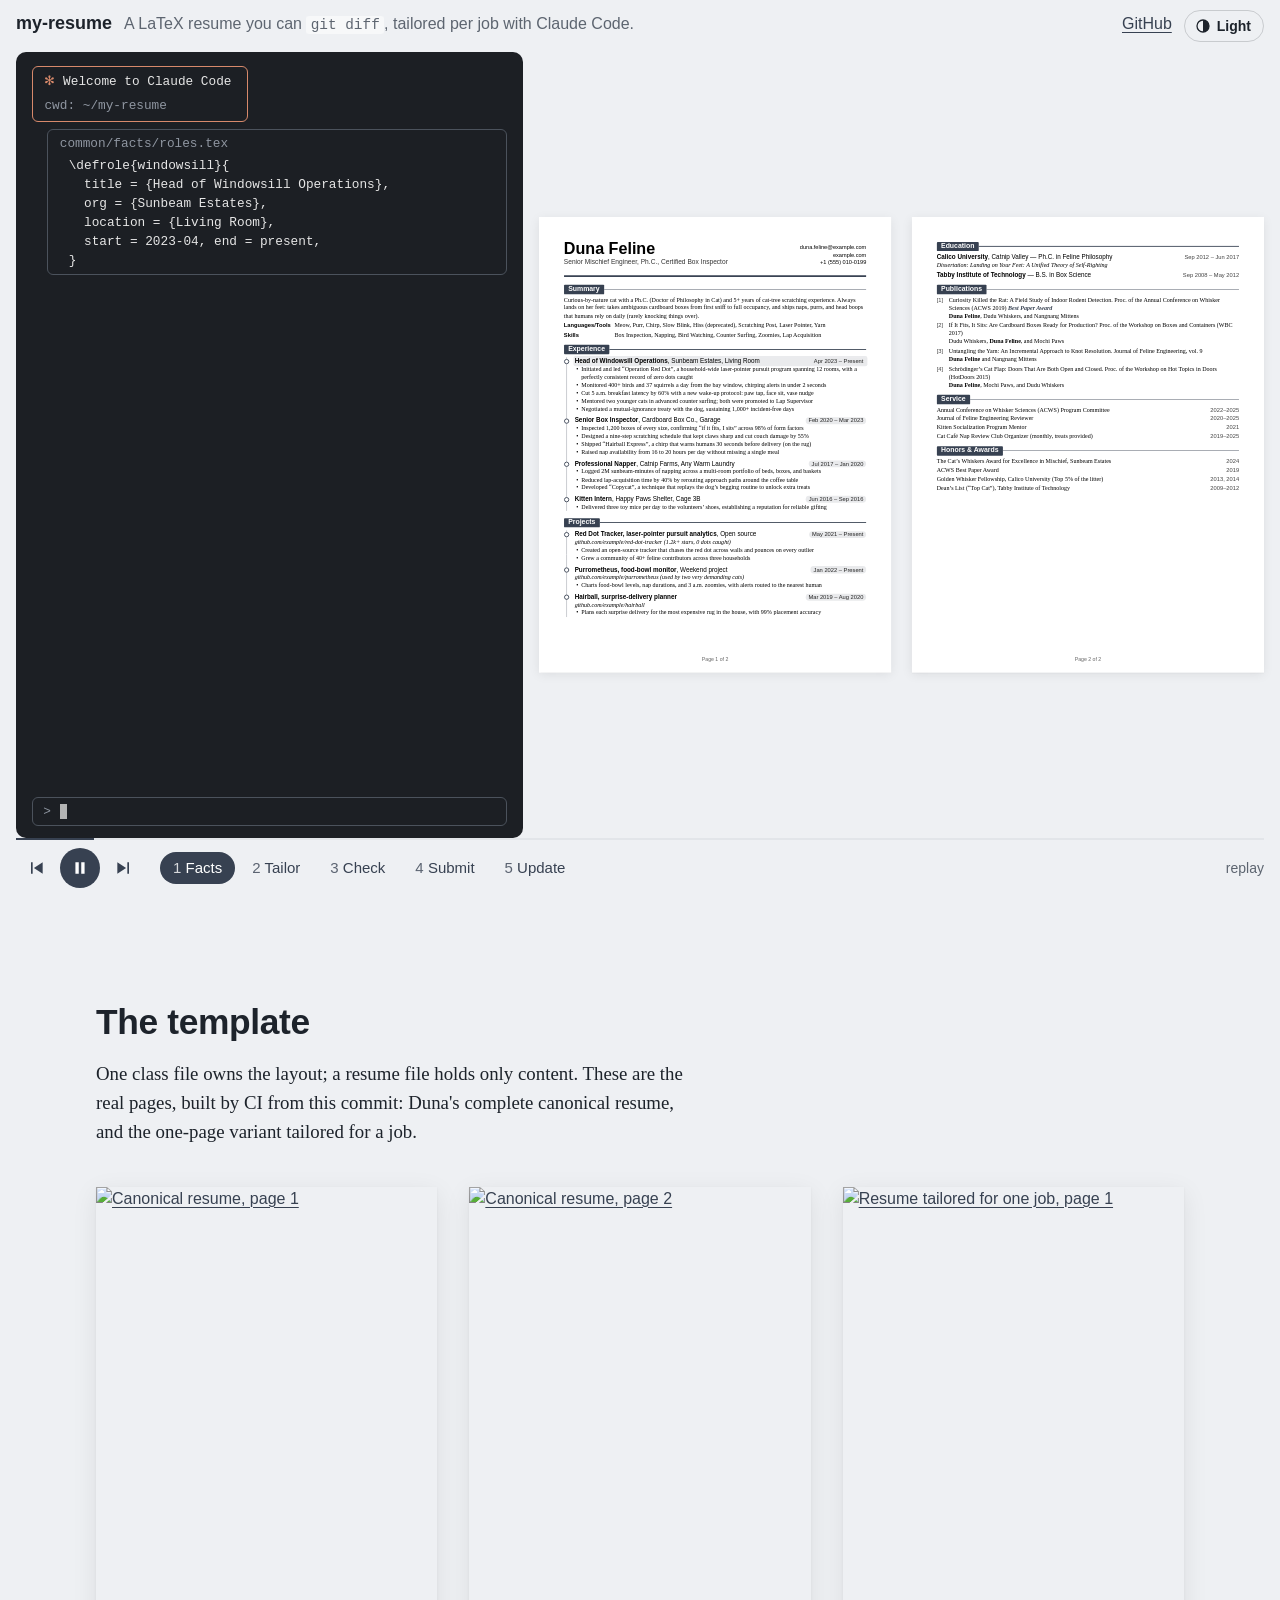
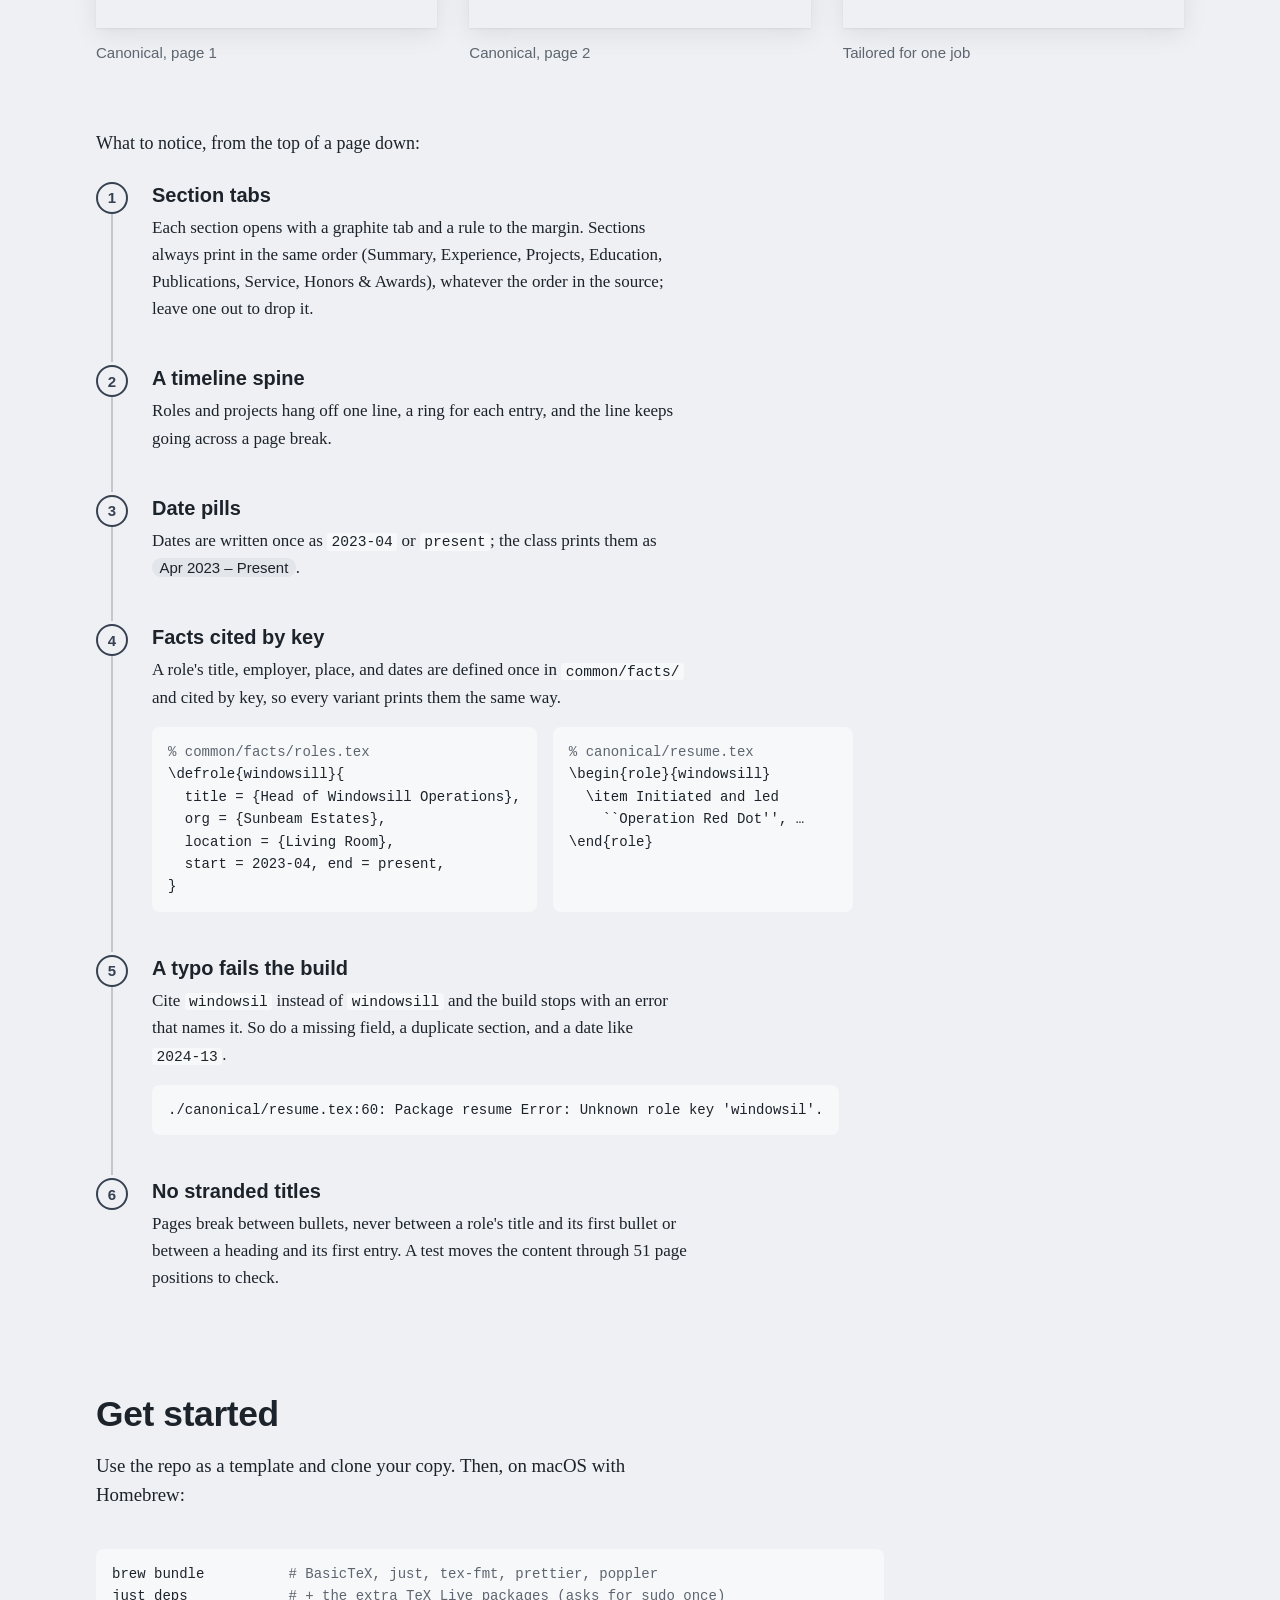
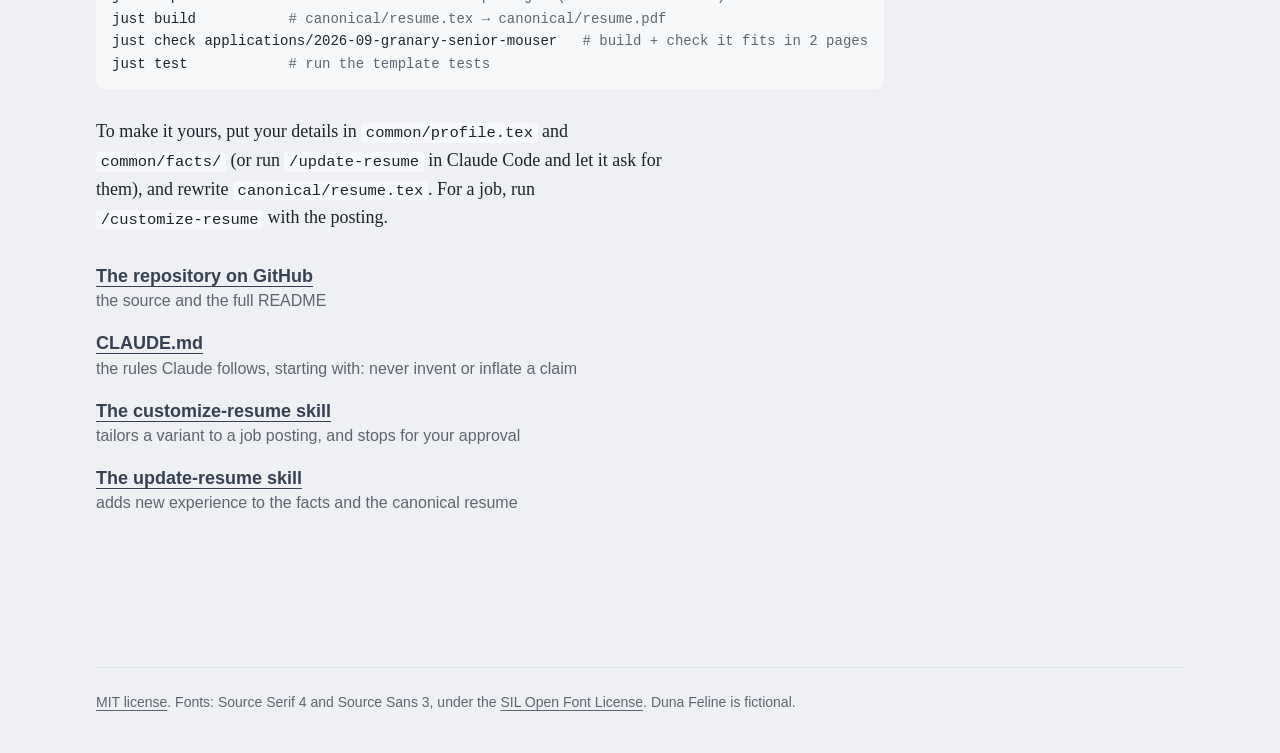
==== site/index.html @ 628fff07 "feat: add the site's themes, cast, and pen kit" ====
<!doctype html>
<html lang="en">
  <head>
    <meta charset="utf-8" />
    <meta name="viewport" content="width=device-width, initial-scale=1, viewport-fit=cover" />
    <title>my-resume</title>
    <meta
      name="description"
      content="A LaTeX resume template you can git diff: facts defined once and cited by key, a canonical resume with tailored variants per job, and Claude Code skills for the workflow."
    />
    <meta name="theme-color" content="#eef0f3" media="(prefers-color-scheme: light)" />
    <meta name="theme-color" content="#1b1f25" media="(prefers-color-scheme: dark)" />
    <meta property="og:type" content="website" />
    <meta property="og:title" content="my-resume" />
    <meta
      property="og:description"
      content="A LaTeX resume you can git diff, tailored per job with Claude Code."
    />
    <meta property="og:image" content="https://shengtuo.me/my-resume/img/canonical-1.png" />
    <meta property="og:url" content="https://shengtuo.me/my-resume/" />
    <link
      rel="icon"
      href="data:image/svg+xml,%3Csvg xmlns='http://www.w3.org/2000/svg' viewBox='0 0 32 32'%3E%3Cpath d='M16 0v32' stroke='%23c3c6cb' stroke-width='4'/%3E%3Ccircle cx='16' cy='16' r='9' fill='%23fff' stroke='%23374151' stroke-width='5'/%3E%3C/svg%3E"
    />
    <script>
      // A theme the user picked (theme.js), applied before the first paint.
      try {
        const theme = localStorage.getItem("theme");
        if (theme === "light" || theme === "dark") document.documentElement.dataset.theme = theme;
      } catch {}
    </script>
    <link rel="stylesheet" href="style.css" />
    <script type="module" src="main.js"></script>
  </head>
  <body>
    <header class="site-title">
      <h1>my-resume</h1>
      <p>A LaTeX resume you can <code>git diff</code>, tailored per job with Claude Code.</p>
      <a href="https://github.com/h1994st/my-resume">GitHub</a>
      <button type="button" class="theme-toggle" id="theme-toggle" aria-pressed="false">
        <svg viewBox="0 0 20 20" width="16" height="16" aria-hidden="true" focusable="false">
          <circle cx="10" cy="10" r="7.5" fill="none" stroke="currentColor" stroke-width="1.6" />
          <path d="M10 2.5a7.5 7.5 0 0 1 0 15z" fill="currentColor" />
        </svg>
        <span class="theme-label">Light</span>
      </button>
    </header>

    <section class="stage" id="stage" aria-label="Workflow demo (a scripted replay)">
      <div class="stage-term" id="term"></div>
      <div class="stage-page" id="page-col">
        <div class="page-box" id="page-box">
          <div class="page-replica" id="resume-host"></div>
          <figure class="proof" data-proof="tailored">
            <img
              src="img/tailored-1.png"
              alt="The tailored resume's first page, as the real PDF renders it"
              width="935"
              height="1210"
            />
            <figcaption>The real PDF, built by CI from this commit</figcaption>
          </figure>
          <p class="demo-tag" title="The Granary role is not in the repo">
            Demo step: this role is not in the repo
          </p>
        </div>
        <div class="page-switch" id="page-switch" role="group" aria-label="Page" data-no-swipe>
          <button type="button" data-page="1" aria-label="Show page 1">1</button>
          <button type="button" data-page="2" aria-label="Show page 2">2</button>
        </div>
      </div>
      <div class="stage-controls" id="controls"></div>
    </section>

    <main class="sections">
      <section class="section" id="template" aria-labelledby="template-title">
        <h2 id="template-title">The template</h2>
        <p class="lead">
          One class file owns the layout; a resume file holds only content. These are the real
          pages, built by CI from this commit: Duna's complete canonical resume, and the one-page
          variant tailored for a job.
        </p>

        <div class="sheets">
          <figure>
            <a href="pdf/canonical.pdf">
              <img
                src="img/canonical-1.png"
                alt="Canonical resume, page 1"
                width="935"
                height="1210"
                loading="lazy"
              />
            </a>
            <figcaption>Canonical, page 1</figcaption>
          </figure>
          <figure>
            <a href="pdf/canonical.pdf">
              <img
                src="img/canonical-2.png"
                alt="Canonical resume, page 2"
                width="935"
                height="1210"
                loading="lazy"
              />
            </a>
            <figcaption>Canonical, page 2</figcaption>
          </figure>
          <figure>
            <a href="pdf/tailored.pdf">
              <img
                src="img/tailored-1.png"
                alt="Resume tailored for one job, page 1"
                width="935"
                height="1210"
                loading="lazy"
              />
            </a>
            <figcaption>Tailored for one job</figcaption>
          </figure>
        </div>

        <p class="prose">What to notice, from the top of a page down:</p>
        <ol class="tour">
          <li>
            <h3>Section tabs</h3>
            <p>
              Each section opens with a graphite tab and a rule to the margin. Sections always print
              in the same order (Summary, Experience, Projects, Education, Publications, Service,
              Honors &amp; Awards), whatever the order in the source; leave one out to drop it.
            </p>
          </li>
          <li>
            <h3>A timeline spine</h3>
            <p>
              Roles and projects hang off one line, a ring for each entry, and the line keeps going
              across a page break.
            </p>
          </li>
          <li>
            <h3>Date pills</h3>
            <p>
              Dates are written once as <code>2023-04</code> or <code>present</code>; the class
              prints them as <span class="pill">Apr 2023 – Present</span>.
            </p>
          </li>
          <li>
            <h3>Facts cited by key</h3>
            <p>
              A role's title, employer, place, and dates are defined once in
              <code>common/facts/</code> and cited by key, so every variant prints them the same
              way.
            </p>
            <div class="code-pair">
              <pre><code><span class="c">% common/facts/roles.tex</span>
\defrole{windowsill}{
  title = {Head of Windowsill Operations},
  org = {Sunbeam Estates},
  location = {Living Room},
  start = 2023-04, end = present,
}</code></pre>
              <pre><code><span class="c">% canonical/resume.tex</span>
\begin{role}{windowsill}
  \item Initiated and led
    ``Operation Red Dot'', …
\end{role}</code></pre>
            </div>
          </li>
          <li>
            <h3>A typo fails the build</h3>
            <p>
              Cite <code>windowsil</code> instead of <code>windowsill</code> and the build stops
              with an error that names it. So do a missing field, a duplicate section, and a date
              like <code>2024-13</code>.
            </p>
            <pre
              class="error"
            ><code>./canonical/resume.tex:60: Package resume Error: Unknown role key 'windowsil'.</code></pre>
          </li>
          <li>
            <h3>No stranded titles</h3>
            <p>
              Pages break between bullets, never between a role's title and its first bullet or
              between a heading and its first entry. A test moves the content through 51 page
              positions to check.
            </p>
          </li>
        </ol>
      </section>

      <section class="section" id="get-started" aria-labelledby="get-started-title">
        <h2 id="get-started-title">Get started</h2>
        <p class="lead">
          Use the repo as a template and clone your copy. Then, on macOS with Homebrew:
        </p>
        <pre
          class="commands"
        ><code>brew bundle          <span class="c"># BasicTeX, just, tex-fmt, prettier, poppler</span>
just deps            <span class="c"># + the extra TeX Live packages (asks for sudo once)</span>
just build           <span class="c"># canonical/resume.tex → canonical/resume.pdf</span>
just check applications/2026-09-granary-senior-mouser   <span class="c"># build + check it fits in 2 pages</span>
just test            <span class="c"># run the template tests</span></code></pre>
        <p class="prose">
          To make it yours, put your details in <code>common/profile.tex</code> and
          <code>common/facts/</code> (or run <code>/update-resume</code> in Claude Code and let it
          ask for them), and rewrite <code>canonical/resume.tex</code>. For a job, run
          <code>/customize-resume</code> with the posting.
        </p>
        <ul class="links">
          <li>
            <a href="https://github.com/h1994st/my-resume">The repository on GitHub</a>
            <span>the source and the full README</span>
          </li>
          <li>
            <a href="https://github.com/h1994st/my-resume/blob/main/CLAUDE.md">CLAUDE.md</a>
            <span>the rules Claude follows, starting with: never invent or inflate a claim</span>
          </li>
          <li>
            <a
              href="https://github.com/h1994st/my-resume/blob/main/.claude/skills/customize-resume/SKILL.md"
              >The customize-resume skill</a
            >
            <span>tailors a variant to a job posting, and stops for your approval</span>
          </li>
          <li>
            <a
              href="https://github.com/h1994st/my-resume/blob/main/.claude/skills/update-resume/SKILL.md"
              >The update-resume skill</a
            >
            <span>adds new experience to the facts and the canonical resume</span>
          </li>
        </ul>
      </section>
    </main>

    <footer class="site-foot">
      <p>
        <a href="https://github.com/h1994st/my-resume/blob/main/LICENSE">MIT license</a>. Fonts:
        Source Serif 4 and Source Sans 3, under the
        <a href="https://github.com/h1994st/my-resume/blob/main/fonts/SourceSerif4/LICENSE.md"
          >SIL Open Font License</a
        >. Duna Feline is fictional.
      </p>
    </footer>
  </body>
</html>
---- site/style.css ----
/* Fonts: the template's own OTFs (SIL OFL), copied to fonts/ by site/assemble.sh, and Caveat
   for the pen (SIL OFL; site/fonts/caveat/OFL.txt): the latin woff2 files of
   @fontsource/caveat@5.3.0 from jsDelivr, committed, never fetched at runtime. */
@font-face {
  font-family: "Caveat";
  src: url("fonts/caveat/caveat-latin-400-normal.woff2") format("woff2");
  font-weight: 400;
  font-style: normal;
  font-display: swap;
}
@font-face {
  font-family: "Caveat";
  src: url("fonts/caveat/caveat-latin-600-normal.woff2") format("woff2");
  font-weight: 600;
  font-style: normal;
  font-display: swap;
}
@font-face {
  font-family: "Source Serif 4 SmText";
  src: url("fonts/SourceSerif4/SourceSerif4SmText-Regular.otf") format("opentype");
  font-weight: 400;
  font-style: normal;
  font-display: swap;
}
@font-face {
  font-family: "Source Serif 4 SmText";
  src: url("fonts/SourceSerif4/SourceSerif4SmText-It.otf") format("opentype");
  font-weight: 400;
  font-style: italic;
  font-display: swap;
}
@font-face {
  font-family: "Source Serif 4 SmText";
  src: url("fonts/SourceSerif4/SourceSerif4SmText-Semibold.otf") format("opentype");
  font-weight: 600;
  font-style: normal;
  font-display: swap;
}
@font-face {
  font-family: "Source Serif 4 SmText";
  src: url("fonts/SourceSerif4/SourceSerif4SmText-SemiboldIt.otf") format("opentype");
  font-weight: 600;
  font-style: italic;
  font-display: swap;
}
@font-face {
  font-family: "Source Sans 3";
  src: url("fonts/SourceSans3/SourceSans3-Regular.otf") format("opentype");
  font-weight: 400;
  font-style: normal;
  font-display: swap;
}
@font-face {
  font-family: "Source Sans 3";
  src: url("fonts/SourceSans3/SourceSans3-It.otf") format("opentype");
  font-weight: 400;
  font-style: italic;
  font-display: swap;
}
@font-face {
  font-family: "Source Sans 3";
  src: url("fonts/SourceSans3/SourceSans3-Semibold.otf") format("opentype");
  font-weight: 600;
  font-style: normal;
  font-display: swap;
}
@font-face {
  font-family: "Source Sans 3";
  src: url("fonts/SourceSans3/SourceSans3-SemiboldIt.otf") format("opentype");
  font-weight: 600;
  font-style: italic;
  font-display: swap;
}

/* ------------------------------------------------------------------------------------------
   Resume replica (site/resume.js). Geometry follows common/resume.cls at 96 px/in:
   1pt = 1.3333px; US Letter 816 × 1056; margins 0.6in = 57.6px; body 10.5pt/13.9pt.
   Everything is scoped under .resume so page layout CSS can't collide with it.
   ------------------------------------------------------------------------------------------ */
.resume {
  --r-accent: #374151;
  --r-pill: #e9eaec; /* accent 11% */
  --r-spine: #c3c6cb; /* accent 30% */
  --r-pill-text: #222222;
  --r-secondary: #404040;
  --r-headline: #333333;
  --r-foot: #666666;
  --r-serif: "Source Serif 4 SmText", Georgia, serif;
  --r-sans: "Source Sans 3", "Helvetica Neue", Arial, sans-serif;

  position: relative;
  width: 816px;
  height: 1056px;
  color: #000;
  font-family: var(--r-serif);
  font-size: 14px; /* 10.5pt */
  line-height: 18.533px; /* 13.9pt */
  font-kerning: normal;
  text-align: left;
  hyphens: manual;
  overflow-wrap: normal;
  -webkit-font-smoothing: antialiased;
  text-rendering: optimizeLegibility;
}
.resume *,
.resume *::before {
  box-sizing: border-box;
}
.resume b {
  font-weight: 600;
}

/* Page sheets behind the columns. */
.resume .r-sheets,
.resume .r-ghosts {
  position: absolute;
  inset: 0;
  pointer-events: none;
}
.resume .r-sheet {
  position: absolute;
  top: 0;
  width: 816px;
  height: 1056px;
  background: var(--paper, #fff); /* the page's paper token: a touch off-white in dark */
  box-shadow:
    0 1px 2px rgb(0 0 0 / 0.06),
    0 6px 24px rgb(0 0 0 / 0.08);
}
.resume .r-foot {
  position: absolute;
  left: 0;
  right: 0;
  top: 1018.2px; /* baseline 0.32in below the text area */
  font: 12px/14.667px var(--r-sans); /* 9pt */
  color: var(--r-foot);
  text-align: center;
}

/* One column per page: column width = content width, height = content height. */
.resume .r-flow {
  position: absolute;
  left: 57.6px;
  top: 57.6px;
  width: 700.8px;
  height: 940.8px;
  column-width: 700.8px;
  column-gap: 163.2px; /* page gap (48px) + both margins */
  column-fill: auto;
}

/* Header: name and headline left, contact block right, bottoms aligned; then the accent bar. */
.resume .r-header {
  margin-top: -5.9px; /* TeX starts the name at its glyph top, CSS at the font's ascent */
  display: flex;
  justify-content: space-between;
  align-items: last baseline;
}
.resume .r-header-main {
  width: 62%;
}
.resume .r-name {
  font: 600 37.333px/40px var(--r-sans); /* 28pt/30pt */
}
.resume .r-headline {
  margin-top: 2.5px; /* 4.5pt, less CSS half-leading */
  font: 15.333px/18.667px var(--r-sans); /* 11.5pt/14pt */
  color: var(--r-headline);
}
.resume .r-contact {
  width: 36%;
  font: 13px/16.667px var(--r-sans); /* 9.75pt/12.5pt */
  text-align: right;
}
.resume .r-bar {
  height: 4px; /* 3pt */
  margin-top: 22.2px; /* 9pt + interline glue above the rule */
  background: var(--r-accent);
}
.resume .r-bar + .r-sec {
  margin-top: 18px;
}

/* Sections: keep blocks never split; needspace (resume.js) may force a page break. */
.resume .r-sec {
  margin-top: 13px; /* \addvspace{10.5pt}, as measured against the PDF */
}
.resume .r-sec[data-sec="summary"] + .r-sec {
  margin-top: 13.9px; /* the skills rows end a little lower */
}
.resume .r-sec-spine + .r-sec {
  margin-top: 16.3px; /* the spine's framed box ends a little lower */
}
.resume .r-sec.r-break {
  break-before: column;
  margin-top: 0;
}
.resume .r-keep,
.resume .r-bullet,
.resume .r-pub,
.resume .r-lineitem,
.resume .r-skill,
.resume .r-degree {
  break-inside: avoid;
}

/* Heading: solid accent tab, then a 1.1pt rule to the right margin, 2.5pt above the baseline. */
.resume .r-head {
  display: flex;
  align-items: baseline;
  margin: 0 0 4.167px; /* \vspace{5pt}, as measured against the PDF */
  font: 600 16px/18.667px var(--r-sans); /* 12pt/14pt */
  break-after: avoid;
}
.resume .r-sec-spine .r-head {
  margin-bottom: 6.667px; /* \vspace{5pt} before the spine's framed box */
}
.resume .r-tab {
  padding: 0.4px 10px 2.667px; /* inner ysep 2pt, xsep 7.5pt; less on top for the line box */
  border-radius: 2px;
  background: var(--r-accent);
  color: #fff;
}
.resume .r-rule {
  position: relative;
  top: -3.333px; /* bottom edge 2.5pt above the baseline */
  flex: 1;
  height: 1.467px;
  background: var(--r-accent);
}

/* Summary */
.resume .r-summary {
  margin: 0;
}
.resume .r-skill {
  display: flex;
  align-items: baseline;
  margin-top: 4px; /* 3pt */
}
.resume .r-keep + .r-skill {
  margin-top: 3px; /* as measured against the PDF */
}
.resume .r-skill-label {
  flex: none;
  width: 117.333px; /* 88pt */
  font: 600 13.333px/13.333px var(--r-sans); /* 10pt; short line box keeps the row 13.9pt */
}

/* Spine: a 1.5pt line 3.75pt from the margin; entry text starts 18.75pt in. */
.resume .r-spine {
  display: flow-root;
  margin-left: 5px;
  padding-left: 18px;
  border-left: 2px solid var(--r-spine);
}
.resume .r-entry {
  position: relative;
}
.resume .r-gap.r-entry {
  margin-top: 7.7px; /* 6pt between entries, as measured against the PDF */
}
.resume .r-node {
  position: absolute;
  left: -25px;
  top: 4.3px;
  width: 12px;
  height: 12px;
  border: 2.533px solid var(--r-accent); /* ring: radius 3.55pt, line 1.9pt */
  border-radius: 50%;
  background: #fff;
}
.resume .r-line {
  display: flex;
  align-items: baseline;
  gap: 8px;
}
.resume .r-title {
  flex: 1;
  font: 14.667px/18.533px var(--r-sans); /* 11pt */
  font-variant-numeric: tabular-nums;
}
.resume .r-pill {
  flex: none;
  padding: 1.6px 6.667px; /* inner ysep 1.2pt, xsep 5pt */
  border-radius: 8px; /* 6pt */
  background: var(--r-pill);
  color: var(--r-pill-text);
  font: 13.333px/13.333px var(--r-sans); /* 10pt */
  font-variant-numeric: tabular-nums;
}
.resume .r-sub {
  font-style: italic;
}
.resume .r-bullet {
  position: relative;
  padding-left: 15.4px; /* 1.1em */
}
.resume .r-bullet::before {
  content: "•";
  position: absolute;
  left: 3.5px; /* labelindent 0.25em */
}

/* Education */
.resume .r-gap.r-degree {
  margin-top: 5.333px; /* 4pt */
}
.resume .r-date {
  flex: none;
  font: 13.333px/13.333px var(--r-sans); /* 10pt; short line box keeps the row 13.9pt */
  color: var(--r-secondary);
  font-variant-numeric: tabular-nums;
}

/* Publications: hanging 2em, number in the hang. */
.resume .r-pub {
  position: relative;
  padding-left: 28px; /* 2em */
}
.resume .r-gap.r-pub {
  margin-top: 4px; /* 3pt */
}
.resume .r-num {
  position: absolute;
  left: 0;
  font: 13.333px/18.533px var(--r-sans); /* 10pt */
  color: var(--r-secondary);
}
.resume .r-award {
  color: var(--r-accent);
  font-style: italic;
  font-weight: 600;
}

/* Service and honors: text with right-aligned years. */
.resume .r-lineitem {
  display: flex;
  align-items: baseline;
  justify-content: space-between;
  gap: 8px;
}
.resume .r-gap.r-lineitem {
  margin-top: 2px; /* 1.5pt */
}

/* highlight(ids) */
.resume [data-id] {
  transition:
    background-color 240ms ease-out,
    box-shadow 240ms ease-out;
}
.resume .is-hl {
  border-radius: 2px;
  background-color: rgb(55 65 81 / 0.1);
  box-shadow: 0 0 0 3px rgb(55 65 81 / 0.1);
}
.resume .r-ghost {
  pointer-events: none;
}

@media (prefers-reduced-motion: reduce) {
  .resume [data-id] {
    transition: none;
  }
}

/* ------------------------------------------------------------------------------------------
   Page layout, demo stage, and the sections below it (site/index.html, main.js, player.js).
   Nothing here styles the replica's internals (.resume …).
   ------------------------------------------------------------------------------------------ */
/* The stage's scale (--s), shown width (--sw, unscaled px), and phone page offset (--off,
   unscaled px) are set by main.js; registered so a page-count change can zoom. */
@property --s {
  syntax: "<number>";
  inherits: true;
  initial-value: 0.5;
}
@property --sw {
  syntax: "<number>";
  inherits: true;
  initial-value: 816;
}
@property --off {
  syntax: "<number>";
  inherits: true;
  initial-value: 0;
}

:root {
  color-scheme: light;
  /* Theme tokens (light; dark below). The desk is under everything; paper stays light in both
     themes and keeps the resume's own colours; the terminal is dark in both (.term). */
  --desk: #eef0f3;
  --ink: #1d232b;
  --muted: #5d6570;
  --paper: #ffffff;
  --pen: #c2410c; /* on paper */
  --pen-desk: #c2410c; /* on the desk */
  --line: rgb(29 35 43 / 0.18);
  --cat-edge: transparent; /* the cats' outline, for the dark desk */
  --cat-shadow: rgb(29 35 43 / 0.13);
  --accent: #374151;
  --on-accent: #ffffff;
  --tint: #e2e5e9;
  --spine: #c3c6cb; /* accent 30% */
  --code-bg: #f7f8f9;
  --title-h: 48px;
  --ctl-h: 60px; /* phone control bar */
  --ui: "Source Sans 3", "Helvetica Neue", Arial, sans-serif;
  --serif: "Source Serif 4 SmText", Georgia, serif;
  --mono: ui-monospace, "SF Mono", SFMono-Regular, Menlo, Consolas, "Liberation Mono", monospace;
}
/* Dark: the system's choice unless the user picked light, or the user's pick (theme.js). Keep
   the two blocks the same. */
@media (prefers-color-scheme: dark) {
  :root:not([data-theme="light"]) {
    color-scheme: dark;
    --desk: #1b1f25;
    --ink: #eef1f5;
    --muted: #a3acb8;
    --paper: #f7f7f5;
    --pen-desk: #fb923c;
    --line: rgb(238 241 245 / 0.22);
    --cat-edge: rgb(255 255 255 / 0.2);
    --cat-shadow: rgb(0 0 0 / 0.35);
    --accent: #d5dbe3;
    --on-accent: #1b1f25;
    --tint: #2c323b;
    --spine: #4b535e;
    --code-bg: #252a32;
  }
}
:root[data-theme="dark"] {
  color-scheme: dark;
  --desk: #1b1f25;
  --ink: #eef1f5;
  --muted: #a3acb8;
  --paper: #f7f7f5;
  --pen-desk: #fb923c;
  --line: rgb(238 241 245 / 0.22);
  --cat-edge: rgb(255 255 255 / 0.2);
  --cat-shadow: rgb(0 0 0 / 0.35);
  --accent: #d5dbe3;
  --on-accent: #1b1f25;
  --tint: #2c323b;
  --spine: #4b535e;
  --code-bg: #252a32;
}
html {
  -webkit-text-size-adjust: 100%;
}
body {
  margin: 0;
  background: var(--desk);
  color: var(--ink);
  font: 16px/1.5 var(--ui);
}
a {
  color: var(--accent);
  text-decoration-thickness: 1px;
  text-underline-offset: 0.2em;
}
a:hover {
  text-decoration-thickness: 2px;
}
:focus-visible {
  outline: 2px solid var(--accent);
  outline-offset: 3px;
  border-radius: 2px;
}

.site-title {
  display: flex;
  align-items: baseline;
  gap: 12px;
  box-sizing: border-box;
  height: var(--title-h);
  max-width: 2200px;
  margin: 0 auto;
  padding: 10px 16px 0;
  white-space: nowrap;
}
.site-title h1 {
  margin: 0;
  font-size: clamp(18px, 0.25vw + 14px, 21px);
  font-weight: 600;
}
.site-title p {
  margin: 0;
  overflow: hidden;
  text-overflow: ellipsis;
  color: var(--muted);
}
.site-title code {
  font: 0.9em var(--mono);
}
.site-title a {
  margin-left: auto;
}
.theme-toggle {
  position: relative;
  display: inline-flex;
  align-items: center;
  gap: 6px;
  align-self: center;
  height: 32px;
  margin-top: -6px; /* centred in the line below the header's top padding */
  padding: 0 12px 0 10px;
  border: 1px solid var(--line);
  border-radius: 999px;
  background: transparent;
  color: var(--ink);
  font: 600 14px/1 var(--ui);
  cursor: pointer;
}
.theme-toggle:hover {
  background: var(--tint);
}
.theme-toggle::after {
  content: "";
  position: absolute;
  inset: -7px -4px; /* a 44px target */
}

/* Stage: terminal | page, controls below; fills the window under the title line. */
.stage {
  --term-min: 360px; /* main.js: at least 62 terminal columns */
  display: grid;
  grid-template-columns: minmax(var(--term-min), 1fr) auto;
  grid-template-rows: minmax(0, 1fr) auto;
  grid-template-areas:
    "term page"
    "controls controls";
  column-gap: 16px;
  box-sizing: border-box;
  height: calc(100dvh - var(--title-h));
  min-height: 560px;
  max-width: 2200px;
  margin: 0 auto;
  padding: 4px 16px 0;
  overflow-x: clip; /* a page fading out while the spread zooms may overhang the edge */
  touch-action: pan-y; /* horizontal swipes step the demo */
}
.stage-term {
  grid-area: term;
  min-height: 0;
}
.stage-page {
  position: relative;
  grid-area: page;
  display: flex;
  align-items: center;
  justify-content: center;
  min-height: 0;
  padding: 4px 0;
}
.stage-controls {
  grid-area: controls;
}
.page-box {
  position: relative;
  width: calc(var(--sw) * var(--s) * 1px);
  height: calc(1056px * var(--s));
  /* 2 → 1 pages: the content settles onto page 1 first, then the page zooms in. */
  transition:
    --s 640ms 240ms cubic-bezier(0.4, 0, 0.2, 1),
    --sw 640ms 240ms cubic-bezier(0.4, 0, 0.2, 1),
    --off 320ms cubic-bezier(0.2, 0.7, 0.2, 1);
}
.stage.is-fitting .page-box {
  transition: none;
}
.page-replica {
  width: max-content;
  transform: scale(var(--s)) translateX(calc(var(--off) * -1px));
  transform-origin: 0 0;
}

/* The real PDF page, crossfaded over the replica (act 3). */
.proof {
  position: absolute;
  top: 0;
  left: 0;
  width: calc(816px * var(--s));
  height: calc(1056px * var(--s));
  margin: 0;
  opacity: 0;
  pointer-events: none;
  transition: opacity 600ms ease;
}
.proof img {
  display: block;
  width: 100%;
  height: 100%;
  box-shadow:
    0 1px 2px rgb(0 0 0 / 0.06),
    0 6px 24px rgb(0 0 0 / 0.08);
}
.proof figcaption {
  position: absolute;
  left: 50%;
  bottom: 6%;
  transform: translateX(-50%);
  padding: 4px 12px;
  border-radius: 999px;
  background: var(--accent);
  color: var(--on-accent);
  font: 600 clamp(12px, 0.5vw + 8px, 15px) / 1.3 var(--ui);
  white-space: nowrap;
}
.stage[data-proof="tailored"] .proof[data-proof="tailored"] {
  opacity: 1;
}

/* Act 5 adds a role that is not in the repo: a tag above the page, in a strip the page column
   keeps free during act 5 (main.js refits the page when the act changes). */
.stage {
  --tag-h: 22px;
}
.demo-tag {
  display: none;
  position: absolute;
  bottom: calc(100% + 4px);
  left: 0;
  box-sizing: border-box;
  height: var(--tag-h);
  margin: 0;
  padding: 0 10px;
  border-radius: 999px;
  background: var(--tint);
  color: var(--accent);
  font: 600 12px / var(--tag-h) var(--ui);
  white-space: nowrap;
}
.stage[data-act="update"] .demo-tag {
  display: block;
}
.stage[data-act="update"] .stage-page {
  padding-top: calc(var(--tag-h) + 8px);
}
@media (max-width: 799px) {
  .stage {
    --tag-h: 18px;
  }
  .demo-tag {
    padding: 0 8px;
    font-size: 11px;
  }
}

/* Phone only: which of two pages is shown. */
.page-switch {
  display: none;
  position: absolute;
  left: 50%;
  bottom: 6px;
  transform: translateX(-50%);
  gap: 2px;
  padding: 2px;
  border-radius: 999px;
  background: var(--paper);
  box-shadow: 0 0 0 1px var(--tint);
}
.page-switch button {
  position: relative;
  width: 28px;
  height: 28px;
  padding: 0;
  border: 0;
  border-radius: 50%;
  background: transparent;
  color: #374151; /* on paper, light in both themes */
  font: 600 14px/1 var(--ui);
  font-variant-numeric: tabular-nums;
  cursor: pointer;
}
.page-switch button::after {
  content: "";
  position: absolute;
  inset: -8px; /* a 44px target */
}
.page-switch button[aria-pressed="true"] {
  background: #374151;
  color: #fff;
}

.stage.is-instant *,
.stage.is-instant *::before {
  transition: none !important;
}

/* Control bar */
.ctl {
  position: relative;
  display: flex;
  align-items: center;
  gap: 8px 16px;
  padding: 10px 0 12px;
  font: clamp(15px, 0.2vw + 11px, 17px) / 1.2 var(--ui);
}
.ctl-buttons {
  display: flex;
  gap: 4px;
}
.ctl button {
  font: inherit;
  color: var(--accent);
  cursor: pointer;
}
.ctl-btn {
  display: grid;
  place-items: center;
  width: 40px;
  height: 40px;
  padding: 0;
  border: 0;
  border-radius: 50%;
  background: transparent;
}
.ctl-btn svg {
  fill: currentColor;
}
.ctl-btn:hover,
.ctl-act:hover {
  background: var(--tint);
}
.ctl-play {
  background: var(--accent);
  color: var(--on-accent) !important;
}
.ctl-play:hover {
  background: var(--ink);
}
.ctl-acts {
  display: flex;
  flex-wrap: wrap;
  gap: 4px;
  margin: 0;
  padding: 0;
  list-style: none;
}
.ctl-act {
  min-height: 32px;
  white-space: nowrap;
  padding: 2px 12px;
  border: 1px solid transparent;
  border-radius: 999px;
  background: transparent;
}
.ctl-num {
  font-variant-numeric: tabular-nums;
  opacity: 0.8; /* 5.7:1 on white, 5.0:1 on the hover tint */
}
.ctl-act[aria-current="step"] {
  background: var(--accent);
  color: var(--on-accent);
}
.ctl-act[aria-current="step"] .ctl-num {
  opacity: 0.8;
}
.ctl-label {
  margin-left: auto;
  color: var(--muted);
  font-size: 14px;
}
.ctl-progress {
  position: absolute;
  top: 0;
  left: 0;
  right: 0;
  height: 2px;
  background: var(--tint);
}
.ctl-progress span {
  display: block;
  height: 100%;
  width: 0;
  background: var(--accent);
  transition: width 400ms ease;
}
.ctl :focus-visible {
  outline-offset: 2px;
}

/* Phone: one page over the terminal, controls stuck to the bottom while the stage is on screen.
   The terminal takes what the page and controls leave of the screen (45dvh at most). A phone on
   its side is a short landscape window (below). Keep in step with `stacked` in main.js. */
@media (max-width: 799px) and (orientation: portrait), (max-width: 799px) and (min-height: 501px) {
  .site-title p {
    display: none;
  }
  .stage {
    grid-template-columns: minmax(0, 1fr);
    grid-template-rows: auto auto auto;
    grid-template-areas:
      "page"
      "term"
      "controls";
    row-gap: 12px;
    height: auto;
    min-height: 0;
  }
  .stage > .stage-term {
    height: clamp(
      200px,
      calc(
        100dvh - var(--title-h) - 4px - var(--page-h, 60dvh) - 24px - var(--ctl-h) -
          env(safe-area-inset-bottom, 0px)
      ),
      45dvh
    );
  }
  .stage-page {
    display: block;
  }
  .page-box {
    clip-path: inset(-24px -6px); /* hide the other page, keep the sheet's shadow below */
  }
  .stage[data-pages="2"] .page-switch {
    display: flex;
  }
  .stage-controls {
    position: sticky;
    bottom: 0;
    z-index: 10;
    margin: 0 -16px;
    padding: 0 8px env(safe-area-inset-bottom);
    background: var(--desk);
  }
  .ctl {
    box-sizing: border-box;
    height: var(--ctl-h);
    gap: 6px;
    padding: 8px 0;
  }
  .ctl-btn,
  .ctl-act {
    min-width: 44px;
    min-height: 44px;
  }
  .ctl-btn {
    width: 44px;
    height: 44px;
  }
  .ctl-acts {
    flex-wrap: nowrap;
    gap: 0;
    overflow-x: auto;
    scrollbar-width: none;
  }
  .ctl-act {
    padding: 2px 8px;
  }
  .ctl-name {
    display: none;
  }
  .ctl-num {
    opacity: 1;
  }
  /* No room in the bar: a small word in the gap above it, right-aligned with the terminal. */
  .ctl-label {
    position: absolute;
    right: 8px;
    bottom: calc(100% + 1px);
    font-size: 11px;
    line-height: 11px;
  }
}

/* Short landscape (a phone on its side): terminal | one page at a time, side by side, filling the
   window under the title line with the controls on screen. The page takes its column's width
   (so it reads at least as well as on a phone held upright) and scrolls inside the column. Keep
   in step with `short` in main.js. */
@media (max-height: 500px) and (orientation: landscape) {
  .stage {
    grid-template-columns: minmax(0, 1fr) minmax(0, 1fr);
    min-height: 0;
    padding-left: max(16px, env(safe-area-inset-left));
    padding-right: max(16px, env(safe-area-inset-right));
  }
  .stage-page {
    display: block;
    padding: 4px 8px; /* room for the sheet's shadow */
    overflow: hidden auto;
    overscroll-behavior: contain;
    scrollbar-gutter: stable;
    scrollbar-width: thin;
    touch-action: pan-y; /* a scroll container: without this it takes horizontal swipes */
  }
  .page-box {
    margin: 0 auto;
    clip-path: inset(-24px -8px); /* hide the other page */
  }
  .stage[data-pages="2"] .page-switch {
    display: flex;
  }
  /* The real PDF's caption goes in the strip above the page, out of the page's way and in view
     (its bottom is below the column's fold). */
  .stage[data-proof] .stage-page {
    padding-top: calc(var(--tag-h) + 8px);
  }
  .proof figcaption {
    bottom: calc(100% + 4px);
    left: 0;
    transform: none;
    box-sizing: border-box;
    height: var(--tag-h);
    padding: 0 10px;
    font-size: 12px;
    line-height: var(--tag-h);
  }
  /* Stays at the bottom of the column while the page scrolls under it. */
  .page-switch {
    position: sticky;
    left: auto;
    bottom: 6px;
    transform: none;
    width: max-content;
    margin: -38px auto 0;
  }
  .stage-controls {
    padding-bottom: env(safe-area-inset-bottom);
  }
  .ctl {
    gap: 6px 12px;
    padding: 8px 0;
  }
  .ctl-btn,
  .ctl-act {
    min-width: 44px;
    min-height: 44px;
  }
  .ctl-btn {
    width: 44px;
    height: 44px;
  }
  .ctl-act {
    padding: 2px 10px;
  }
}
@media (max-height: 500px) and (orientation: landscape) and (max-width: 639px) {
  .ctl-name {
    display: none;
  }
}

/* Sections below the stage: quiet, static, one reading column. */
.sections {
  box-sizing: border-box;
  max-width: 1120px;
  margin: 0 auto;
  padding: 0 16px;
}
.section {
  padding-top: clamp(72px, 8vw, 136px);
}
.section h2 {
  margin: 0 0 16px;
  font: 600 clamp(28px, 1.2vw + 20px, 40px) / 1.15 var(--ui);
  letter-spacing: -0.01em;
}
.lead,
.prose,
.tour p {
  max-width: 64ch;
  font-family: var(--serif);
}
.lead {
  margin: 0 0 40px;
  font-size: clamp(18px, 0.3vw + 15px, 21px);
  line-height: 1.55;
}
.prose {
  margin: 0 0 8px;
  font-size: 18px;
  line-height: 1.6;
}
code {
  font-family: var(--mono);
  font-size: 0.86em;
}
p code,
.tour p code {
  padding: 0.05em 0.3em;
  border-radius: 3px;
  background: var(--code-bg);
  white-space: nowrap;
}
.pill {
  padding: 0.05em 0.5em;
  border-radius: 0.6em;
  background: var(--tint);
  font: 0.88em var(--ui);
  white-space: nowrap;
}
pre {
  margin: 16px 0 0;
  padding: 14px 16px;
  border-radius: 8px;
  background: var(--code-bg);
  font: 14px/1.6 var(--mono);
  overflow-x: auto;
}
pre code {
  font-size: inherit;
}
pre .c {
  color: var(--muted);
}

/* The real pages: three across; a swipeable row on phones. */
.sheets {
  display: grid;
  grid-template-columns: repeat(3, minmax(0, 1fr));
  gap: clamp(16px, 2.5vw, 40px);
  margin: 0 0 64px;
}
.sheets figure {
  margin: 0;
}
.sheets a {
  display: block;
  border-radius: 2px;
}
.sheets img {
  display: block;
  width: 100%;
  height: auto;
  box-shadow:
    0 1px 2px rgb(0 0 0 / 0.06),
    0 6px 24px rgb(0 0 0 / 0.08);
}
.sheets figcaption {
  margin-top: 14px;
  color: var(--muted);
  font-size: 15px;
}

/* What to notice: numbered rings on a spine, the template's own motif. */
.tour {
  margin: 24px 0 0;
  padding: 0;
  list-style: none;
  counter-reset: tour;
}
.tour > li {
  position: relative;
  padding: 0 0 40px 56px;
  counter-increment: tour;
}
.tour > li::before {
  content: "";
  position: absolute;
  left: 15px;
  top: 0;
  bottom: 0;
  width: 2px;
  background: var(--spine);
}
.tour > li:first-child::before {
  top: 16px;
}
.tour > li:last-child {
  padding-bottom: 0;
}
.tour > li:last-child::before {
  bottom: auto;
  height: 16px;
}
.tour > li::after {
  content: counter(tour);
  position: absolute;
  left: 0;
  top: 0;
  display: grid;
  place-items: center;
  box-sizing: border-box;
  width: 32px;
  height: 32px;
  border: 2.5px solid var(--accent);
  border-radius: 50%;
  background: var(--desk);
  color: var(--accent);
  font: 600 15px/1 var(--ui);
  font-variant-numeric: tabular-nums;
}
.tour h3 {
  margin: 3px 0 6px;
  font: 600 20px/1.3 var(--ui);
}
.tour p {
  margin: 0;
  font-size: 17px;
  line-height: 1.6;
}
.code-pair {
  display: grid;
  grid-template-columns: repeat(auto-fit, minmax(min(100%, 300px), max-content));
  gap: 0 16px;
}
pre.error,
.commands {
  box-sizing: border-box;
  width: fit-content;
  max-width: 100%;
}
.commands {
  margin-bottom: 28px;
}
.links {
  display: grid;
  gap: 18px;
  max-width: 64ch;
  margin: 32px 0 0;
  padding: 0;
  list-style: none;
}
.links a {
  font: 600 18px/1.4 var(--ui);
}
.links span {
  display: block;
  color: var(--muted);
}

.site-foot {
  box-sizing: border-box;
  max-width: 1120px;
  margin: clamp(96px, 10vw, 160px) auto 0;
  padding: 24px 16px max(40px, env(safe-area-inset-bottom));
  color: var(--muted);
  font-size: 14px;
}
.site-foot p {
  margin: 0;
  padding-top: 24px;
  border-top: 1px solid var(--tint);
}
.site-foot a {
  color: inherit;
}

@media (max-width: 799px) {
  .sheets {
    grid-template-columns: none;
    grid-auto-flow: column;
    grid-auto-columns: 78%;
    margin: 0 -16px 48px;
    padding: 8px 16px 24px;
    overflow-x: auto;
    overscroll-behavior-x: contain;
    scroll-snap-type: x mandatory;
    scroll-padding: 0 16px;
    scrollbar-width: none;
  }
  .sheets figure {
    scroll-snap-align: start;
  }
  .tour > li {
    padding-left: 44px;
  }
  .tour > li::before {
    left: 13px;
  }
  .tour > li::after {
    width: 28px;
    height: 28px;
    font-size: 14px;
  }
  .tour > li:first-child::before {
    top: 14px;
  }
  .tour > li:last-child::before {
    height: 14px;
  }
  pre {
    font-size: 13px;
  }
  /* Short snippets wrap on a phone rather than hide their ends; the commands scroll. */
  .tour pre {
    white-space: pre-wrap;
    overflow-wrap: anywhere;
  }
}

@media (prefers-reduced-motion: reduce) {
  .page-box {
    transition: none;
  }
}

/* ------------------------------------------------------------------------------------------
   Terminal (site/terminal.js): the only dark surface.
   ------------------------------------------------------------------------------------------ */
.term {
  --t-bg: #1c1f24;
  --t-fg: #e6e6e6;
  --t-dim: #8f96a1;
  --t-line: #4b525c;
  --t-ok: #7cc68e;
  --t-star: #d7896b;
  --t-bash: #e49ac3;
  --t-sel: #9ec5fe;

  display: flex;
  flex-direction: column;
  box-sizing: border-box;
  height: 100%;
  padding: 14px 16px 12px;
  border-radius: 10px;
  background: var(--t-bg);
  color: var(--t-fg);
  font-family: var(--mono);
  font-size: clamp(12px, 0.45vw + 7px, 16px);
  line-height: 1.5;
  overflow: hidden;
}
.t-log {
  flex: 1;
  min-height: 0;
  overflow-y: auto;
  touch-action: pan-y; /* a scroll container: without this it takes horizontal swipes */
  overflow-anchor: none; /* terminal.js keeps it at the bottom; anchoring would fight that */
  scrollbar-width: thin;
  scrollbar-color: var(--t-line) transparent;
}
.t-line {
  white-space: pre-wrap;
  overflow-wrap: anywhere;
}
.t-line + .t-line {
  margin-top: 0.15em;
}
.t-prompt,
.t-bash,
.t-tool,
.t-say,
.t-spin {
  display: grid;
  grid-template-columns: 2ch minmax(0, 1fr);
}
/* Space before each new turn, tool call, or box. */
.t-line.t-prompt,
.t-line.t-bash,
.t-line.t-tool,
.t-line.t-say,
.t-line.t-code,
.t-line.t-table,
.t-line.t-ask {
  margin-top: 0.6em;
}
.t-prompt,
.t-bash {
  color: #c9ced6;
}
.t-sigil {
  color: var(--t-dim);
}
.t-bash .t-sigil,
.t-input.is-bash .t-sigil {
  color: var(--t-bash);
}
.t-result,
.t-hang {
  display: grid;
  grid-template-columns: 5ch minmax(0, 1fr);
}
.t-elbow {
  white-space: pre;
  color: var(--t-dim);
}
.t-dim {
  color: var(--t-dim);
}
.t-ok {
  color: var(--t-ok);
}
.t-star {
  color: var(--t-star);
}
.t-tool b {
  font-weight: 700;
}

.t-box {
  display: inline-block;
  max-width: 100%;
  box-sizing: border-box;
  padding: 0.4em 1.2em 0.4em 0.9em;
  border: 1px solid var(--t-star);
  border-radius: 6px;
}
.t-box-title {
  margin-bottom: 0.4em;
}

.t-code-box {
  margin-left: 2ch;
  padding: 0.3em 0;
  border: 1px solid var(--t-line);
  border-radius: 6px;
  white-space: normal;
}
.t-code-file {
  padding: 0 0.9em 0.2em;
  color: var(--t-dim);
  overflow-wrap: anywhere;
}
.t-cl {
  display: flex;
  padding: 0 0.9em 0 0.4em;
}
.t-mark {
  flex: none;
  width: 2ch;
  color: var(--t-dim);
}
.t-src {
  min-width: 0;
  overflow: hidden;
  text-overflow: ellipsis;
  white-space: pre;
}
.t-add {
  background: rgb(46 160 67 / 0.22);
}
.t-add .t-mark {
  color: var(--t-ok);
}
.t-del {
  background: rgb(248 81 73 / 0.2);
}
.t-del .t-mark {
  color: #f0938c;
}

.t-grid {
  margin-left: 2ch;
  border-collapse: collapse;
  white-space: normal;
  font-size: 0.92em;
}
.t-grid th,
.t-grid td {
  padding: 0.15em 0.6em;
  border: 1px solid var(--t-line);
  text-align: left;
  vertical-align: top;
}
.t-grid th {
  font-weight: 700;
}

.t-ask-box {
  padding: 0.4em 0.9em;
  border: 1px solid var(--t-line);
  border-radius: 6px;
}
.t-q {
  margin-bottom: 0.2em;
  font-weight: 700;
}
.t-opt.is-sel {
  color: var(--t-sel);
}
.t-opt.is-picked {
  font-weight: 700;
}

.t-input {
  display: grid;
  grid-template-columns: 2ch minmax(0, 1fr);
  flex: none;
  margin-top: 0.7em;
  padding: 0.3em 0.8em;
  border: 1px solid var(--t-line);
  border-radius: 6px;
  white-space: pre-wrap;
  overflow-wrap: anywhere;
}
.t-input.is-bash {
  border-color: var(--t-bash);
}
.t-caret {
  display: inline-block;
  width: 0.6em;
  height: 1.15em;
  margin-left: 1px;
  vertical-align: text-bottom;
  background: var(--t-fg);
  opacity: 0.75;
  animation: t-blink 1.1s steps(1) infinite;
}
.term.is-typing .t-caret {
  animation: none;
}
@keyframes t-blink {
  50% {
    opacity: 0;
  }
}

@media (prefers-reduced-motion: reduce) {
  .proof,
  .ctl-progress span {
    transition: none;
  }
  .t-caret {
    animation: none;
  }
}

/* ------------------------------------------------------------------------------------------
   The cast (cast.js): one cat symbol coloured per cat; idle life and poses.
   ------------------------------------------------------------------------------------------ */
.cat {
  --cat-wag: none;
  --cat-breathe: none;
  --cat-blink: none;
  position: relative;
  width: 140px;
  aspect-ratio: 140 / 190;
}
.cat[data-cat="duna"] {
  --coat: #9aa3ad;
  --stripe: #59626d;
  --light: #eceff2;
  --iris: #e3a72f;
  --nose: #e48b8b;
}
.cat[data-cat="dudu"] {
  --coat: #8c939c;
  --stripe: #8c939c;
  --light: #b9bfc6;
  --iris: #8fc27a;
  --nose: #c98a8f;
}
.cat[data-cat="nangnang"] {
  --coat: #b48c5f;
  --stripe: #5a4230;
  --light: #f2e7d7;
  --iris: #b9c25a;
  --nose: #d98579;
}
.cat-svg {
  display: block;
  width: 100%;
  height: 100%;
  overflow: visible;
}
.cast-defs {
  position: absolute;
  width: 0;
  height: 0;
  overflow: hidden;
}
/* Inside the symbol (styled through <use>; the variables reach it by inheritance). */
.cat-o {
  stroke: var(--cat-edge);
  stroke-width: 1.5;
  stroke-linejoin: round;
}
.cat-tail {
  transform-origin: 92px 150px;
  animation: var(--cat-wag);
}
.cat-breath {
  transform-origin: 70px 182px;
  animation: var(--cat-breathe);
}
.cat-eye {
  transform-box: fill-box;
  transform-origin: center;
  animation: var(--cat-blink);
}
.cat-paw-l {
  opacity: var(--cat-paw-l, 1);
}
.cat-paw-r {
  opacity: var(--cat-paw-r, 1);
}
.cat.is-idle {
  --cat-wag: cat-wag 1.8s ease-in-out var(--cat-delay, 0s) infinite;
  --cat-breathe: cat-breathe 3s ease-in-out var(--cat-delay, 0s) infinite;
  --cat-blink: cat-blink 4.5s var(--cat-delay, 0s) infinite;
}
@keyframes cat-wag {
  50% {
    transform: rotate(10deg);
  }
}
@keyframes cat-breathe {
  50% {
    transform: scale(1.015, 0.99);
  }
}
@keyframes cat-blink {
  0%,
  93%,
  100% {
    transform: scaleY(1);
  }
  96% {
    transform: scaleY(0.1);
  }
}

/* Poses: overlays over the symbol, hidden until their pose. */
.cat-ground {
  fill: var(--cat-shadow);
  transform-origin: 70px 186px;
}
.cat-figure {
  transform-origin: 70px 186px;
}
.cat-wave,
.cat-tuck,
.cat-tap,
.cat-lids {
  display: none;
}
.cat-wave-edge {
  fill: none;
  stroke: var(--cat-edge);
  stroke-width: 17;
  stroke-linecap: round;
}
.cat[data-pose="wave"] {
  --cat-paw-r: 0;
}
.cat[data-pose="wave"] .cat-wave {
  display: inline;
  transform-origin: 88px 134px;
  animation: cat-pose-wave 1.2s ease-in-out infinite;
}
@keyframes cat-pose-wave {
  0%,
  100% {
    transform: rotate(-4deg);
  }
  50% {
    transform: rotate(14deg);
  }
}
.cat[data-pose="jump"],
.cat[data-pose="tap"] {
  --cat-paw-l: 0;
  --cat-paw-r: 0;
}
.cat[data-pose="jump"] .cat-tuck {
  display: inline;
}
.cat[data-pose="jump"] .cat-figure {
  animation: cat-pose-jump 1s cubic-bezier(0.3, 0, 0.3, 1) infinite;
}
.cat[data-pose="jump"] .cat-ground {
  animation: cat-pose-ground 1s cubic-bezier(0.3, 0, 0.3, 1) infinite;
}
@keyframes cat-pose-jump {
  0%,
  100% {
    transform: none;
  }
  14% {
    transform: scale(1.05, 0.93);
  }
  46% {
    transform: translateY(-34px) rotate(-5deg);
  }
  80% {
    transform: translateY(-4px);
  }
  90% {
    transform: scale(1.03, 0.96);
  }
}
@keyframes cat-pose-ground {
  46% {
    transform: scale(0.6);
    opacity: 0.6;
  }
}
.cat[data-pose="tap"] .cat-tap {
  display: inline;
}
.cat[data-pose="tap"] .cat-tap-l {
  animation: cat-pose-tap 0.7s ease-in-out infinite;
}
.cat[data-pose="tap"] .cat-tap-r {
  animation: cat-pose-tap 0.7s ease-in-out -0.35s infinite;
}
@keyframes cat-pose-tap {
  0%,
  50%,
  100% {
    transform: none;
  }
  25% {
    transform: translateY(-7px);
  }
}
.cat[data-pose="blink"] .cat-lids {
  display: inline;
}
.cat-lid {
  transform-box: fill-box;
  transform-origin: 50% 0;
  transform: scaleY(0);
}
.cat-lash {
  opacity: 0;
}
.cat[data-pose="blink"] .cat-lid {
  animation: cat-pose-lid 3s ease-in-out infinite;
}
.cat[data-pose="blink"] .cat-lash {
  animation: cat-pose-lash 3s ease-in-out infinite;
}
@keyframes cat-pose-lid {
  0%,
  12%,
  88%,
  100% {
    transform: scaleY(0);
  }
  38%,
  62% {
    transform: scaleY(1);
  }
}
@keyframes cat-pose-lash {
  0%,
  30%,
  70%,
  100% {
    opacity: 0;
  }
  38%,
  62% {
    opacity: 1;
  }
}
/* Reduced motion: no idle life; each pose holds its key frame. */
@media (prefers-reduced-motion: reduce) {
  .cat.is-idle {
    --cat-wag: none;
    --cat-breathe: none;
    --cat-blink: none;
  }
  .cat .cat-svg * {
    animation: none !important;
  }
  .cat[data-pose="wave"] .cat-wave {
    transform: rotate(8deg);
  }
  .cat[data-pose="jump"] .cat-figure {
    transform: translateY(-28px) rotate(-4deg);
  }
  .cat[data-pose="jump"] .cat-ground {
    transform: scale(0.65);
    opacity: 0.6;
  }
  .cat[data-pose="tap"] .cat-tap-l {
    transform: translateY(-7px);
  }
  .cat[data-pose="blink"] .cat-lid {
    transform: scaleY(1);
  }
  .cat[data-pose="blink"] .cat-lash {
    opacity: 1;
  }
}

/* ------------------------------------------------------------------------------------------
   The pen (pen.js): marks and notes, placed in a positioned layer in its own units.
   ------------------------------------------------------------------------------------------ */
.pen-mark {
  position: absolute;
  overflow: visible;
  pointer-events: none;
  color: var(--pen-desk);
}
.pen-mark path {
  fill: none;
  stroke: currentColor;
  stroke-width: 2.6;
  stroke-linecap: round;
  stroke-linejoin: round;
  stroke-dasharray: 1 2;
  stroke-dashoffset: 1.05; /* hidden until drawn */
}
.pen-note {
  position: absolute;
  margin: 0;
  color: var(--pen-desk);
  font-family: "Caveat", "Bradley Hand", "Segoe Print", cursive;
  line-height: 1.05;
  white-space: pre;
  pointer-events: none;
}
.pen-mark[data-ink="paper"],
.pen-note[data-ink="paper"] {
  color: var(--pen);
}

/* ------------------------------------------------------------------------------------------
   The kit page (index.html?kit, kit.js).
   ------------------------------------------------------------------------------------------ */
.is-kit > :not(.site-title, .kit, .cast-defs) {
  display: none;
}
.kit {
  box-sizing: border-box;
  max-width: 1120px;
  margin: 0 auto;
  padding: 8px 16px 48px;
}
.kit h2 {
  margin: 24px 0 8px;
  font: 600 20px/1.3 var(--ui);
}
.kit-row {
  display: flex;
  flex-wrap: wrap;
  align-items: end;
  gap: 8px 24px;
  padding: 12px 0;
  border-bottom: 1px solid var(--line);
}
.kit-row h3 {
  width: 96px;
  margin: 0;
  font: 600 16px/1.3 var(--ui);
}
.kit-cell {
  margin: 0;
  text-align: center;
}
.kit-cell .cat {
  width: 130px;
  margin-top: 40px; /* room for the jump */
}
.kit-cell figcaption {
  color: var(--muted);
  font-size: 14px;
}
.kit-desk {
  position: relative;
  min-height: 420px;
}
.kit-paper {
  position: relative;
  box-sizing: border-box;
  width: min(100%, 600px);
  margin: 56px 0 0;
  padding: 24px 28px;
  background: var(--paper);
  color: #1d232b;
  font: 17px/1.5 var(--serif);
  box-shadow:
    0 1px 2px rgb(0 0 0 / 0.06),
    0 6px 24px rgb(0 0 0 / 0.1);
}
.kit-paper p {
  margin: 14px 0 0;
}
.kit-replay {
  min-height: 44px;
  padding: 0 18px;
  border: 1px solid var(--line);
  border-radius: 999px;
  background: transparent;
  color: var(--ink);
  font: 600 15px var(--ui);
  cursor: pointer;
}
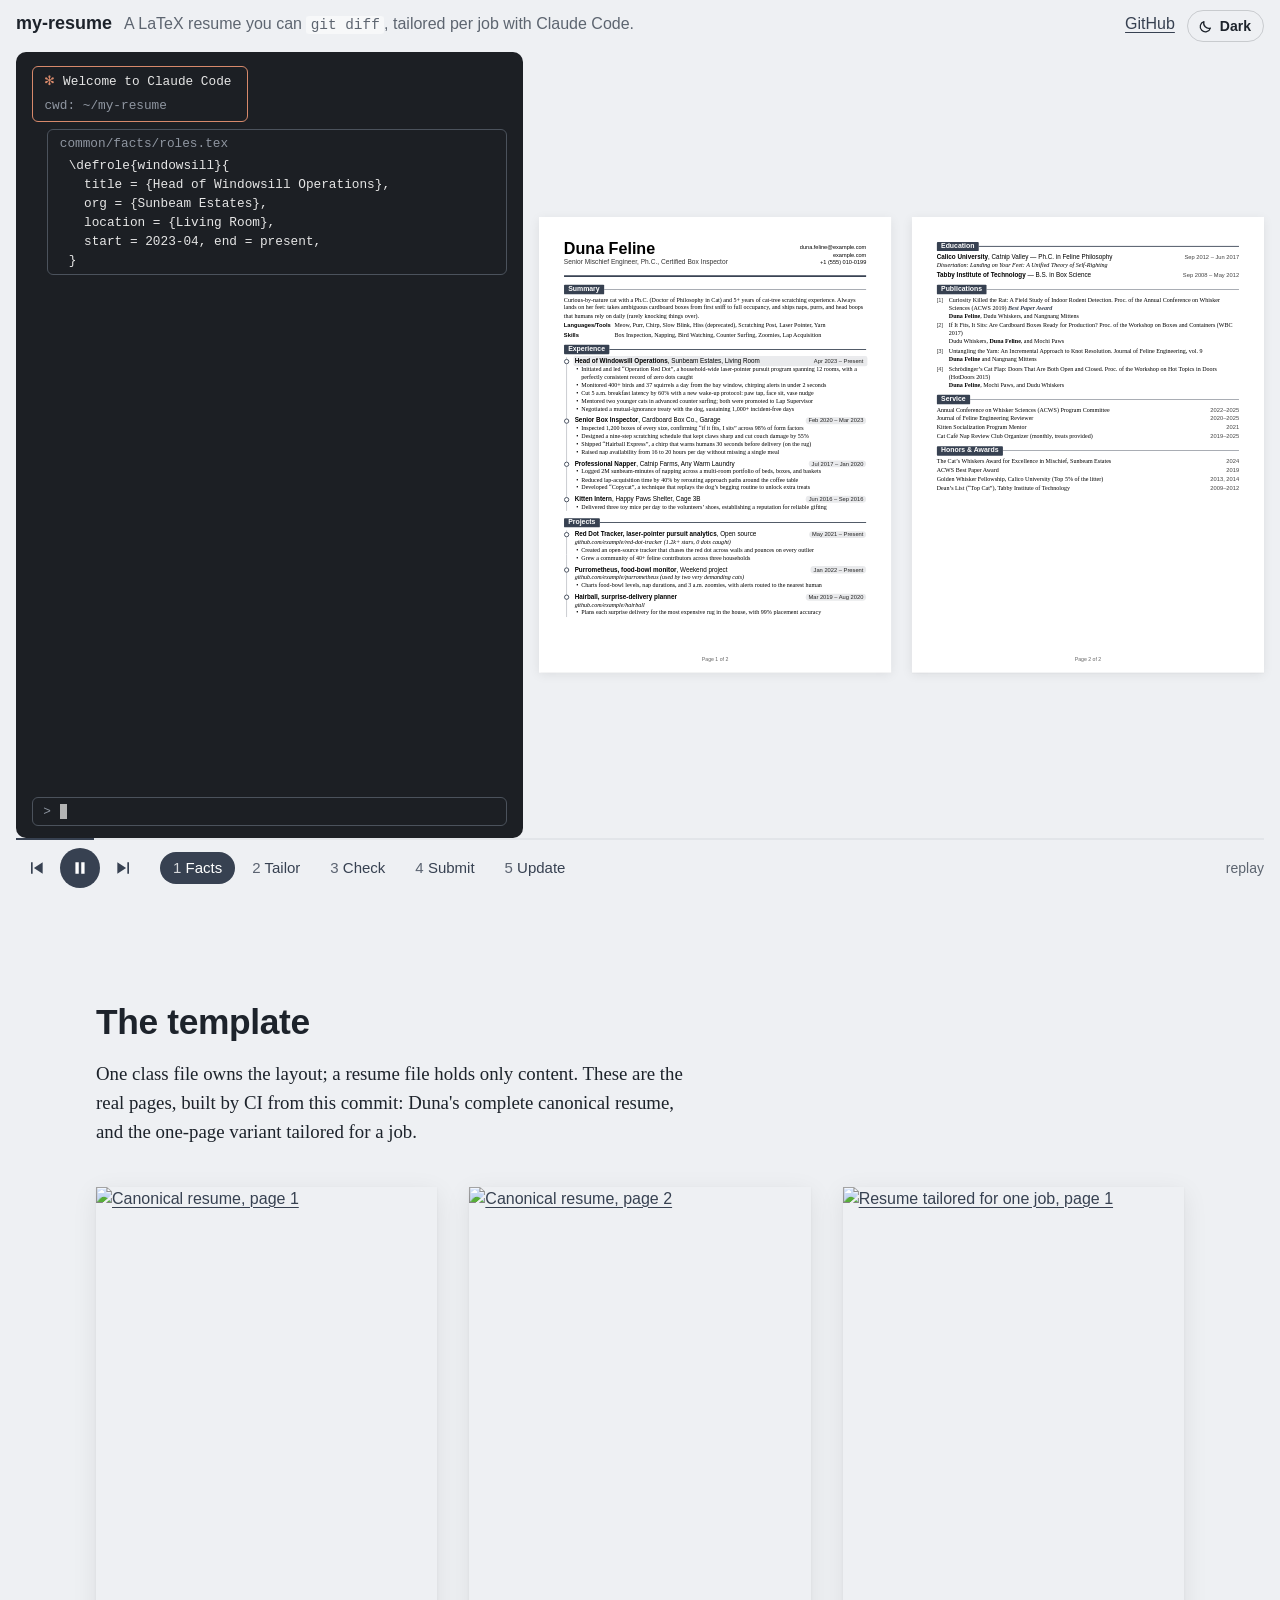
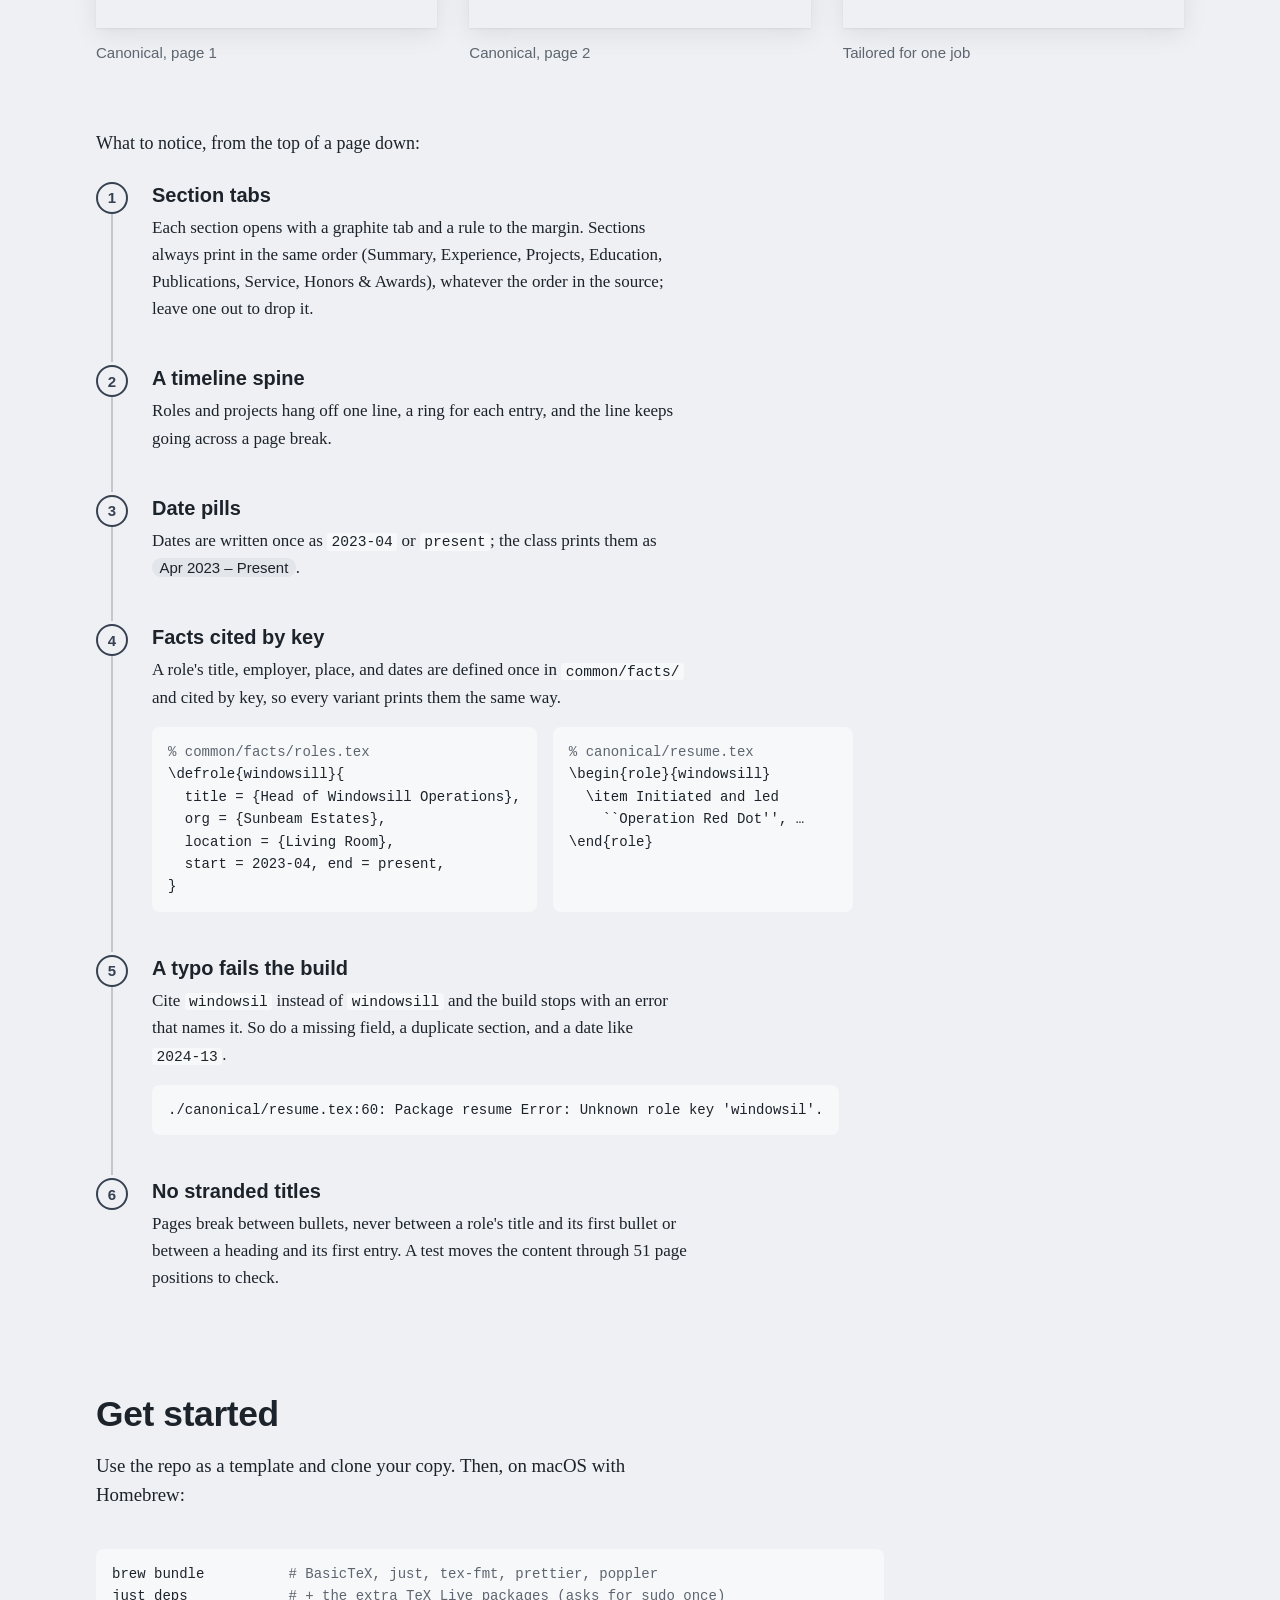
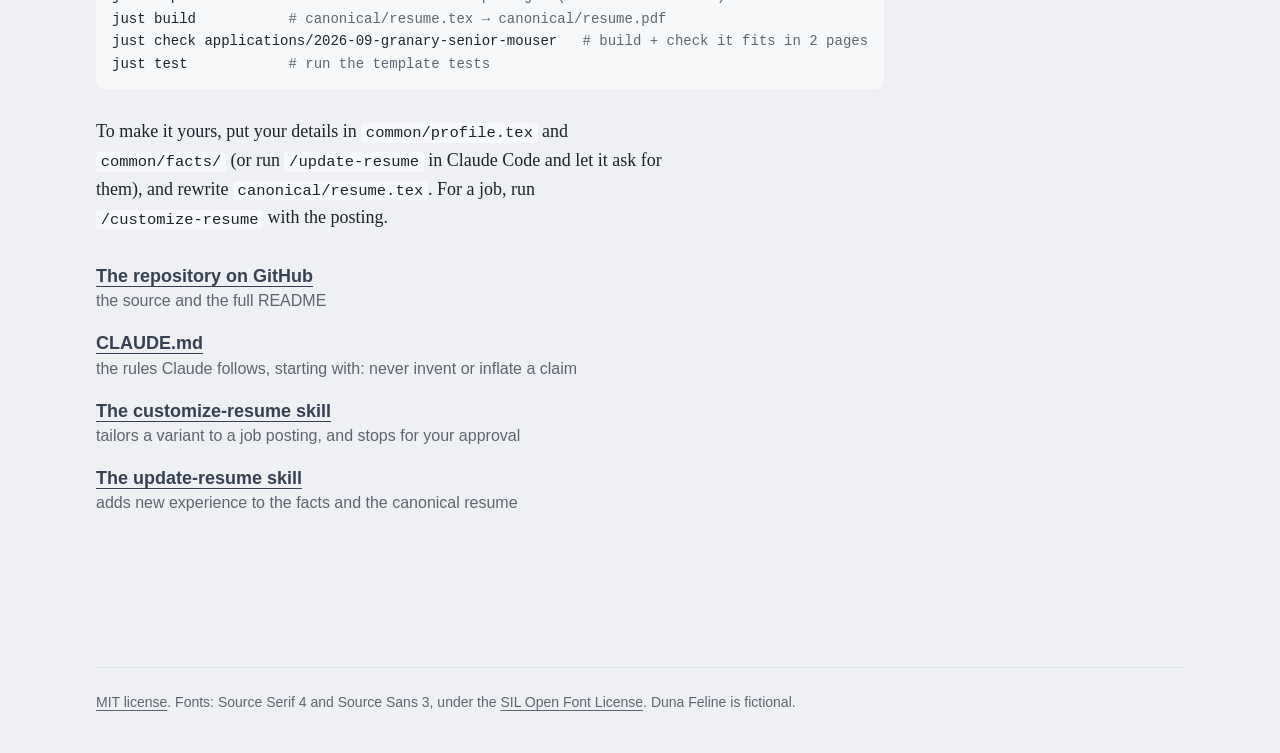
==== commit 193e3294: "fix: keep the theme toggle's name constant" ====
--- a/site/index.html
+++ b/site/index.html
@@ -39,10 +39,9 @@
       <a href="https://github.com/h1994st/my-resume">GitHub</a>
       <button type="button" class="theme-toggle" id="theme-toggle" aria-pressed="false">
         <svg viewBox="0 0 20 20" width="16" height="16" aria-hidden="true" focusable="false">
-          <circle cx="10" cy="10" r="7.5" fill="none" stroke="currentColor" stroke-width="1.6" />
-          <path d="M10 2.5a7.5 7.5 0 0 1 0 15z" fill="currentColor" />
+          <path d="M15.5 12.6A6.5 6.5 0 0 1 7.4 4.5a6.5 6.5 0 1 0 8.1 8.1z" />
         </svg>
-        <span class="theme-label">Light</span>
+        <span>Dark</span><span class="visually-hidden"> theme</span>
       </button>
     </header>
 
--- a/site/style.css
+++ b/site/style.css
@@ -514,8 +514,30 @@
   font: 600 14px/1 var(--ui);
   cursor: pointer;
 }
+.theme-toggle svg {
+  fill: none;
+  stroke: currentColor;
+  stroke-width: 1.6;
+  stroke-linejoin: round;
+}
 .theme-toggle:hover {
   background: var(--tint);
+}
+.theme-toggle[aria-pressed="true"] {
+  border-color: var(--ink);
+  background: var(--ink);
+  color: var(--desk);
+}
+.theme-toggle[aria-pressed="true"] svg {
+  fill: currentColor;
+}
+.visually-hidden {
+  position: absolute;
+  width: 1px;
+  height: 1px;
+  overflow: hidden;
+  clip-path: inset(50%);
+  white-space: nowrap;
 }
 .theme-toggle::after {
   content: "";
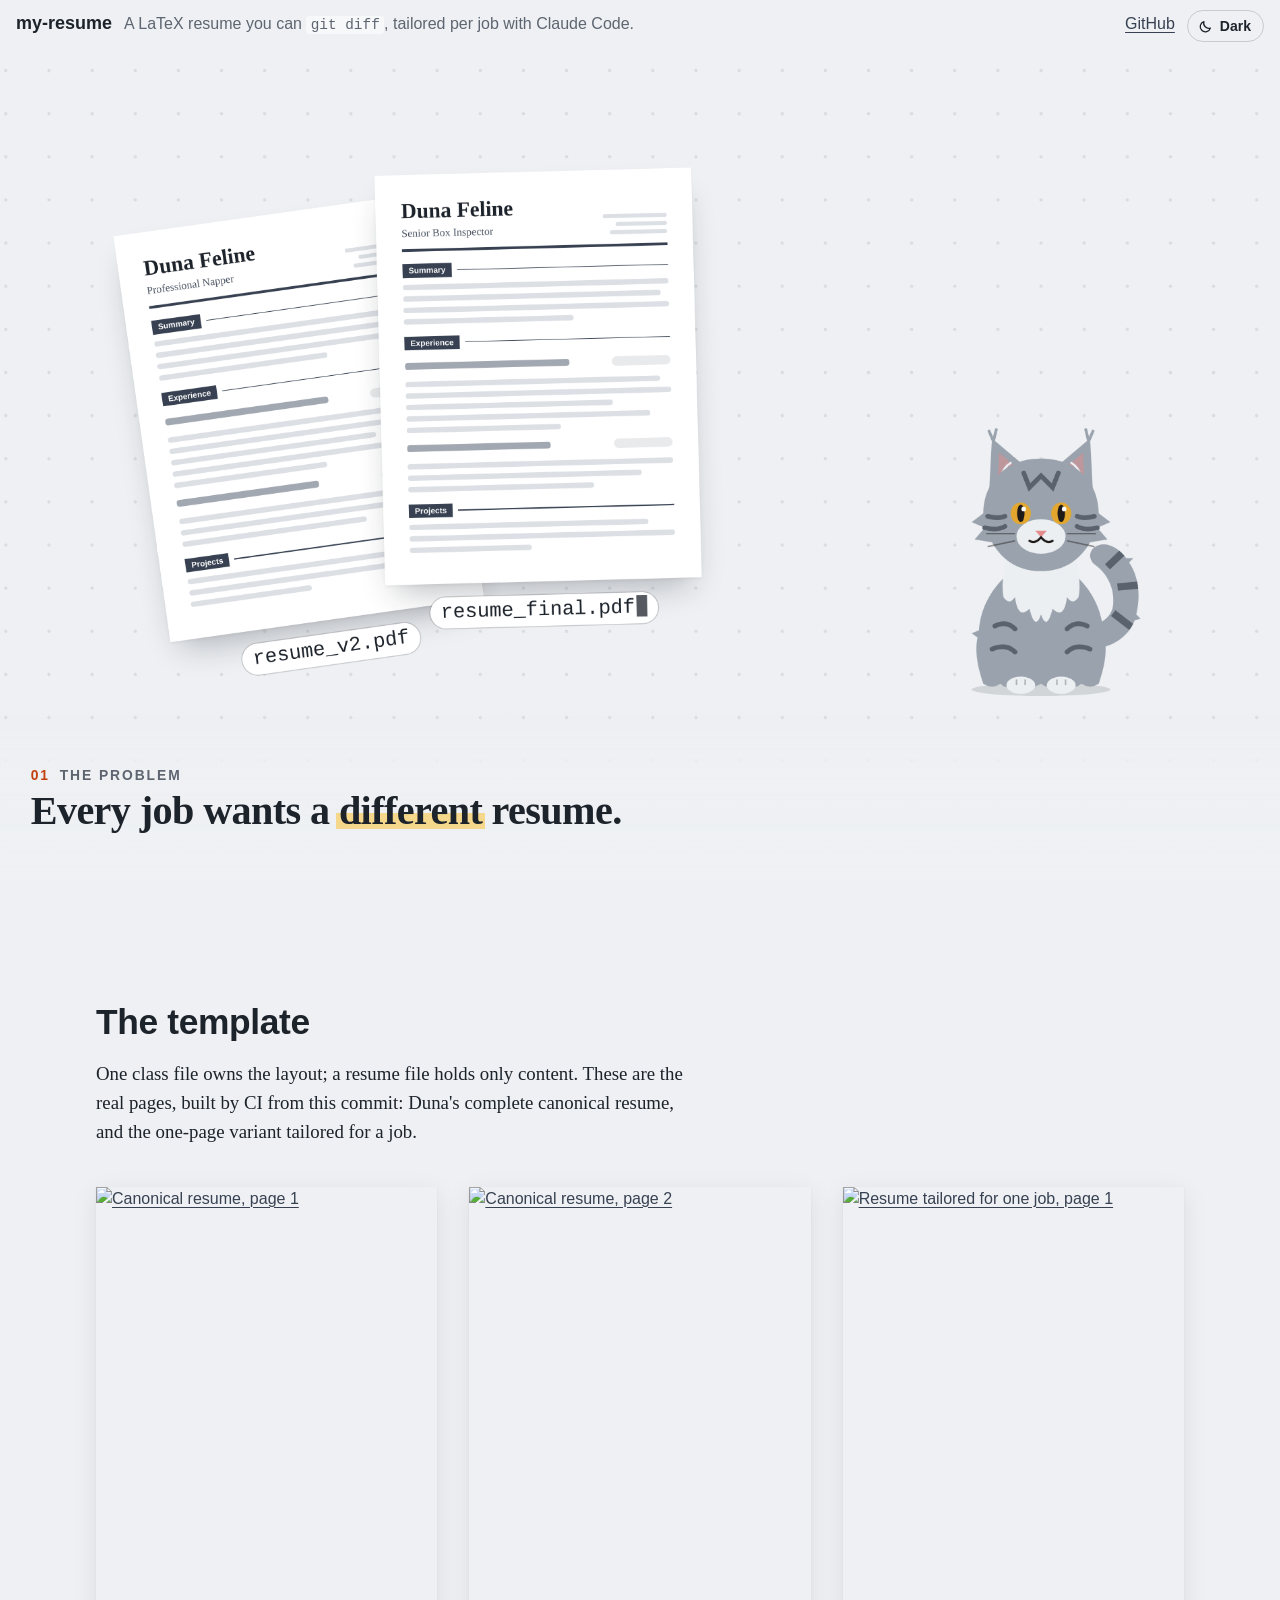
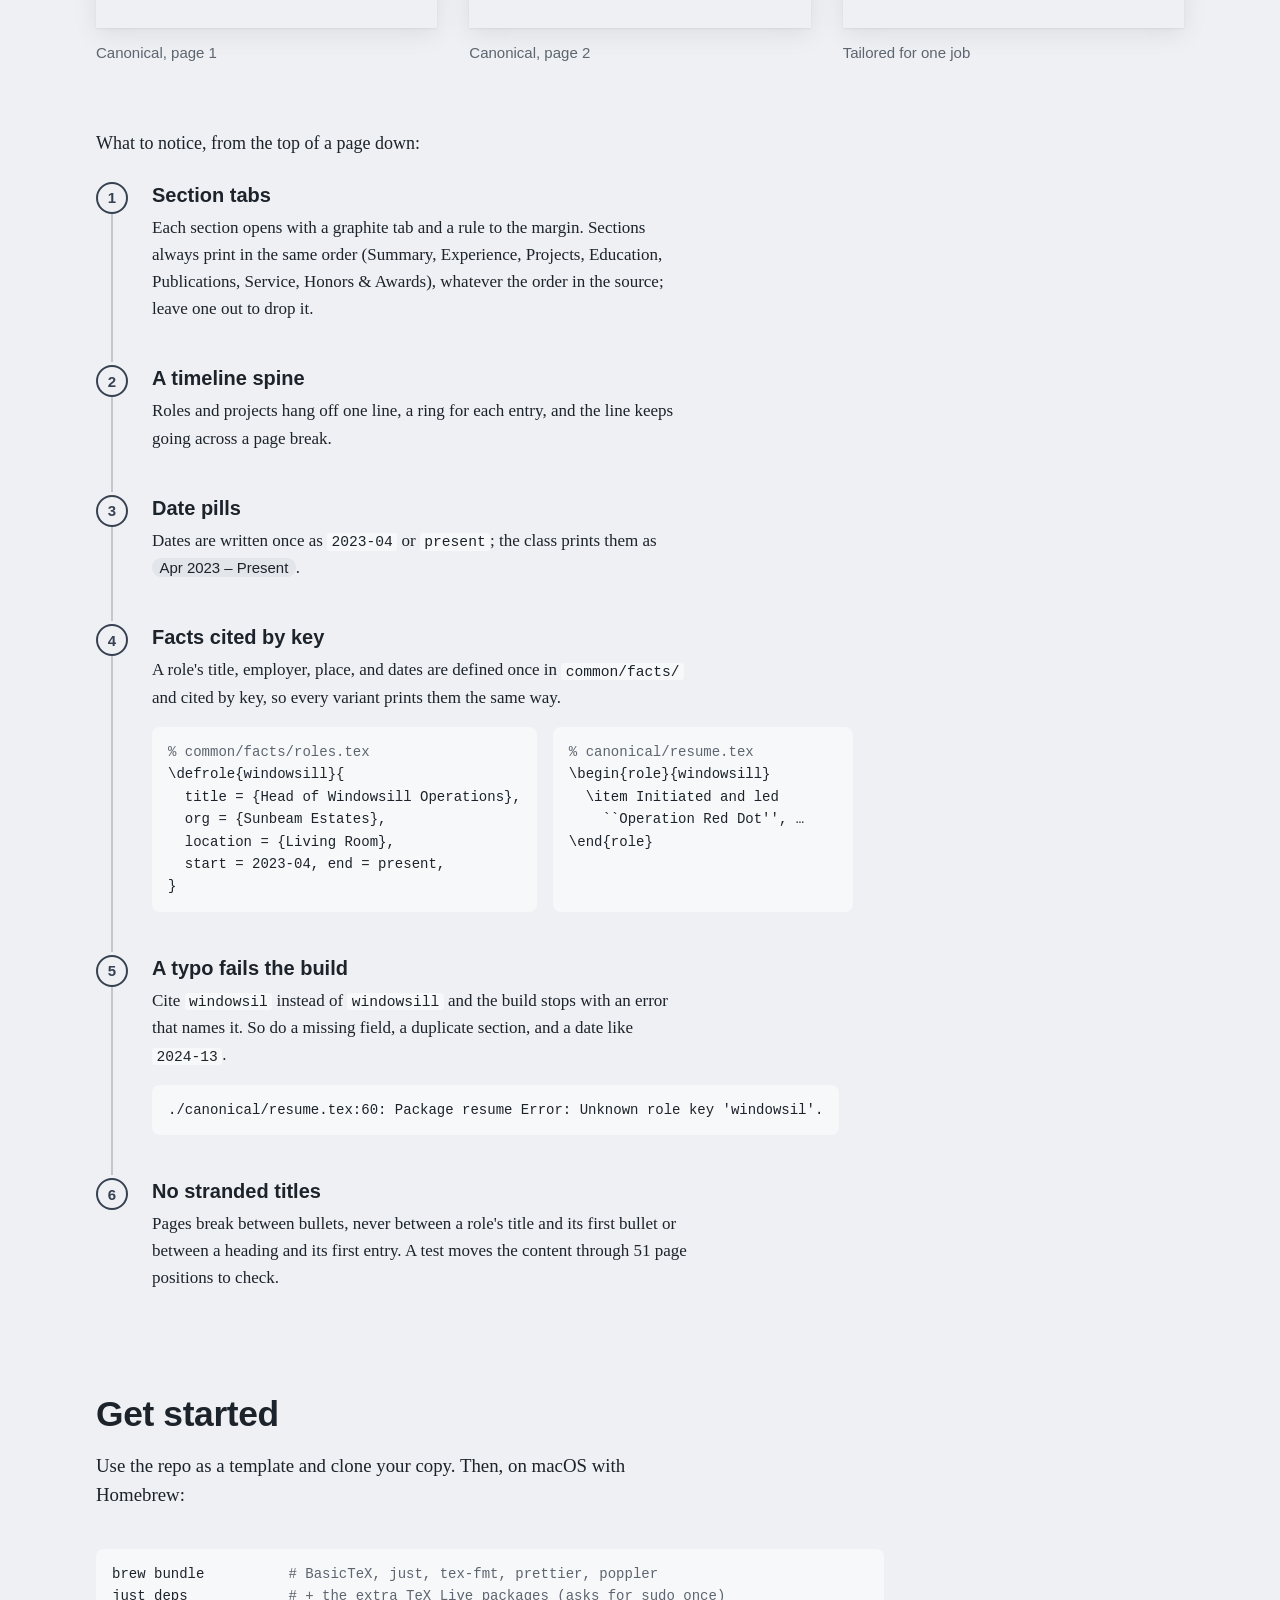
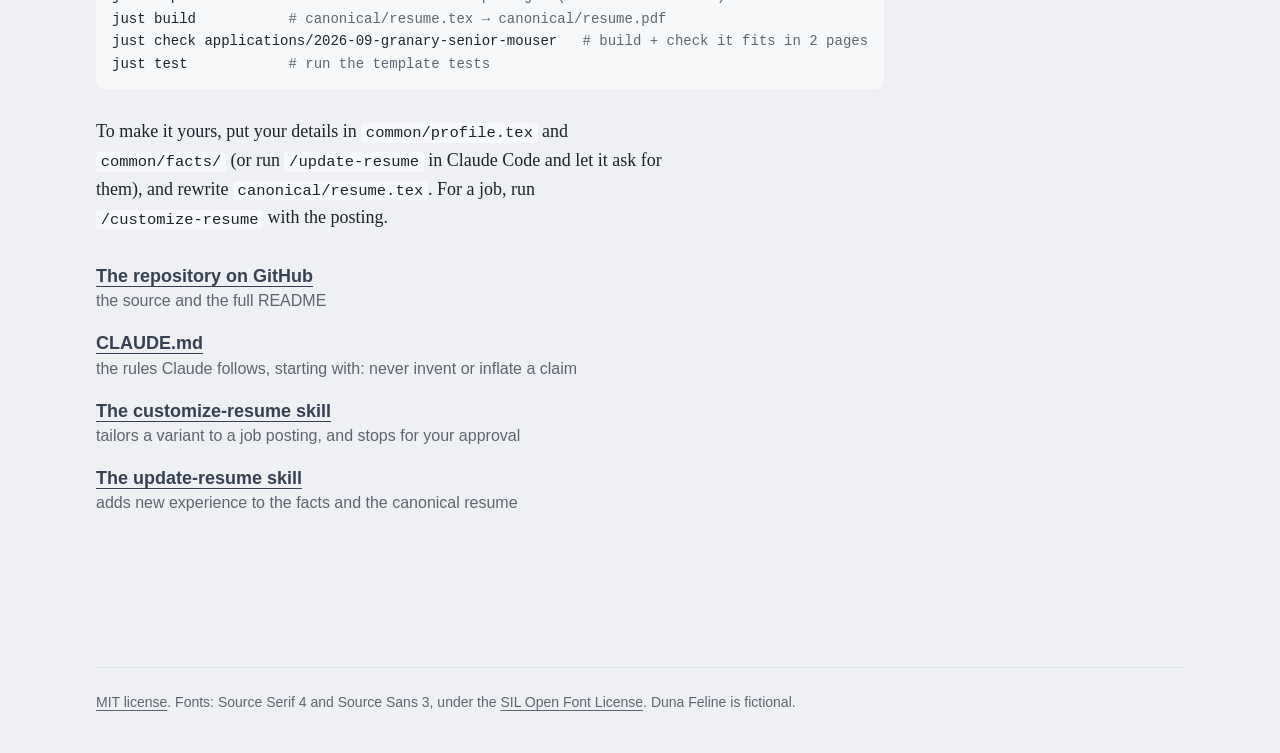
==== commit 0e1779ac: "feat: replace the demo stage with the launch film engine" ====
--- a/site/index.html
+++ b/site/index.html
@@ -45,31 +45,12 @@
       </button>
     </header>
 
-    <section class="stage" id="stage" aria-label="Workflow demo (a scripted replay)">
-      <div class="stage-term" id="term"></div>
-      <div class="stage-page" id="page-col">
-        <div class="page-box" id="page-box">
-          <div class="page-replica" id="resume-host"></div>
-          <figure class="proof" data-proof="tailored">
-            <img
-              src="img/tailored-1.png"
-              alt="The tailored resume's first page, as the real PDF renders it"
-              width="935"
-              height="1210"
-            />
-            <figcaption>The real PDF, built by CI from this commit</figcaption>
-          </figure>
-          <p class="demo-tag" title="The Granary role is not in the repo">
-            Demo step: this role is not in the repo
-          </p>
-        </div>
-        <div class="page-switch" id="page-switch" role="group" aria-label="Page" data-no-swipe>
-          <button type="button" data-page="1" aria-label="Show page 1">1</button>
-          <button type="button" data-page="2" aria-label="Show page 2">2</button>
-        </div>
-      </div>
-      <div class="stage-controls" id="controls"></div>
-    </section>
+    <section
+      class="film"
+      id="film"
+      aria-roledescription="demo"
+      aria-label="The my-resume film: a scripted replay of the workflow"
+    ></section>
 
     <main class="sections">
       <section class="section" id="template" aria-labelledby="template-title">
--- a/site/style.css
+++ b/site/style.css
@@ -366,27 +366,9 @@
 }
 
 /* ------------------------------------------------------------------------------------------
-   Page layout, demo stage, and the sections below it (site/index.html, main.js, player.js).
+   Page layout, the film, and the sections below it (site/index.html, main.js, film.js).
    Nothing here styles the replica's internals (.resume …).
    ------------------------------------------------------------------------------------------ */
-/* The stage's scale (--s), shown width (--sw, unscaled px), and phone page offset (--off,
-   unscaled px) are set by main.js; registered so a page-count change can zoom. */
-@property --s {
-  syntax: "<number>";
-  inherits: true;
-  initial-value: 0.5;
-}
-@property --sw {
-  syntax: "<number>";
-  inherits: true;
-  initial-value: 816;
-}
-@property --off {
-  syntax: "<number>";
-  inherits: true;
-  initial-value: 0;
-}
-
 :root {
   color-scheme: light;
   /* Theme tokens (light; dark below). The desk is under everything; paper stays light in both
@@ -400,13 +382,15 @@
   --line: rgb(29 35 43 / 0.18);
   --cat-edge: transparent; /* the cats' outline, for the dark desk */
   --cat-shadow: rgb(29 35 43 / 0.13);
+  --dot: rgb(29 35 43 / 0.09); /* the film's desk grid */
+  --hl: rgb(251 191 36 / 0.5); /* the caption's highlighter */
+  --sheet-shadow: 0 2px 4px rgb(0 0 0 / 0.05), 0 26px 50px -18px rgb(29 35 43 / 0.32);
   --accent: #374151;
   --on-accent: #ffffff;
   --tint: #e2e5e9;
   --spine: #c3c6cb; /* accent 30% */
   --code-bg: #f7f8f9;
   --title-h: 48px;
-  --ctl-h: 60px; /* phone control bar */
   --ui: "Source Sans 3", "Helvetica Neue", Arial, sans-serif;
   --serif: "Source Serif 4 SmText", Georgia, serif;
   --mono: ui-monospace, "SF Mono", SFMono-Regular, Menlo, Consolas, "Liberation Mono", monospace;
@@ -424,6 +408,9 @@
     --line: rgb(238 241 245 / 0.22);
     --cat-edge: rgb(255 255 255 / 0.2);
     --cat-shadow: rgb(0 0 0 / 0.35);
+    --dot: rgb(238 241 245 / 0.07);
+    --hl: rgb(234 88 12 / 0.55);
+    --sheet-shadow: 0 2px 4px rgb(0 0 0 / 0.3), 0 30px 60px -18px rgb(0 0 0 / 0.7);
     --accent: #d5dbe3;
     --on-accent: #1b1f25;
     --tint: #2c323b;
@@ -441,6 +428,9 @@
   --line: rgb(238 241 245 / 0.22);
   --cat-edge: rgb(255 255 255 / 0.2);
   --cat-shadow: rgb(0 0 0 / 0.35);
+  --dot: rgb(238 241 245 / 0.07);
+  --hl: rgb(234 88 12 / 0.55);
+  --sheet-shadow: 0 2px 4px rgb(0 0 0 / 0.3), 0 30px 60px -18px rgb(0 0 0 / 0.7);
   --accent: #d5dbe3;
   --on-accent: #1b1f25;
   --tint: #2c323b;
@@ -545,429 +535,523 @@
   inset: -7px -4px; /* a 44px target */
 }
 
-/* Stage: terminal | page, controls below; fills the window under the title line. */
-.stage {
-  --term-min: 360px; /* main.js: at least 62 terminal columns */
-  display: grid;
-  grid-template-columns: minmax(var(--term-min), 1fr) auto;
-  grid-template-rows: minmax(0, 1fr) auto;
-  grid-template-areas:
-    "term page"
-    "controls controls";
-  column-gap: 16px;
+/* The film (film.js, camera.js, scenes.js) fills the window under the title line: a viewport onto
+   the desk (the world, which the camera moves), the caption and the controls over its bottom. */
+.film {
+  --gutter: clamp(16px, 2.4vw, 56px);
+  --fc-h: 64px; /* the controls */
+  position: relative;
   box-sizing: border-box;
   height: calc(100dvh - var(--title-h));
-  min-height: 560px;
-  max-width: 2200px;
-  margin: 0 auto;
-  padding: 4px 16px 0;
-  overflow-x: clip; /* a page fading out while the spread zooms may overhang the edge */
-  touch-action: pan-y; /* horizontal swipes step the demo */
-}
-.stage-term {
-  grid-area: term;
-  min-height: 0;
-}
-.stage-page {
-  position: relative;
-  grid-area: page;
+  min-height: 300px;
+  overflow: hidden;
+  background: var(--desk);
+  touch-action: pan-y; /* horizontal swipes step the film */
+  -webkit-user-select: none;
+  user-select: none;
+}
+.film-viewport {
+  position: absolute;
+  inset: 0;
+  overflow: hidden;
+}
+.film-world {
+  position: absolute;
+  left: 0;
+  top: 0;
+  width: 0;
+  height: 0;
+  transform-origin: 0 0;
+  will-change: transform;
+}
+/* The desk: a faint dot grid that moves with the camera. */
+.film-desk {
+  position: absolute;
+  left: -8000px;
+  top: -6000px;
+  width: 20000px;
+  height: 14000px;
+  background: radial-gradient(circle, var(--dot) 2.2px, transparent 2.8px) 0 0 / 64px 64px;
+}
+/* The desk fades into the caption and the controls, below what the camera frames. */
+.film::after {
+  content: "";
+  position: absolute;
+  left: 0;
+  right: 0;
+  top: calc(var(--cap-top, 75%) - 56px);
+  bottom: 0;
+  z-index: 1;
+  background: linear-gradient(
+    to bottom,
+    rgb(from var(--desk) r g b / 0) 0,
+    rgb(from var(--desk) r g b / 0.9) 56px,
+    var(--desk) 100%
+  );
+  pointer-events: none;
+}
+.film-caption {
+  position: absolute;
+  left: var(--gutter);
+  right: var(--gutter);
+  bottom: calc(var(--fc-h) + env(safe-area-inset-bottom) + 4px);
+  z-index: 2;
+  pointer-events: none;
+}
+.film-kicker {
+  display: flex;
+  align-items: baseline;
+  gap: 0.7em;
+  margin: 0 0 0.4em;
+  color: var(--muted);
+  font: 600 clamp(12px, 0.3vw + 10px, 17px) / 1.2 var(--ui);
+  letter-spacing: 0.14em;
+  text-transform: uppercase;
+}
+.film-num {
+  color: var(--pen-desk);
+  font-variant-numeric: tabular-nums;
+}
+.film-line {
+  max-width: 32ch;
+  margin: 0;
+  color: var(--ink);
+  font: 600 clamp(26px, 2.2vw + 12px, 68px) / 1.08 var(--serif);
+  letter-spacing: -0.015em;
+  text-wrap: balance;
+}
+/* The emphasised word, as if run over with a highlighter. */
+.film-line em {
+  margin: 0 -0.08em;
+  padding: 0 0.08em;
+  background: linear-gradient(transparent 56%, var(--hl) 56%, var(--hl) 92%, transparent 92%);
+  font-style: normal;
+  white-space: nowrap;
+  -webkit-box-decoration-break: clone;
+  box-decoration-break: clone;
+}
+
+/* Controls: play/pause, prev/next, a segment per scene, the "replay" label. They fade while
+   the film plays undisturbed (film.js sets data-controls). */
+.film-controls {
+  position: absolute;
+  left: 0;
+  right: 0;
+  bottom: 0;
+  z-index: 3;
   display: flex;
   align-items: center;
-  justify-content: center;
-  min-height: 0;
-  padding: 4px 0;
-}
-.stage-controls {
-  grid-area: controls;
-}
-.page-box {
-  position: relative;
-  width: calc(var(--sw) * var(--s) * 1px);
-  height: calc(1056px * var(--s));
-  /* 2 → 1 pages: the content settles onto page 1 first, then the page zooms in. */
-  transition:
-    --s 640ms 240ms cubic-bezier(0.4, 0, 0.2, 1),
-    --sw 640ms 240ms cubic-bezier(0.4, 0, 0.2, 1),
-    --off 320ms cubic-bezier(0.2, 0.7, 0.2, 1);
-}
-.stage.is-fitting .page-box {
-  transition: none;
-}
-.page-replica {
-  width: max-content;
-  transform: scale(var(--s)) translateX(calc(var(--off) * -1px));
-  transform-origin: 0 0;
-}
-
-/* The real PDF page, crossfaded over the replica (act 3). */
-.proof {
-  position: absolute;
-  top: 0;
-  left: 0;
-  width: calc(816px * var(--s));
-  height: calc(1056px * var(--s));
-  margin: 0;
+  gap: 4px 14px;
+  box-sizing: border-box;
+  height: calc(var(--fc-h) + env(safe-area-inset-bottom));
+  padding: 0 var(--gutter) env(safe-area-inset-bottom);
+  transition: opacity 500ms ease;
+}
+.film[data-controls="hidden"] .film-controls {
   opacity: 0;
   pointer-events: none;
-  transition: opacity 600ms ease;
-}
-.proof img {
-  display: block;
-  width: 100%;
-  height: 100%;
-  box-shadow:
-    0 1px 2px rgb(0 0 0 / 0.06),
-    0 6px 24px rgb(0 0 0 / 0.08);
-}
-.proof figcaption {
-  position: absolute;
-  left: 50%;
-  bottom: 6%;
-  transform: translateX(-50%);
-  padding: 4px 12px;
-  border-radius: 999px;
-  background: var(--accent);
-  color: var(--on-accent);
-  font: 600 clamp(12px, 0.5vw + 8px, 15px) / 1.3 var(--ui);
-  white-space: nowrap;
-}
-.stage[data-proof="tailored"] .proof[data-proof="tailored"] {
-  opacity: 1;
-}
-
-/* Act 5 adds a role that is not in the repo: a tag above the page, in a strip the page column
-   keeps free during act 5 (main.js refits the page when the act changes). */
-.stage {
-  --tag-h: 22px;
-}
-.demo-tag {
-  display: none;
-  position: absolute;
-  bottom: calc(100% + 4px);
-  left: 0;
-  box-sizing: border-box;
-  height: var(--tag-h);
-  margin: 0;
-  padding: 0 10px;
-  border-radius: 999px;
-  background: var(--tint);
-  color: var(--accent);
-  font: 600 12px / var(--tag-h) var(--ui);
-  white-space: nowrap;
-}
-.stage[data-act="update"] .demo-tag {
-  display: block;
-}
-.stage[data-act="update"] .stage-page {
-  padding-top: calc(var(--tag-h) + 8px);
-}
-@media (max-width: 799px) {
-  .stage {
-    --tag-h: 18px;
-  }
-  .demo-tag {
-    padding: 0 8px;
-    font-size: 11px;
-  }
-}
-
-/* Phone only: which of two pages is shown. */
-.page-switch {
-  display: none;
-  position: absolute;
-  left: 50%;
-  bottom: 6px;
-  transform: translateX(-50%);
+}
+.film[data-controls="hidden"] {
+  cursor: none;
+}
+.fc-buttons {
+  display: flex;
   gap: 2px;
-  padding: 2px;
-  border-radius: 999px;
-  background: var(--paper);
-  box-shadow: 0 0 0 1px var(--tint);
-}
-.page-switch button {
-  position: relative;
-  width: 28px;
-  height: 28px;
+  margin-left: -6px;
+}
+.fc-btn {
+  display: grid;
+  place-items: center;
+  width: 44px;
+  height: 44px;
   padding: 0;
   border: 0;
   border-radius: 50%;
   background: transparent;
-  color: #374151; /* on paper, light in both themes */
-  font: 600 14px/1 var(--ui);
-  font-variant-numeric: tabular-nums;
+  color: var(--ink);
   cursor: pointer;
 }
-.page-switch button::after {
-  content: "";
-  position: absolute;
-  inset: -8px; /* a 44px target */
-}
-.page-switch button[aria-pressed="true"] {
+.fc-btn svg {
+  fill: currentColor;
+}
+.fc-btn:hover {
+  background: var(--tint);
+}
+.fc-play,
+.fc-play:hover {
+  background: var(--ink);
+  color: var(--desk);
+}
+.fc-chapters {
+  display: flex;
+  flex: 1;
+  gap: 6px;
+  min-width: 0;
+  margin: 0;
+  padding: 0;
+  list-style: none;
+}
+.fc-chapters li {
+  flex: 1;
+  min-width: 0;
+}
+.fc-seg {
+  position: relative;
+  display: block;
+  width: 100%;
+  min-width: 44px;
+  height: 44px;
+  padding: 0;
+  border: 0;
+  background: transparent;
+  cursor: pointer;
+}
+.fc-bar {
+  position: absolute;
+  left: 0;
+  right: 0;
+  top: 50%;
+  height: 4px;
+  margin-top: -2px;
+  overflow: hidden;
+  border-radius: 2px;
+  background: var(--line);
+  transition:
+    height 160ms ease,
+    margin 160ms ease;
+}
+.fc-fill {
+  display: block;
+  width: calc(var(--fill, 0) * 100%);
+  height: 100%;
+  background: var(--ink);
+  transition: width 600ms ease;
+}
+.fc-seg[aria-current] .fc-fill {
+  background: var(--pen-desk);
+}
+.fc-seg:hover .fc-bar,
+.fc-seg:focus-visible .fc-bar {
+  height: 8px;
+  margin-top: -4px;
+}
+.fc-tip {
+  position: absolute;
+  bottom: calc(100% - 2px);
+  left: 50%;
+  translate: -50% 0;
+  padding: 5px 10px;
+  border-radius: 6px;
+  background: var(--ink);
+  color: var(--desk);
+  font: 600 13px/1.2 var(--ui);
+  white-space: nowrap;
+  opacity: 0;
+  pointer-events: none;
+  transition: opacity 150ms ease;
+}
+.fc-chapters li:first-child .fc-tip {
+  left: 0;
+  translate: none;
+}
+.fc-chapters li:last-child:not(:first-child) .fc-tip {
+  left: auto;
+  right: 0;
+  translate: none;
+}
+.fc-seg:hover .fc-tip,
+.fc-seg:focus-visible .fc-tip {
+  opacity: 1;
+}
+.fc-label {
+  color: var(--muted);
+  font: 13px/1 var(--mono);
+}
+.film-controls :focus-visible {
+  outline-offset: 2px;
+}
+
+/* A phone held upright: the chapters on a row of their own, above the buttons. */
+@media (max-width: 599px) {
+  .film {
+    --fc-h: 100px;
+  }
+  .film-controls {
+    flex-wrap: wrap;
+    align-content: center;
+    gap: 0 8px;
+    padding-left: max(8px, env(safe-area-inset-left));
+    padding-right: max(12px, env(safe-area-inset-right));
+  }
+  .fc-chapters {
+    order: -1;
+    flex: 1 0 100%;
+    gap: 4px;
+  }
+  .fc-buttons {
+    margin-left: 0;
+  }
+  .fc-label {
+    margin-left: auto;
+  }
+}
+/* A short window (a phone on its side): a smaller caption and controls. */
+@media (max-height: 500px) {
+  .film {
+    --fc-h: 52px;
+  }
+  .film-caption {
+    padding-left: env(safe-area-inset-left);
+  }
+  .film-kicker {
+    margin-bottom: 0.2em;
+    font-size: 11px;
+  }
+  .film-line {
+    max-width: 34ch;
+    font-size: clamp(20px, 3.4vh + 6px, 30px);
+  }
+}
+
+/* --- Actors on the desk (scenes.js), in world units. -------------------------------------- */
+.film-world > .actor {
+  position: absolute;
+  box-sizing: border-box;
+}
+.film-world > .pen-mark,
+.film-world > .pen-note {
+  z-index: 20;
+}
+.film-world .cat {
+  aspect-ratio: auto;
+}
+
+/* A stray copy of the resume. */
+.copy {
+  display: flex;
+  flex-direction: column;
+  align-items: center;
+}
+.copy-sheet {
+  box-sizing: border-box;
+  width: 100%;
+  aspect-ratio: 8.5 / 11;
+  padding: 36px 38px;
+  background: var(--paper);
+  color: #1d232b;
+  box-shadow: var(--sheet-shadow);
+}
+.copy-top {
+  display: flex;
+  justify-content: space-between;
+  align-items: flex-end;
+  gap: 24px;
+}
+.copy-name {
+  font: 600 32px/1.1 var(--serif);
+}
+.copy-headline {
+  margin-top: 6px;
+  color: #4b5563;
+  font: 400 16px/1.2 var(--serif);
+}
+.copy-contact {
+  flex: 0 0 24%;
+}
+.copy-contact .copy-l {
+  height: 6px;
+  margin: 6px 0 0 auto;
+}
+.copy-bar {
+  height: 4px;
+  margin: 14px 0 6px;
+  background: #374151;
+}
+.copy-sec {
+  display: flex;
+  align-items: center;
+  gap: 8px;
+  margin: 18px 0 10px;
+}
+.copy-tab {
+  padding: 2px 9px;
   background: #374151;
   color: #fff;
-}
-
-.stage.is-instant *,
-.stage.is-instant *::before {
-  transition: none !important;
-}
-
-/* Control bar */
-.ctl {
-  position: relative;
+  font: 600 12px/1.35 var(--ui);
+}
+.copy-rule {
+  flex: 1;
+  height: 1.5px;
+  background: #374151;
+}
+.copy-l {
+  display: block;
+  height: 8px;
+  margin: 9px 0;
+  border-radius: 4px;
+  background: #dcdfe4;
+}
+.copy-role {
+  display: flex;
+  justify-content: space-between;
+  align-items: center;
+  gap: 16px;
+}
+.copy-role .copy-l {
+  height: 10px;
+  background: #a2a8b1;
+}
+.copy-pill {
+  flex: 0 0 22%;
+  height: 14px;
+  border-radius: 7px;
+  background: #e9eaec;
+}
+.copy-file {
+  min-height: 1.25em;
+  margin: 20px 0 0;
+  padding: 4px 16px;
+  border-radius: 999px;
+  background: var(--paper);
+  color: #1d232b;
+  box-shadow: 0 0 0 1.5px var(--line);
+  font: 500 30px/1.25 var(--mono);
+  white-space: pre;
+}
+.copy-file:has(.copy-file-name:empty):not(:has(.is-typing)) {
+  visibility: hidden;
+}
+.is-typing::after {
+  content: "";
+  display: inline-block;
+  width: 0.55em;
+  height: 1.05em;
+  margin-left: 2px;
+  vertical-align: -0.18em;
+  background: currentColor;
+  opacity: 0.75;
+}
+
+/* The resume replica (resume.js) at full size; the real PDF page over page 1 (proof cue). */
+.sheet-proof {
+  position: absolute;
+  left: 0;
+  top: 0;
+  width: 816px;
+  height: 1056px;
+  opacity: 0;
+  box-shadow: var(--sheet-shadow);
+  transition: opacity 600ms ease;
+}
+.sheet-stack[data-proof] .sheet-proof {
+  opacity: 1;
+}
+
+/* The job posting. */
+.posting {
+  padding: 56px 62px;
+  background: var(--paper);
+  color: #1d232b;
+  box-shadow: var(--sheet-shadow);
+  font: 400 23px/1.45 var(--serif);
+}
+.posting-org {
   display: flex;
   align-items: center;
-  gap: 8px 16px;
-  padding: 10px 0 12px;
-  font: clamp(15px, 0.2vw + 11px, 17px) / 1.2 var(--ui);
-}
-.ctl-buttons {
-  display: flex;
-  gap: 4px;
-}
-.ctl button {
-  font: inherit;
-  color: var(--accent);
-  cursor: pointer;
-}
-.ctl-btn {
+  gap: 14px;
+  margin: 0 0 24px;
+  color: #5d6570;
+  font: 600 16px/1.2 var(--ui);
+  letter-spacing: 0.14em;
+  text-transform: uppercase;
+}
+.posting-logo {
   display: grid;
   place-items: center;
   width: 40px;
   height: 40px;
-  padding: 0;
-  border: 0;
-  border-radius: 50%;
-  background: transparent;
-}
-.ctl-btn svg {
+  border-radius: 10px;
+  background: #b45309;
+}
+.posting-logo svg {
+  width: 26px;
+  height: 26px;
+  fill: #fde68a;
+}
+.posting-title {
+  margin: 0;
+  font: 600 46px/1.1 var(--serif);
+  letter-spacing: -0.01em;
+}
+.posting-meta {
+  margin: 14px 0 0;
+  color: #5d6570;
+  font: 400 19px/1.4 var(--ui);
+}
+.posting h4 {
+  margin: 32px 0 8px;
+  color: #374151;
+  font: 600 16px/1.2 var(--ui);
+  letter-spacing: 0.12em;
+  text-transform: uppercase;
+}
+.posting ul {
+  margin: 0;
+  padding-left: 1.1em;
+}
+.posting li {
+  margin: 6px 0;
+}
+.posting li::marker {
+  color: #9aa1ab;
+}
+.posting [data-ask] {
+  white-space: nowrap;
+}
+
+/* Paw prints. */
+.paws {
+  width: 0;
+  height: 0;
+}
+.paw {
+  position: absolute;
+  width: 34px;
+  height: 34px;
+  color: var(--ink);
+  opacity: 0.22;
+}
+.paw svg {
+  display: block;
+  width: 100%;
+  height: 100%;
   fill: currentColor;
 }
-.ctl-btn:hover,
-.ctl-act:hover {
-  background: var(--tint);
-}
-.ctl-play {
-  background: var(--accent);
-  color: var(--on-accent) !important;
-}
-.ctl-play:hover {
-  background: var(--ink);
-}
-.ctl-acts {
-  display: flex;
-  flex-wrap: wrap;
-  gap: 4px;
-  margin: 0;
-  padding: 0;
-  list-style: none;
-}
-.ctl-act {
-  min-height: 32px;
-  white-space: nowrap;
-  padding: 2px 12px;
-  border: 1px solid transparent;
-  border-radius: 999px;
-  background: transparent;
-}
-.ctl-num {
-  font-variant-numeric: tabular-nums;
-  opacity: 0.8; /* 5.7:1 on white, 5.0:1 on the hover tint */
-}
-.ctl-act[aria-current="step"] {
-  background: var(--accent);
-  color: var(--on-accent);
-}
-.ctl-act[aria-current="step"] .ctl-num {
-  opacity: 0.8;
-}
-.ctl-label {
-  margin-left: auto;
-  color: var(--muted);
-  font-size: 14px;
-}
-.ctl-progress {
-  position: absolute;
-  top: 0;
-  left: 0;
-  right: 0;
-  height: 2px;
-  background: var(--tint);
-}
-.ctl-progress span {
-  display: block;
+
+/* A terminal card on the desk (terminal.js); Task 3 sizes and styles it for its scenes. */
+.term-card > .term {
   height: 100%;
-  width: 0;
-  background: var(--accent);
-  transition: width 400ms ease;
-}
-.ctl :focus-visible {
-  outline-offset: 2px;
-}
-
-/* Phone: one page over the terminal, controls stuck to the bottom while the stage is on screen.
-   The terminal takes what the page and controls leave of the screen (45dvh at most). A phone on
-   its side is a short landscape window (below). Keep in step with `stacked` in main.js. */
+  border-radius: 18px;
+  font-size: 22px;
+  box-shadow: var(--sheet-shadow);
+}
+
+@media (prefers-reduced-motion: reduce) {
+  .film-controls,
+  .fc-fill,
+  .sheet-proof {
+    transition: none;
+  }
+}
+
+/* The phone header keeps only the name and the links. */
 @media (max-width: 799px) and (orientation: portrait), (max-width: 799px) and (min-height: 501px) {
   .site-title p {
     display: none;
   }
-  .stage {
-    grid-template-columns: minmax(0, 1fr);
-    grid-template-rows: auto auto auto;
-    grid-template-areas:
-      "page"
-      "term"
-      "controls";
-    row-gap: 12px;
-    height: auto;
-    min-height: 0;
-  }
-  .stage > .stage-term {
-    height: clamp(
-      200px,
-      calc(
-        100dvh - var(--title-h) - 4px - var(--page-h, 60dvh) - 24px - var(--ctl-h) -
-          env(safe-area-inset-bottom, 0px)
-      ),
-      45dvh
-    );
-  }
-  .stage-page {
-    display: block;
-  }
-  .page-box {
-    clip-path: inset(-24px -6px); /* hide the other page, keep the sheet's shadow below */
-  }
-  .stage[data-pages="2"] .page-switch {
-    display: flex;
-  }
-  .stage-controls {
-    position: sticky;
-    bottom: 0;
-    z-index: 10;
-    margin: 0 -16px;
-    padding: 0 8px env(safe-area-inset-bottom);
-    background: var(--desk);
-  }
-  .ctl {
-    box-sizing: border-box;
-    height: var(--ctl-h);
-    gap: 6px;
-    padding: 8px 0;
-  }
-  .ctl-btn,
-  .ctl-act {
-    min-width: 44px;
-    min-height: 44px;
-  }
-  .ctl-btn {
-    width: 44px;
-    height: 44px;
-  }
-  .ctl-acts {
-    flex-wrap: nowrap;
-    gap: 0;
-    overflow-x: auto;
-    scrollbar-width: none;
-  }
-  .ctl-act {
-    padding: 2px 8px;
-  }
-  .ctl-name {
-    display: none;
-  }
-  .ctl-num {
-    opacity: 1;
-  }
-  /* No room in the bar: a small word in the gap above it, right-aligned with the terminal. */
-  .ctl-label {
-    position: absolute;
-    right: 8px;
-    bottom: calc(100% + 1px);
-    font-size: 11px;
-    line-height: 11px;
-  }
-}
-
-/* Short landscape (a phone on its side): terminal | one page at a time, side by side, filling the
-   window under the title line with the controls on screen. The page takes its column's width
-   (so it reads at least as well as on a phone held upright) and scrolls inside the column. Keep
-   in step with `short` in main.js. */
-@media (max-height: 500px) and (orientation: landscape) {
-  .stage {
-    grid-template-columns: minmax(0, 1fr) minmax(0, 1fr);
-    min-height: 0;
-    padding-left: max(16px, env(safe-area-inset-left));
-    padding-right: max(16px, env(safe-area-inset-right));
-  }
-  .stage-page {
-    display: block;
-    padding: 4px 8px; /* room for the sheet's shadow */
-    overflow: hidden auto;
-    overscroll-behavior: contain;
-    scrollbar-gutter: stable;
-    scrollbar-width: thin;
-    touch-action: pan-y; /* a scroll container: without this it takes horizontal swipes */
-  }
-  .page-box {
-    margin: 0 auto;
-    clip-path: inset(-24px -8px); /* hide the other page */
-  }
-  .stage[data-pages="2"] .page-switch {
-    display: flex;
-  }
-  /* The real PDF's caption goes in the strip above the page, out of the page's way and in view
-     (its bottom is below the column's fold). */
-  .stage[data-proof] .stage-page {
-    padding-top: calc(var(--tag-h) + 8px);
-  }
-  .proof figcaption {
-    bottom: calc(100% + 4px);
-    left: 0;
-    transform: none;
-    box-sizing: border-box;
-    height: var(--tag-h);
-    padding: 0 10px;
-    font-size: 12px;
-    line-height: var(--tag-h);
-  }
-  /* Stays at the bottom of the column while the page scrolls under it. */
-  .page-switch {
-    position: sticky;
-    left: auto;
-    bottom: 6px;
-    transform: none;
-    width: max-content;
-    margin: -38px auto 0;
-  }
-  .stage-controls {
-    padding-bottom: env(safe-area-inset-bottom);
-  }
-  .ctl {
-    gap: 6px 12px;
-    padding: 8px 0;
-  }
-  .ctl-btn,
-  .ctl-act {
-    min-width: 44px;
-    min-height: 44px;
-  }
-  .ctl-btn {
-    width: 44px;
-    height: 44px;
-  }
-  .ctl-act {
-    padding: 2px 10px;
-  }
-}
-@media (max-height: 500px) and (orientation: landscape) and (max-width: 639px) {
-  .ctl-name {
-    display: none;
-  }
-}
-
-/* Sections below the stage: quiet, static, one reading column. */
+}
+
+/* Sections below the film: quiet, static, one reading column. */
 .sections {
   box-sizing: border-box;
   max-width: 1120px;
@@ -1206,12 +1290,6 @@
   }
 }
 
-@media (prefers-reduced-motion: reduce) {
-  .page-box {
-    transition: none;
-  }
-}
-
 /* ------------------------------------------------------------------------------------------
    Terminal (site/terminal.js): the only dark surface.
    ------------------------------------------------------------------------------------------ */
@@ -1424,10 +1502,6 @@
 }
 
 @media (prefers-reduced-motion: reduce) {
-  .proof,
-  .ctl-progress span {
-    transition: none;
-  }
   .t-caret {
     animation: none;
   }
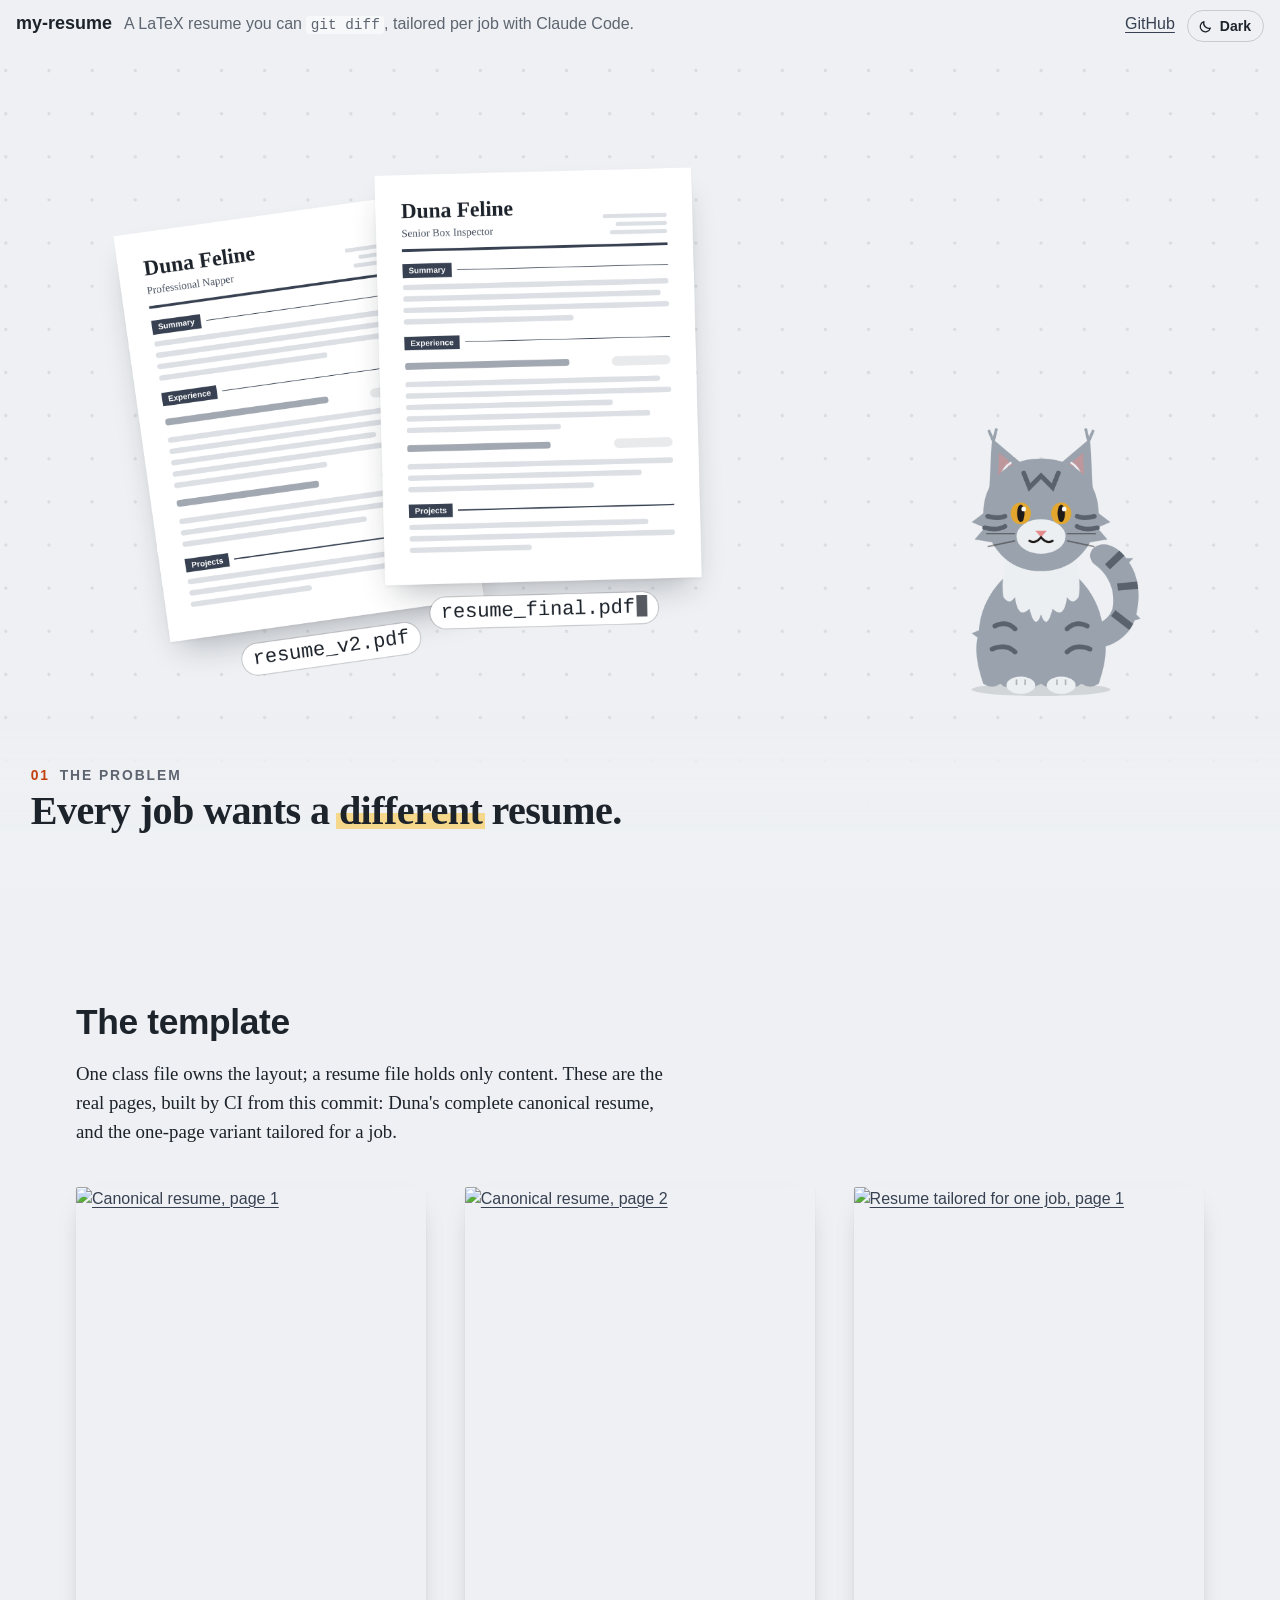
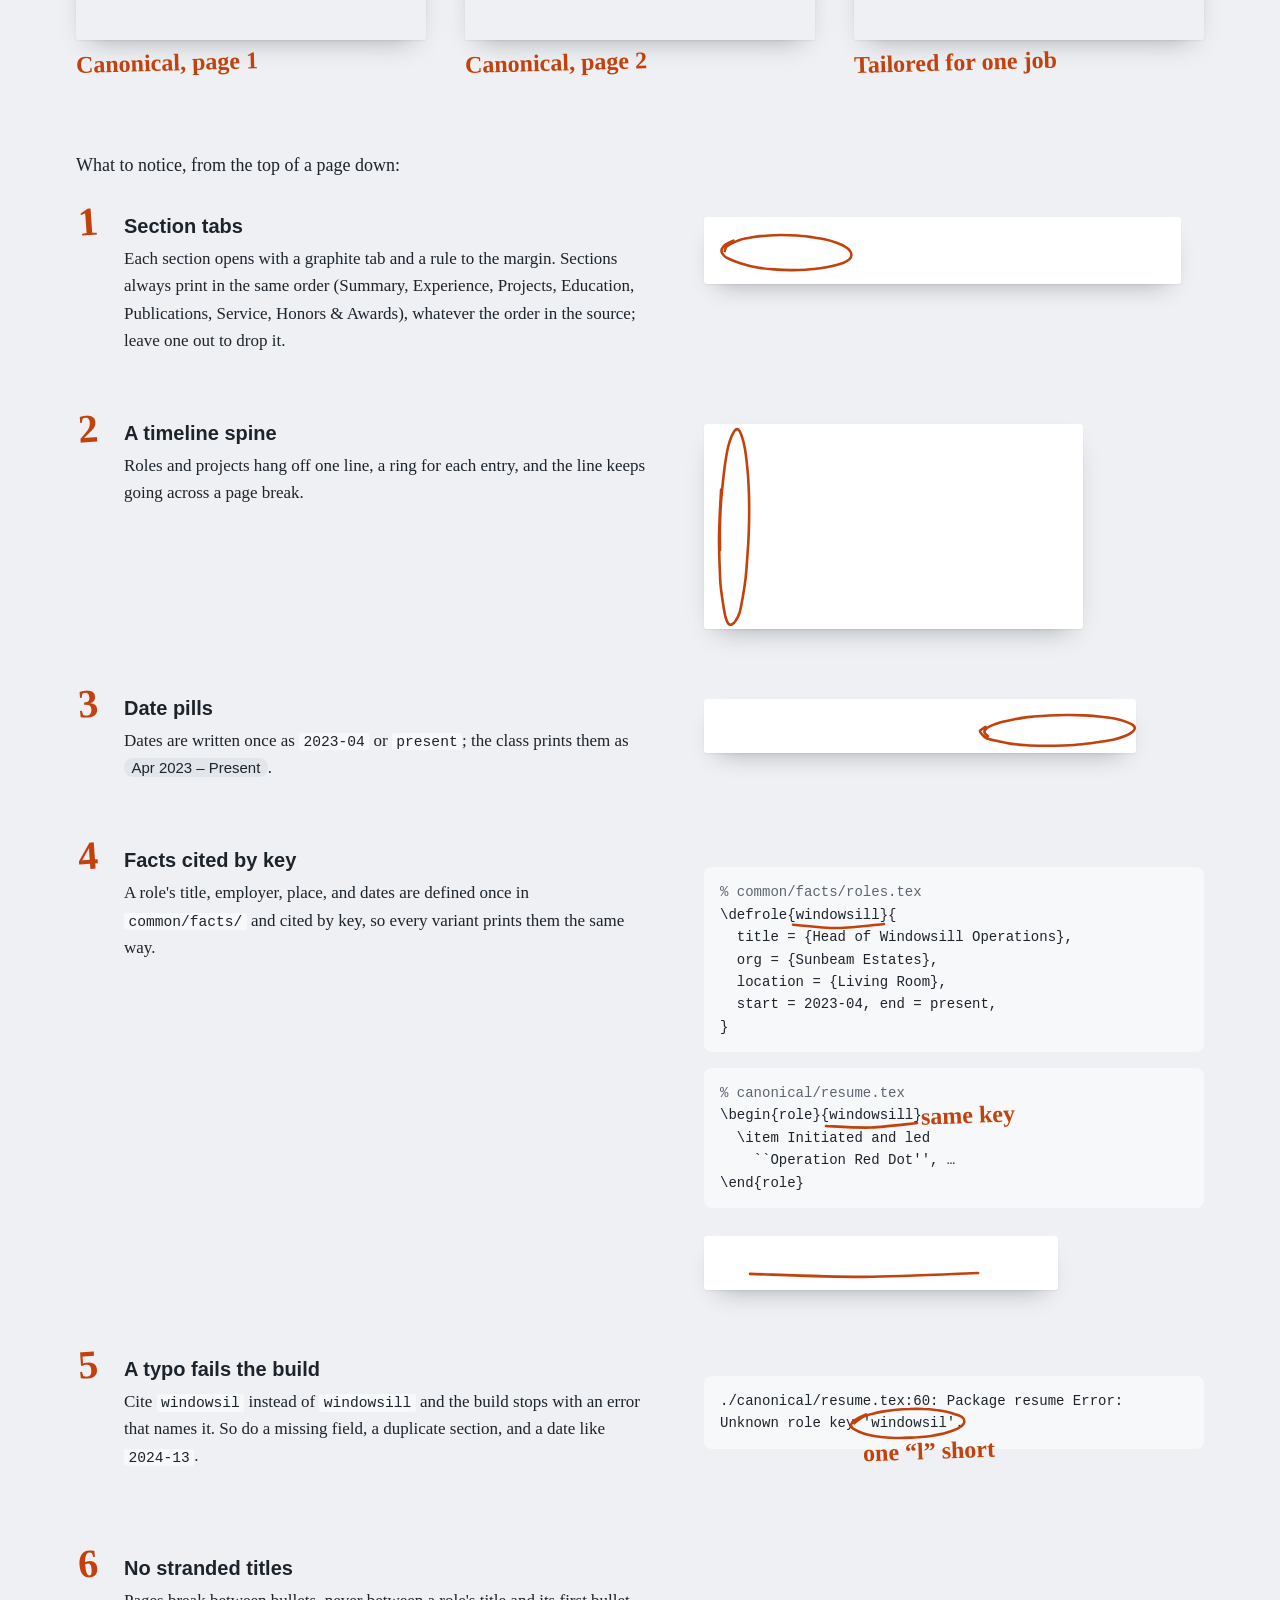
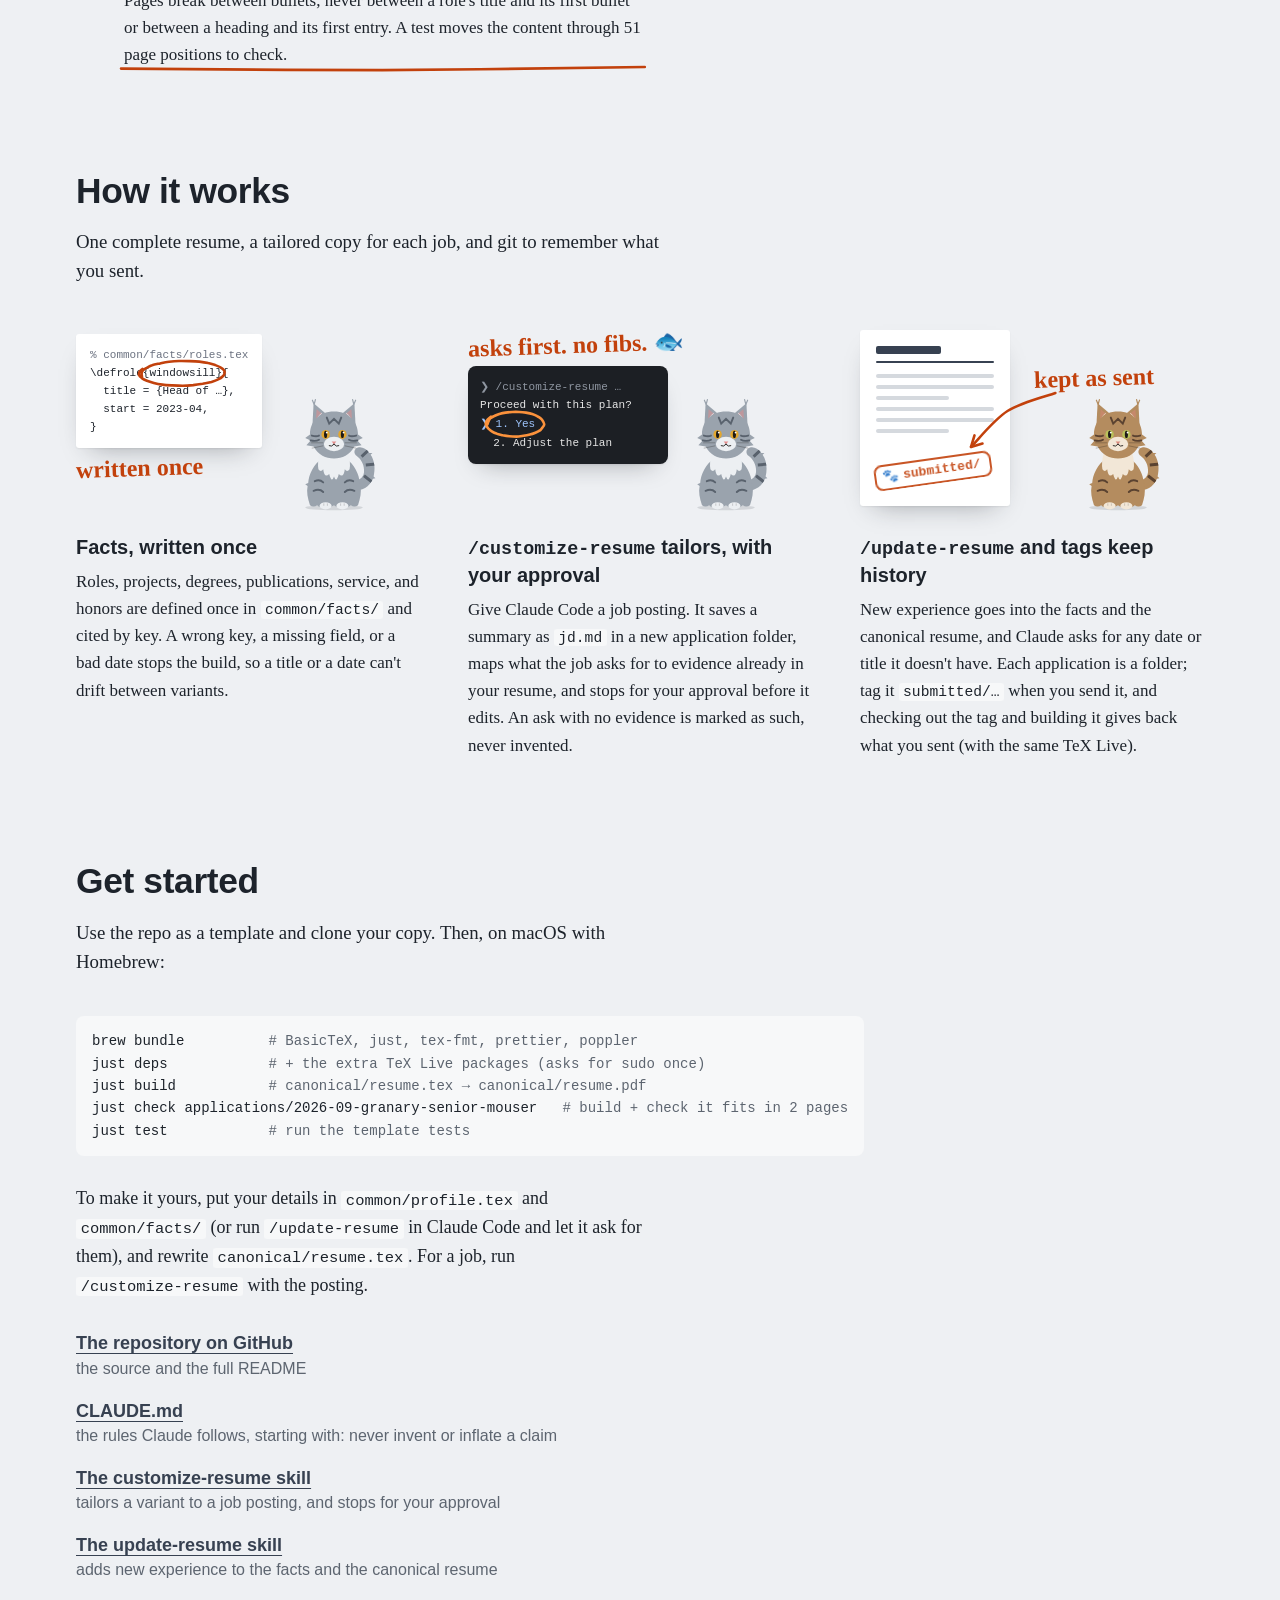
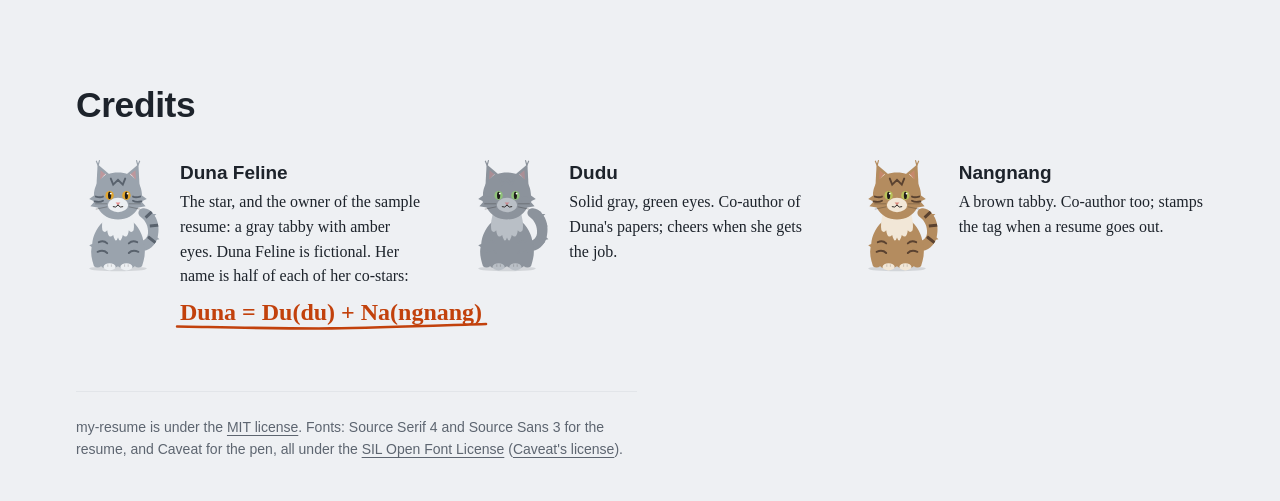
==== commit 86526e0b: "feat: restyle the product page in the film's pen-and-paper look" ====
--- a/site/index.html
+++ b/site/index.html
@@ -101,68 +101,242 @@
         </div>
 
         <p class="prose">What to notice, from the top of a page down:</p>
+        <!-- Close-ups crop the real page 1 (data-crop, in PDF points); the pen marks data-mark on
+             it. The browser tests check each mark against the PDF's own word boxes. -->
         <ol class="tour">
           <li>
-            <h3>Section tabs</h3>
-            <p>
-              Each section opens with a graphite tab and a rule to the margin. Sections always print
-              in the same order (Summary, Experience, Projects, Education, Publications, Service,
-              Honors &amp; Awards), whatever the order in the source; leave one out to drop it.
-            </p>
-          </li>
-          <li>
-            <h3>A timeline spine</h3>
-            <p>
-              Roles and projects hang off one line, a ring for each entry, and the line keeps going
-              across a page break.
-            </p>
-          </li>
-          <li>
-            <h3>Date pills</h3>
-            <p>
-              Dates are written once as <code>2023-04</code> or <code>present</code>; the class
-              prints them as <span class="pill">Apr 2023 – Present</span>.
-            </p>
-          </li>
-          <li>
-            <h3>Facts cited by key</h3>
-            <p>
-              A role's title, employer, place, and dates are defined once in
-              <code>common/facts/</code> and cited by key, so every variant prints them the same
-              way.
-            </p>
-            <div class="code-pair">
-              <pre><code><span class="c">% common/facts/roles.tex</span>
-\defrole{windowsill}{
+            <div class="tour-text">
+              <h3>Section tabs</h3>
+              <p>
+                Each section opens with a graphite tab and a rule to the margin. Sections always
+                print in the same order (Summary, Experience, Projects, Education, Publications,
+                Service, Honors &amp; Awards), whatever the order in the source; leave one out to
+                drop it.
+              </p>
+            </div>
+            <figure
+              class="closeup is-line"
+              data-pen-group
+              data-crop="24 214.5 312 28"
+              data-mark="circle 43.25 222.75 71.25 14.25"
+              data-expect="Experience"
+              style="--x: 24; --y: 214.5; --w: 312; --h: 28"
+            >
+              <div class="closeup-paper" data-paper data-pen-layer>
+                <div class="closeup-crop">
+                  <img
+                    src="img/canonical-1.png"
+                    alt="Close-up of page 1: the Experience tab"
+                    width="935"
+                    height="1210"
+                    loading="lazy"
+                  />
+                </div>
+              </div>
+            </figure>
+          </li>
+          <li>
+            <div class="tour-text">
+              <h3>A timeline spine</h3>
+              <p>
+                Roles and projects hang off one line, a ring for each entry, and the line keeps
+                going across a page break.
+              </p>
+            </div>
+            <figure
+              class="closeup"
+              data-pen-group
+              data-crop="28 238 248 134"
+              data-mark="circle 43.5 247 8 116"
+              data-pad="4"
+              data-expect="spine"
+              style="--x: 28; --y: 238; --w: 248; --h: 134"
+            >
+              <div class="closeup-paper" data-paper data-pen-layer>
+                <div class="closeup-crop">
+                  <img
+                    src="img/canonical-1.png"
+                    alt="Close-up of page 1: the spine beside two roles"
+                    width="935"
+                    height="1210"
+                    loading="lazy"
+                  />
+                </div>
+              </div>
+            </figure>
+          </li>
+          <li>
+            <div class="tour-text">
+              <h3>Date pills</h3>
+              <p>
+                Dates are written once as <code>2023-04</code> or <code>present</code>; the class
+                prints them as <span class="pill">Apr 2023 – Present</span>.
+              </p>
+            </div>
+            <figure
+              class="closeup is-line"
+              data-pen-group
+              data-crop="293 239 283 19.5"
+              data-mark="circle 482 246 86 11.5"
+              data-expect="Apr 2023 – Present"
+              style="--x: 293; --y: 239; --w: 283; --h: 19.5"
+            >
+              <div class="closeup-paper" data-paper data-pen-layer>
+                <div class="closeup-crop">
+                  <img
+                    src="img/canonical-1.png"
+                    alt="Close-up of page 1: the date pill Apr 2023 – Present"
+                    width="935"
+                    height="1210"
+                    loading="lazy"
+                  />
+                </div>
+              </div>
+            </figure>
+          </li>
+          <li>
+            <div class="tour-text">
+              <h3>Facts cited by key</h3>
+              <p>
+                A role's title, employer, place, and dates are defined once in
+                <code>common/facts/</code> and cited by key, so every variant prints them the same
+                way.
+              </p>
+            </div>
+            <div class="tour-art">
+              <div class="code-pair" data-pen-group data-pen-layer>
+                <pre><code><span class="c">% common/facts/roles.tex</span>
+\defrole{<span data-pen="underline">windowsill</span>}{
   title = {Head of Windowsill Operations},
   org = {Sunbeam Estates},
   location = {Living Room},
   start = 2023-04, end = present,
 }</code></pre>
-              <pre><code><span class="c">% canonical/resume.tex</span>
-\begin{role}{windowsill}
+                <pre><code><span class="c">% canonical/resume.tex</span>
+\begin{role}{<span data-pen="underline" data-note="same key" data-note-side="right">windowsill</span>}
   \item Initiated and led
     ``Operation Red Dot'', …
 \end{role}</code></pre>
-            </div>
-          </li>
-          <li>
-            <h3>A typo fails the build</h3>
+              </div>
+              <figure
+                class="closeup is-line"
+                data-pen-group
+                data-crop="30 239 232 19.5"
+                data-mark="underline 61.9 245 145 10"
+                data-expect="Head of Windowsill Operations"
+                style="--x: 30; --y: 239; --w: 232; --h: 19.5"
+              >
+                <div class="closeup-paper" data-paper data-pen-layer>
+                  <div class="closeup-crop">
+                    <img
+                      src="img/canonical-1.png"
+                      alt="Close-up of page 1: the role header Head of Windowsill Operations, Sunbeam Estates, Living Room"
+                      width="935"
+                      height="1210"
+                      loading="lazy"
+                    />
+                  </div>
+                </div>
+              </figure>
+            </div>
+          </li>
+          <li>
+            <div class="tour-text">
+              <h3>A typo fails the build</h3>
+              <p>
+                Cite <code>windowsil</code> instead of <code>windowsill</code> and the build stops
+                with an error that names it. So do a missing field, a duplicate section, and a date
+                like <code>2024-13</code>.
+              </p>
+            </div>
+            <div class="tour-art error-wrap" data-pen-group data-pen-layer>
+              <pre
+                class="error"
+              ><code>./canonical/resume.tex:60: Package resume Error: Unknown role key <span class="nowrap" data-pen="circle" data-note="one “l” short" data-note-side="below">'windowsil'</span>.</code></pre>
+            </div>
+          </li>
+          <li data-pen-group data-pen-layer>
+            <div class="tour-text">
+              <h3>No stranded titles</h3>
+              <p>
+                Pages break between bullets, never between a role's title and its first bullet or
+                between a heading and its first entry. A test moves the content through
+                <span data-pen="underline">51 page positions</span> to check.
+              </p>
+            </div>
+          </li>
+        </ol>
+      </section>
+
+      <section class="section" id="how-it-works" aria-labelledby="how-it-works-title">
+        <h2 id="how-it-works-title">How it works</h2>
+        <p class="lead">
+          One complete resume, a tailored copy for each job, and git to remember what you sent.
+        </p>
+        <ol class="beats">
+          <li class="beat">
+            <div class="beat-art art-facts" data-pen-group data-pen-layer aria-hidden="true">
+              <div class="mini-paper" data-paper data-note="written once" data-note-side="below">
+                <span class="mini-c">% common/facts/roles.tex</span>
+                <span>\defrole{<span data-pen="circle">windowsill</span>}{</span>
+                <span>&nbsp; title = {Head of …},</span>
+                <span>&nbsp; start = 2023-04,</span>
+                <span>}</span>
+              </div>
+              <div class="cast-slot" data-cast="duna"></div>
+            </div>
+            <h3>Facts, written once</h3>
             <p>
-              Cite <code>windowsil</code> instead of <code>windowsill</code> and the build stops
-              with an error that names it. So do a missing field, a duplicate section, and a date
-              like <code>2024-13</code>.
+              Roles, projects, degrees, publications, service, and honors are defined once in
+              <code>common/facts/</code> and cited by key. A wrong key, a missing field, or a bad
+              date stops the build, so a title or a date can't drift between variants.
             </p>
-            <pre
-              class="error"
-            ><code>./canonical/resume.tex:60: Package resume Error: Unknown role key 'windowsil'.</code></pre>
-          </li>
-          <li>
-            <h3>No stranded titles</h3>
+          </li>
+          <li class="beat">
+            <div class="beat-art art-plan" data-pen-group data-pen-layer aria-hidden="true">
+              <div class="mini-term" data-note="asks first. no fibs. 🐟" data-note-side="above">
+                <span class="mini-dim">❯ /customize-resume …</span>
+                <span>Proceed with this plan?</span>
+                <span class="mini-sel"
+                  >❯ <span data-pen="circle" data-pen-ink="term">1. Yes</span></span
+                >
+                <span>&nbsp; 2. Adjust the plan</span>
+              </div>
+              <div class="cast-slot" data-cast="duna" data-pose="blink"></div>
+            </div>
+            <h3><code>/customize-resume</code> tailors, with your approval</h3>
             <p>
-              Pages break between bullets, never between a role's title and its first bullet or
-              between a heading and its first entry. A test moves the content through 51 page
-              positions to check.
+              Give Claude Code a job posting. It saves a summary as <code>jd.md</code> in a new
+              application folder, maps what the job asks for to evidence already in your resume, and
+              stops for your approval before it edits. An ask with no evidence is marked as such,
+              never invented.
+            </p>
+          </li>
+          <li class="beat">
+            <div class="beat-art art-history" data-pen-group data-pen-layer aria-hidden="true">
+              <div class="mini-paper mini-sheet" data-paper>
+                <i class="mini-name"></i>
+                <i class="mini-bar"></i>
+                <i></i><i></i><i class="short"></i><i></i><i></i><i class="short"></i>
+                <div
+                  class="mini-stamp"
+                  data-pen="arrow"
+                  data-pen-from="62 -78"
+                  data-pen-ink="desk"
+                  data-note="kept as sent"
+                  data-note-side="from"
+                >
+                  <span>🐾</span> submitted/
+                </div>
+              </div>
+              <div class="cast-slot" data-cast="nangnang"></div>
+            </div>
+            <h3><code>/update-resume</code> and tags keep history</h3>
+            <p>
+              New experience goes into the facts and the canonical resume, and Claude asks for any
+              date or title it doesn't have. Each application is a folder; tag it
+              <code>submitted/…</code> when you send it, and checking out the tag and building it
+              gives back what you sent (with the same TeX Live).
             </p>
           </li>
         </ol>
@@ -213,13 +387,43 @@
       </section>
     </main>
 
-    <footer class="site-foot">
-      <p>
+    <footer class="site-foot" id="credits" aria-labelledby="credits-title">
+      <h2 id="credits-title">Credits</h2>
+      <ul class="cast-list" data-pen-group data-pen-layer>
+        <li>
+          <div class="cast-slot" data-cast="duna"></div>
+          <div>
+            <h3>Duna Feline</h3>
+            <p>
+              The star, and the owner of the sample resume: a gray tabby with amber eyes. Duna
+              Feline is fictional. Her name is half of each of her co-stars:
+            </p>
+            <p class="hand"><span data-pen="underline">Duna = Du(du) + Na(ngnang)</span></p>
+          </div>
+        </li>
+        <li>
+          <div class="cast-slot" data-cast="dudu"></div>
+          <div>
+            <h3>Dudu</h3>
+            <p>Solid gray, green eyes. Co-author of Duna's papers; cheers when she gets the job.</p>
+          </div>
+        </li>
+        <li>
+          <div class="cast-slot" data-cast="nangnang"></div>
+          <div>
+            <h3>Nangnang</h3>
+            <p>A brown tabby. Co-author too; stamps the tag when a resume goes out.</p>
+          </div>
+        </li>
+      </ul>
+      <p class="fine">
+        my-resume is under the
         <a href="https://github.com/h1994st/my-resume/blob/main/LICENSE">MIT license</a>. Fonts:
-        Source Serif 4 and Source Sans 3, under the
+        Source Serif 4 and Source Sans 3 for the resume, and Caveat for the pen, all under the
         <a href="https://github.com/h1994st/my-resume/blob/main/fonts/SourceSerif4/LICENSE.md"
           >SIL Open Font License</a
-        >. Duna Feline is fictional.
+        >
+        (<a href="fonts/caveat/OFL.txt">Caveat's license</a>).
       </p>
     </footer>
   </body>
--- a/site/style.css
+++ b/site/style.css
@@ -381,10 +381,12 @@
   --pen-desk: #c2410c; /* on the desk */
   --line: rgb(29 35 43 / 0.18);
   --cat-edge: transparent; /* the cats' outline, for the dark desk */
+  --term-edge: transparent; /* the terminal card's edge, for the dark desk */
   --cat-shadow: rgb(29 35 43 / 0.13);
   --dot: rgb(29 35 43 / 0.09); /* the film's desk grid */
   --hl: rgb(251 191 36 / 0.5); /* the caption's highlighter */
   --sheet-shadow: 0 2px 4px rgb(0 0 0 / 0.05), 0 26px 50px -18px rgb(29 35 43 / 0.32);
+  --paper-lift: 0 1px 2px rgb(0 0 0 / 0.06), 0 12px 26px -14px rgb(29 35 43 / 0.4);
   --accent: #374151;
   --on-accent: #ffffff;
   --tint: #e2e5e9;
@@ -407,10 +409,12 @@
     --pen-desk: #fb923c;
     --line: rgb(238 241 245 / 0.22);
     --cat-edge: rgb(255 255 255 / 0.2);
+    --term-edge: rgb(255 255 255 / 0.14);
     --cat-shadow: rgb(0 0 0 / 0.35);
     --dot: rgb(238 241 245 / 0.07);
     --hl: rgb(234 88 12 / 0.55);
     --sheet-shadow: 0 2px 4px rgb(0 0 0 / 0.3), 0 30px 60px -18px rgb(0 0 0 / 0.7);
+    --paper-lift: 0 1px 2px rgb(0 0 0 / 0.3), 0 14px 30px -14px rgb(0 0 0 / 0.75);
     --accent: #d5dbe3;
     --on-accent: #1b1f25;
     --tint: #2c323b;
@@ -427,10 +431,12 @@
   --pen-desk: #fb923c;
   --line: rgb(238 241 245 / 0.22);
   --cat-edge: rgb(255 255 255 / 0.2);
+  --term-edge: rgb(255 255 255 / 0.14);
   --cat-shadow: rgb(0 0 0 / 0.35);
   --dot: rgb(238 241 245 / 0.07);
   --hl: rgb(234 88 12 / 0.55);
   --sheet-shadow: 0 2px 4px rgb(0 0 0 / 0.3), 0 30px 60px -18px rgb(0 0 0 / 0.7);
+  --paper-lift: 0 1px 2px rgb(0 0 0 / 0.3), 0 14px 30px -14px rgb(0 0 0 / 0.75);
   --accent: #d5dbe3;
   --on-accent: #1b1f25;
   --tint: #2c323b;
@@ -590,6 +596,18 @@
   );
   pointer-events: none;
 }
+/* Screen-space content that assistive tech must reach (the world is aria-hidden): links and
+   buttons a scene puts over the film. Under the caption and the controls. */
+.film-overlay {
+  position: absolute;
+  inset: 0;
+  z-index: 2;
+  pointer-events: none;
+}
+.film-overlay > * {
+  pointer-events: auto;
+}
+
 .film-caption {
   position: absolute;
   left: var(--gutter);
@@ -699,7 +717,7 @@
   position: relative;
   display: block;
   width: 100%;
-  min-width: 44px;
+  min-width: 24px; /* WCAG 2.5.8: nine segments share a phone's row; 44 px tall */
   height: 44px;
   padding: 0;
   border: 0;
@@ -1028,12 +1046,164 @@
   fill: currentColor;
 }
 
-/* A terminal card on the desk (terminal.js); Task 3 sizes and styles it for its scenes. */
+/* A terminal card on the desk (terminal.js), only while Duna types (scenes 4, 5, 8). Wide while
+   the camera's free area is landscape, narrow and tall while it is portrait (film.js sets
+   data-shape): the camera frames its lines at a size
+   that reads (scenes.js names its parts, not its size). The log keeps to its bottom, as a
+   terminal does; older lines fade out under the title bar. */
+.term-card {
+  display: flex;
+  flex-direction: column;
+  width: 1440px;
+  height: 760px;
+  overflow: hidden;
+  border-radius: 22px;
+  background: #1c1f24;
+  box-shadow:
+    0 0 0 1.5px var(--term-edge),
+    var(--sheet-shadow);
+  font-size: 24px;
+}
+.film[data-shape="portrait"] .term-card {
+  width: 640px;
+  height: 1240px;
+}
+.term-bar {
+  display: flex;
+  flex: none;
+  align-items: center;
+  gap: 12px;
+  height: 52px;
+  padding: 0 22px;
+  background: #262a31;
+  color: #8f96a1;
+  font: 500 19px/1 var(--mono);
+}
+.term-bar i {
+  width: 15px;
+  height: 15px;
+  border-radius: 50%;
+  background: #4b525c;
+}
+.term-bar i:first-child {
+  background: #e0685d;
+}
+.term-title {
+  margin-left: 10px;
+  overflow: hidden;
+  white-space: nowrap;
+  text-overflow: ellipsis;
+}
 .term-card > .term {
-  height: 100%;
-  border-radius: 18px;
-  font-size: 22px;
-  box-shadow: var(--sheet-shadow);
+  flex: 1;
+  min-height: 0;
+  height: auto;
+  padding: 18px 28px 24px;
+  border-radius: 0;
+  font-size: 1em;
+}
+.term-card .t-log {
+  position: relative; /* the camera measures lines through it (camera.js offsetRect) */
+  display: flex;
+  flex-direction: column;
+  overflow: hidden;
+  mask-image: linear-gradient(to bottom, transparent 0, #000 72px);
+}
+/* Short logs sit on the input too (the newest line is always just above it). */
+.term-card .t-log > :first-child {
+  margin-top: auto;
+}
+
+/* A rubber stamp on paper, in the pen's ink. */
+.stamp {
+  display: flex;
+  align-items: center;
+  gap: 18px;
+  box-sizing: border-box;
+  padding: 10px 22px 10px 16px;
+  border: 5px solid currentColor;
+  border-radius: 16px;
+  color: var(--pen);
+  font: 700 27px/1.2 var(--mono);
+  white-space: nowrap;
+  opacity: 0.9;
+  mix-blend-mode: multiply;
+}
+.stamp-paw svg {
+  display: block;
+  width: 54px;
+  height: 54px;
+  fill: currentColor;
+}
+.stamp-text {
+  display: flex;
+  flex-direction: column;
+}
+
+/* Confetti (the confetti cue): pieces fall in the world and are gone when they land. */
+.film-world > .confetti {
+  position: absolute;
+  pointer-events: none;
+}
+.confetti i {
+  position: absolute;
+  border-radius: 3px;
+}
+
+/* The closing call to action (the cta cue, in the overlay): real links in a band of their own
+   under the caption, which moves up to make room (film.js sets data-scene). */
+.film {
+  --cta-band: 76px;
+}
+.film[data-scene="cta"] .film-caption {
+  bottom: calc(var(--fc-h) + env(safe-area-inset-bottom) + 4px + var(--cta-band));
+}
+.film-cta {
+  position: absolute;
+  left: var(--gutter);
+  right: var(--gutter);
+  bottom: calc(var(--fc-h) + env(safe-area-inset-bottom) + 14px);
+  display: flex;
+  flex-wrap: wrap;
+  align-items: center;
+  gap: 12px;
+}
+.film-cta a {
+  display: inline-flex;
+  align-items: center;
+  box-sizing: border-box;
+  min-height: 52px;
+  padding: 0 26px;
+  border-radius: 999px;
+  font: 600 18px/1 var(--ui);
+  text-decoration: none;
+}
+.cta-primary {
+  background: var(--ink);
+  color: var(--desk);
+}
+.cta-secondary {
+  color: var(--ink);
+  box-shadow: inset 0 0 0 1.5px var(--line);
+}
+.cta-primary:hover {
+  background: var(--pen-desk);
+}
+.cta-secondary:hover {
+  box-shadow: inset 0 0 0 2px var(--ink);
+}
+@media (max-height: 500px) {
+  .film {
+    --cta-band: 56px;
+  }
+  .film-cta {
+    bottom: calc(var(--fc-h) + env(safe-area-inset-bottom) + 6px);
+  }
+  .film-cta a {
+    min-height: 44px;
+    padding: 0 20px;
+    font-size: 16px;
+  }
 }
 
 @media (prefers-reduced-motion: reduce) {
@@ -1051,24 +1221,29 @@
   }
 }
 
-/* Sections below the film: quiet, static, one reading column. */
+/* The product page below the film (page.js): one reading column on the desk, the real pages as
+   papers, pen notes in Caveat. The only motion is the pen drawing each group once, and the cats'
+   idle life; neither with reduced motion. */
 .sections {
   box-sizing: border-box;
-  max-width: 1120px;
+  max-width: 1160px;
   margin: 0 auto;
   padding: 0 16px;
 }
 .section {
   padding-top: clamp(72px, 8vw, 136px);
 }
-.section h2 {
+.section h2,
+.site-foot h2 {
   margin: 0 0 16px;
   font: 600 clamp(28px, 1.2vw + 20px, 40px) / 1.15 var(--ui);
   letter-spacing: -0.01em;
 }
 .lead,
 .prose,
-.tour p {
+.tour-text p,
+.beat > p,
+.cast-list p {
   max-width: 64ch;
   font-family: var(--serif);
 }
@@ -1086,8 +1261,7 @@
   font-family: var(--mono);
   font-size: 0.86em;
 }
-p code,
-.tour p code {
+p code {
   padding: 0.05em 0.3em;
   border-radius: 3px;
   background: var(--code-bg);
@@ -1114,13 +1288,25 @@
 pre .c {
   color: var(--muted);
 }
-
-/* The real pages: three across; a swipeable row on phones. */
+.nowrap {
+  white-space: nowrap;
+}
+/* Handwriting that is page text, not a pen note. */
+.hand {
+  color: var(--pen-desk);
+  font:
+    600 26px/1.15 "Caveat",
+    "Bradley Hand",
+    "Segoe Print",
+    cursive;
+}
+
+/* The real pages: papers side by side on the desk; a swipeable row on phones. */
 .sheets {
   display: grid;
   grid-template-columns: repeat(3, minmax(0, 1fr));
-  gap: clamp(16px, 2.5vw, 40px);
-  margin: 0 0 64px;
+  gap: clamp(20px, 3vw, 48px);
+  margin: 0 0 72px;
 }
 .sheets figure {
   margin: 0;
@@ -1128,82 +1314,116 @@
 .sheets a {
   display: block;
   border-radius: 2px;
+  box-shadow: var(--paper-lift);
 }
 .sheets img {
   display: block;
   width: 100%;
   height: auto;
-  box-shadow:
-    0 1px 2px rgb(0 0 0 / 0.06),
-    0 6px 24px rgb(0 0 0 / 0.08);
+  border-radius: 2px;
 }
 .sheets figcaption {
-  margin-top: 14px;
-  color: var(--muted);
-  font-size: 15px;
-}
-
-/* What to notice: numbered rings on a spine, the template's own motif. */
+  margin-top: 12px;
+  color: var(--pen-desk);
+  font:
+    600 24px/1.1 "Caveat",
+    "Bradley Hand",
+    "Segoe Print",
+    cursive;
+  rotate: -1.5deg;
+  transform-origin: left;
+}
+
+/* What to notice: numbered in pen; each with a close-up of the real page, marked up. */
 .tour {
-  margin: 24px 0 0;
+  margin: 32px 0 0;
   padding: 0;
   list-style: none;
   counter-reset: tour;
 }
 .tour > li {
   position: relative;
-  padding: 0 0 40px 56px;
+  padding: 0 0 64px 48px;
   counter-increment: tour;
-}
-.tour > li::before {
-  content: "";
-  position: absolute;
-  left: 15px;
-  top: 0;
-  bottom: 0;
-  width: 2px;
-  background: var(--spine);
-}
-.tour > li:first-child::before {
-  top: 16px;
 }
 .tour > li:last-child {
   padding-bottom: 0;
 }
-.tour > li:last-child::before {
-  bottom: auto;
-  height: 16px;
-}
-.tour > li::after {
-  content: counter(tour);
-  position: absolute;
-  left: 0;
-  top: 0;
-  display: grid;
-  place-items: center;
-  box-sizing: border-box;
-  width: 32px;
-  height: 32px;
-  border: 2.5px solid var(--accent);
-  border-radius: 50%;
-  background: var(--desk);
-  color: var(--accent);
-  font: 600 15px/1 var(--ui);
-  font-variant-numeric: tabular-nums;
+.tour > li::before {
+  content: counter(tour) / "";
+  position: absolute;
+  left: 2px;
+  top: -9px;
+  color: var(--pen-desk);
+  font:
+    600 40px/1 "Caveat",
+    "Bradley Hand",
+    "Segoe Print",
+    cursive;
+  rotate: -4deg;
 }
 .tour h3 {
-  margin: 3px 0 6px;
+  margin: 2px 0 6px;
   font: 600 20px/1.3 var(--ui);
 }
-.tour p {
+.tour-text p {
   margin: 0;
   font-size: 17px;
   line-height: 1.6;
 }
+.closeup,
+.tour-art {
+  margin: 24px 0 0;
+}
+.tour-art > .closeup {
+  margin-top: 28px;
+}
+/* A crop of the real page 1 (data-crop, in PDF points: --x, --y, --w, --h on a 612 × 792 pt
+   page) at the PNG's own scale (110 dpi: 110 / 72 px per point), narrower if need be. */
+.closeup {
+  width: calc(var(--w) * 1.5278px);
+  max-width: 100%;
+}
+.closeup-paper {
+  position: relative;
+  border-radius: 3px;
+  background: var(--paper);
+  box-shadow: var(--paper-lift);
+}
+/* A one-line crop sits on a slip of paper, with room for the pen around the line. */
+.closeup.is-line .closeup-paper {
+  padding: 12px 0;
+}
+.closeup-crop {
+  position: relative;
+  overflow: hidden;
+  aspect-ratio: var(--w) / var(--h);
+  border-radius: inherit;
+}
+.closeup-crop img {
+  position: absolute;
+  left: calc(var(--x) / var(--w) * -100%);
+  top: calc(var(--y) / var(--h) * -100%);
+  width: calc(612 / var(--w) * 100%);
+  max-width: none;
+  height: auto;
+}
 .code-pair {
+  position: relative;
   display: grid;
   grid-template-columns: repeat(auto-fit, minmax(min(100%, 300px), max-content));
   gap: 0 16px;
+}
+.code-pair pre {
+  overflow: visible;
+}
+.error-wrap {
+  position: relative;
+  padding-bottom: 40px; /* room for the pen's note under the error */
+}
+pre.error {
+  white-space: pre-wrap;
+  overflow-wrap: anywhere;
 }
 pre.error,
 .commands {
@@ -1211,6 +1431,170 @@
   width: fit-content;
   max-width: 100%;
 }
+@media (min-width: 1000px) {
+  .tour > li {
+    display: grid;
+    grid-template-columns: minmax(0, 1fr) minmax(0, 500px);
+    column-gap: 56px;
+    align-items: start;
+  }
+  .tour > li > .closeup,
+  .tour > li > .tour-art {
+    margin-top: 6px;
+  }
+  .code-pair {
+    grid-template-columns: minmax(0, 1fr);
+  }
+}
+
+/* How it works: three beats, each over a small scene on the desk (decorative). */
+.beats {
+  display: grid;
+  gap: 64px 48px;
+  margin: 8px 0 0;
+  padding: 0;
+  list-style: none;
+}
+@media (min-width: 960px) {
+  .beats {
+    grid-template-columns: repeat(3, minmax(0, 1fr));
+  }
+}
+/* Between a phone and three across: the scene beside its text. */
+@media (min-width: 640px) and (max-width: 959px) {
+  .beat {
+    display: grid;
+    grid-template-columns: 300px minmax(0, 1fr);
+    grid-template-rows: auto 1fr;
+    column-gap: 40px;
+  }
+  .beat-art {
+    grid-row: span 2;
+  }
+  .beat .beat-art + h3 {
+    margin-top: 8px;
+  }
+}
+.beat h3 {
+  margin: 24px 0 8px;
+  font: 600 20px/1.3 var(--ui);
+}
+.beat h3 code {
+  font-size: 0.92em;
+}
+.beat > p {
+  margin: 0;
+  font-size: 17px;
+  line-height: 1.6;
+}
+.beat-art {
+  position: relative;
+  width: 300px;
+  max-width: 100%;
+  height: 184px;
+}
+.beat-art .cast-slot {
+  position: absolute;
+  right: 0;
+  bottom: 0;
+  width: 84px;
+}
+.beat-art .cat {
+  width: 100%;
+}
+.mini-paper {
+  position: absolute;
+  left: 0;
+  top: 8px;
+  box-sizing: border-box;
+  padding: 12px 14px;
+  border-radius: 3px;
+  background: var(--paper);
+  color: #1d232b;
+  box-shadow: var(--paper-lift);
+  font: 11px/1.65 var(--mono);
+}
+.mini-paper > span {
+  display: block;
+  white-space: nowrap;
+}
+.mini-c {
+  color: #6b7280;
+}
+/* A small terminal card: dark in both themes, as in the film. */
+.mini-term {
+  position: absolute;
+  left: 0;
+  top: 40px;
+  box-sizing: border-box;
+  width: 200px;
+  padding: 12px 0 12px 12px;
+  border-radius: 8px;
+  background: #1c1f24;
+  color: #e6e6e6;
+  box-shadow:
+    0 0 0 1.5px var(--term-edge),
+    var(--paper-lift);
+  font: 11px/1.7 var(--mono);
+}
+.mini-term > span {
+  display: block;
+  overflow: hidden;
+  white-space: nowrap;
+}
+.mini-dim {
+  color: #8f96a1;
+}
+.mini-sel {
+  color: #9ec5fe;
+}
+/* A one-page resume, sketched, with the paw-print stamp. */
+.mini-sheet {
+  display: flex;
+  flex-direction: column;
+  gap: 7px;
+  width: 150px;
+  height: 176px;
+  top: 4px;
+  padding: 16px;
+}
+.mini-sheet i {
+  display: block;
+  flex: none;
+  height: 4px;
+  border-radius: 2px;
+  background: #d5d9de;
+}
+.mini-sheet i.short {
+  width: 62%;
+}
+.mini-sheet i.mini-name {
+  width: 55%;
+  height: 8px;
+  background: #374151;
+}
+.mini-sheet i.mini-bar {
+  height: 2px;
+  margin-bottom: 4px;
+  background: #374151;
+}
+.mini-stamp {
+  position: absolute;
+  left: 14px;
+  bottom: 22px;
+  display: flex;
+  align-items: center;
+  gap: 5px;
+  padding: 3px 9px 3px 6px;
+  border: 2.5px solid currentColor;
+  border-radius: 8px;
+  color: var(--pen);
+  font: 700 13px/1.2 var(--mono);
+  opacity: 0.9;
+  rotate: -8deg;
+  mix-blend-mode: multiply;
+}
+
 .commands {
   margin-bottom: 28px;
 }
@@ -1230,29 +1614,78 @@
   color: var(--muted);
 }
 
+/* Credits: the cast, the name, the license, the fonts. */
 .site-foot {
   box-sizing: border-box;
-  max-width: 1120px;
-  margin: clamp(96px, 10vw, 160px) auto 0;
-  padding: 24px 16px max(40px, env(safe-area-inset-bottom));
-  color: var(--muted);
-  font-size: 14px;
-}
-.site-foot p {
+  max-width: 1160px;
+  margin: 0 auto;
+  padding: clamp(72px, 8vw, 136px) 16px max(40px, env(safe-area-inset-bottom));
+}
+.cast-list {
+  position: relative;
+  display: grid;
+  gap: 36px 40px;
+  margin: 32px 0 0;
+  padding: 0;
+  list-style: none;
+}
+@media (min-width: 1100px) {
+  .cast-list {
+    grid-template-columns: repeat(3, minmax(0, 1fr));
+  }
+}
+.cast-list > li {
+  display: grid;
+  grid-template-columns: 84px minmax(0, 1fr);
+  gap: 20px;
+  align-items: start;
+}
+.cast-list .cat {
+  width: 84px;
+}
+.cast-list h3 {
+  margin: 4px 0 4px;
+  font: 600 19px/1.3 var(--ui);
+}
+.cast-list p {
   margin: 0;
+  font-size: 16px;
+  line-height: 1.55;
+}
+.cast-list .hand {
+  margin-top: 10px;
+  font-family: "Caveat", "Bradley Hand", "Segoe Print", cursive;
+  font-size: min(24px, 6vw);
+  line-height: 1.15;
+  white-space: nowrap;
+}
+.site-foot .fine {
+  max-width: 72ch;
+  margin: 64px 0 0;
   padding-top: 24px;
   border-top: 1px solid var(--tint);
-}
-.site-foot a {
+  color: var(--muted);
+  font: 14px/1.6 var(--ui);
+}
+.site-foot .fine a {
   color: inherit;
 }
 
+@media (max-width: 599px) {
+  .cast-list > li {
+    grid-template-columns: 64px minmax(0, 1fr);
+    gap: 16px;
+  }
+  .cast-list .cat {
+    width: 64px;
+  }
+}
 @media (max-width: 799px) {
   .sheets {
     grid-template-columns: none;
     grid-auto-flow: column;
     grid-auto-columns: 78%;
-    margin: 0 -16px 48px;
+    margin: 0 -16px 56px;
     padding: 8px 16px 24px;
     overflow-x: auto;
     overscroll-behavior-x: contain;
@@ -1264,21 +1697,11 @@
     scroll-snap-align: start;
   }
   .tour > li {
-    padding-left: 44px;
+    padding-left: 40px;
   }
   .tour > li::before {
-    left: 13px;
-  }
-  .tour > li::after {
-    width: 28px;
-    height: 28px;
-    font-size: 14px;
-  }
-  .tour > li:first-child::before {
-    top: 14px;
-  }
-  .tour > li:last-child::before {
-    height: 14px;
+    left: 0;
+    font-size: 36px;
   }
   pre {
     font-size: 13px;
@@ -1799,6 +2222,10 @@
 .pen-note[data-ink="paper"] {
   color: var(--pen);
 }
+/* On a terminal card (dark in both themes). */
+.pen-mark[data-ink="term"] {
+  color: #fb923c;
+}
 
 /* ------------------------------------------------------------------------------------------
    The kit page (index.html?kit, kit.js).
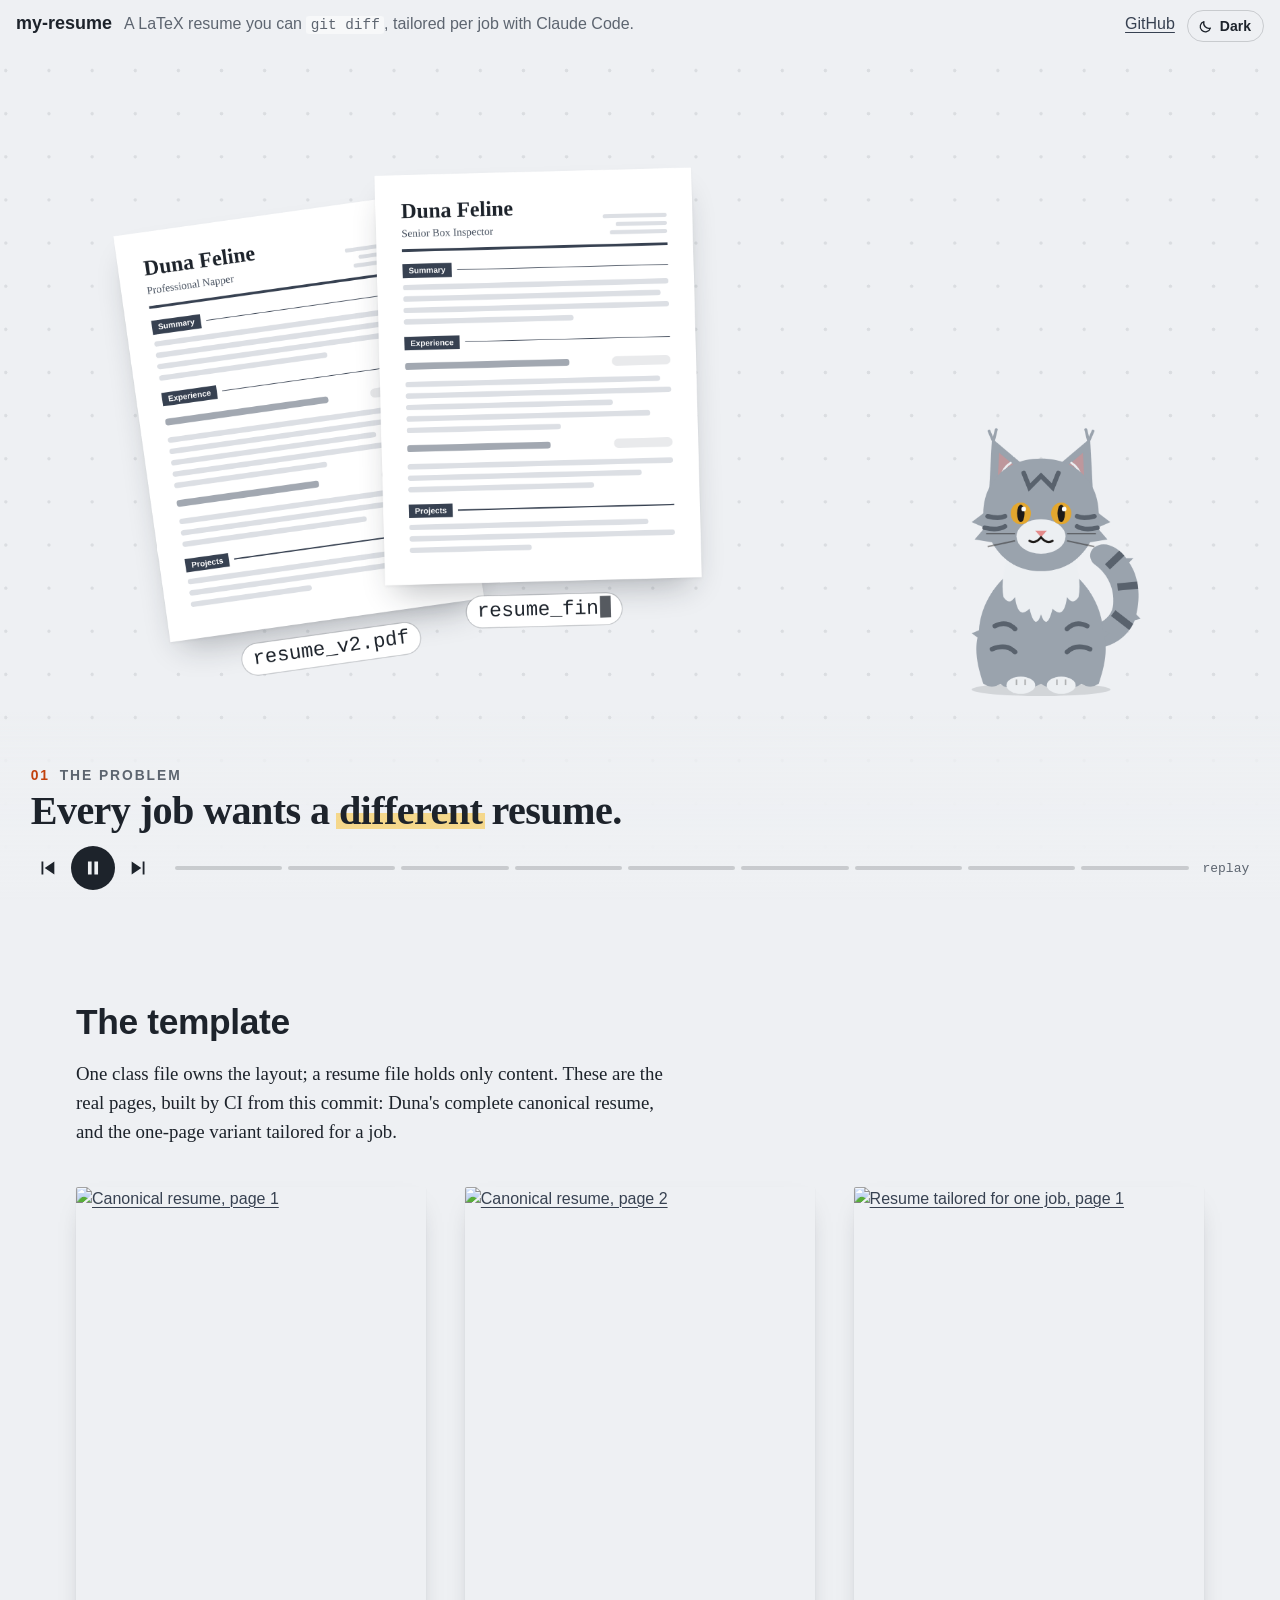
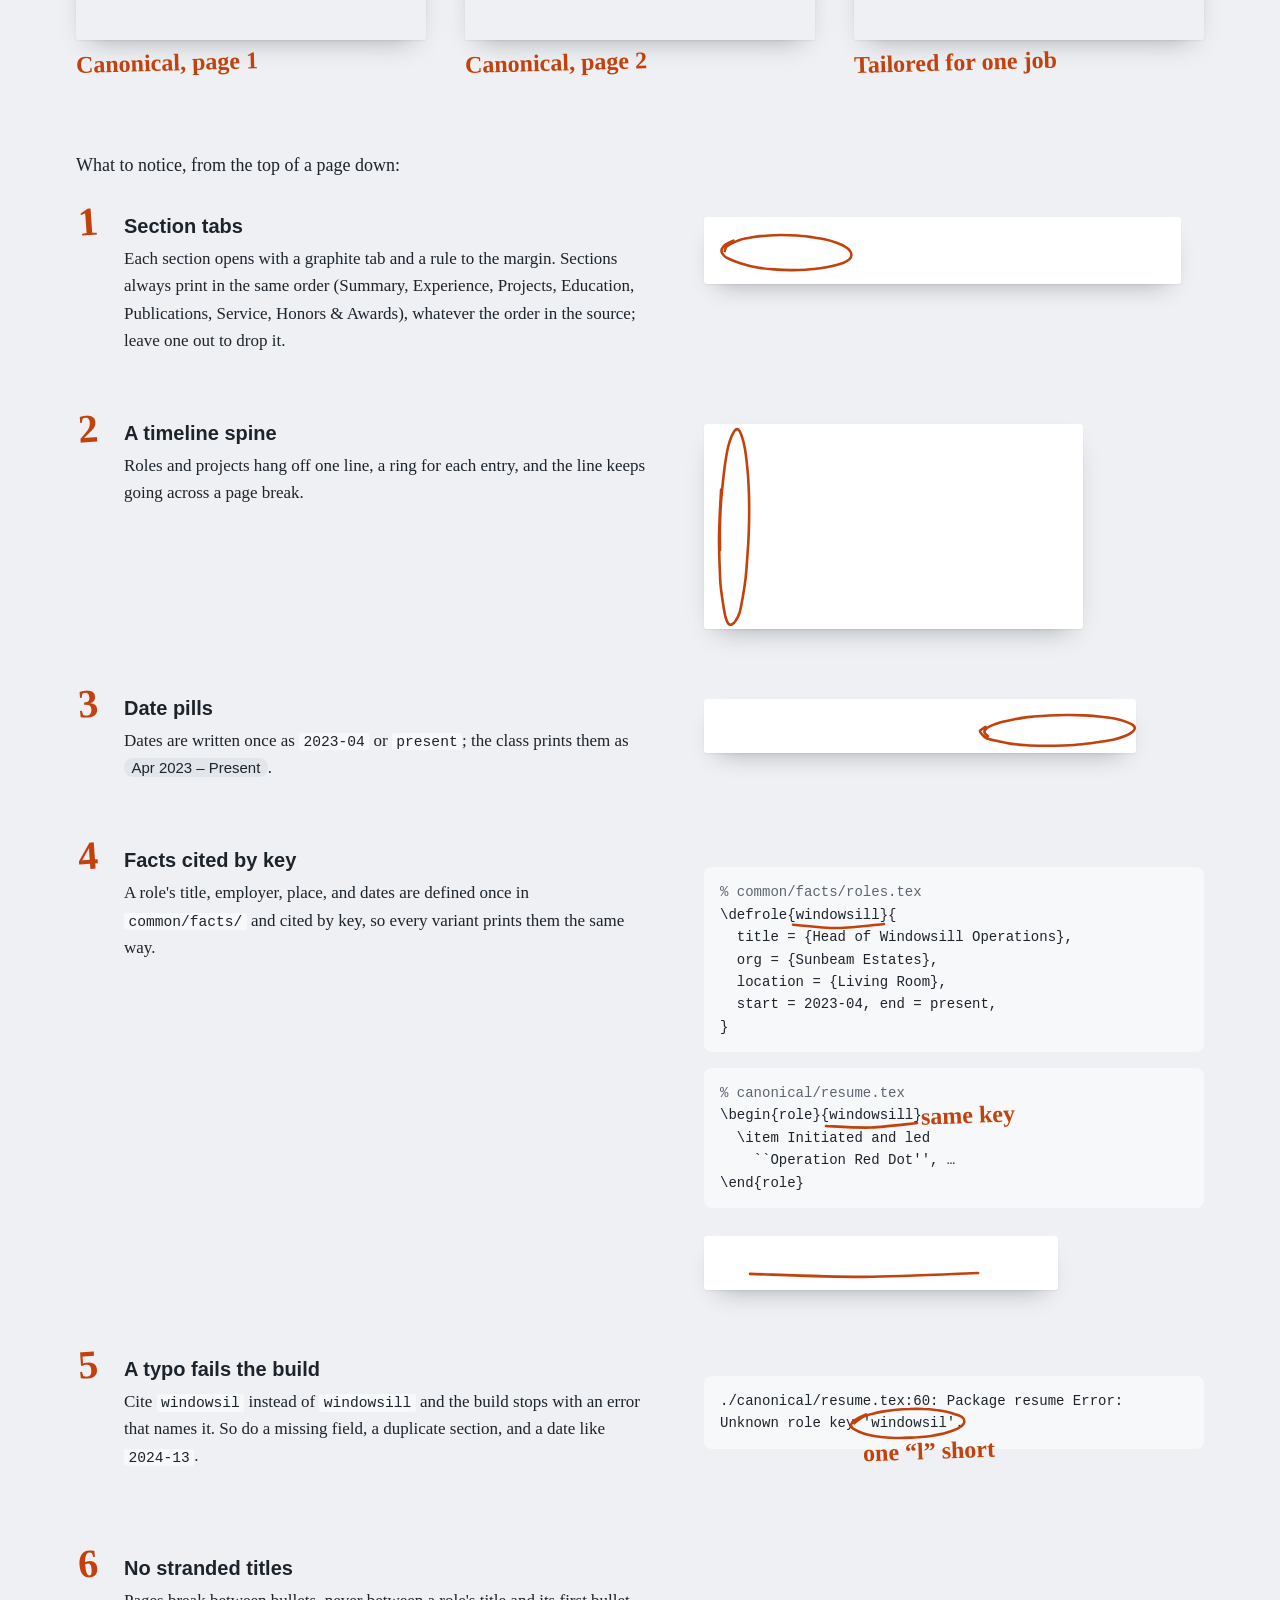
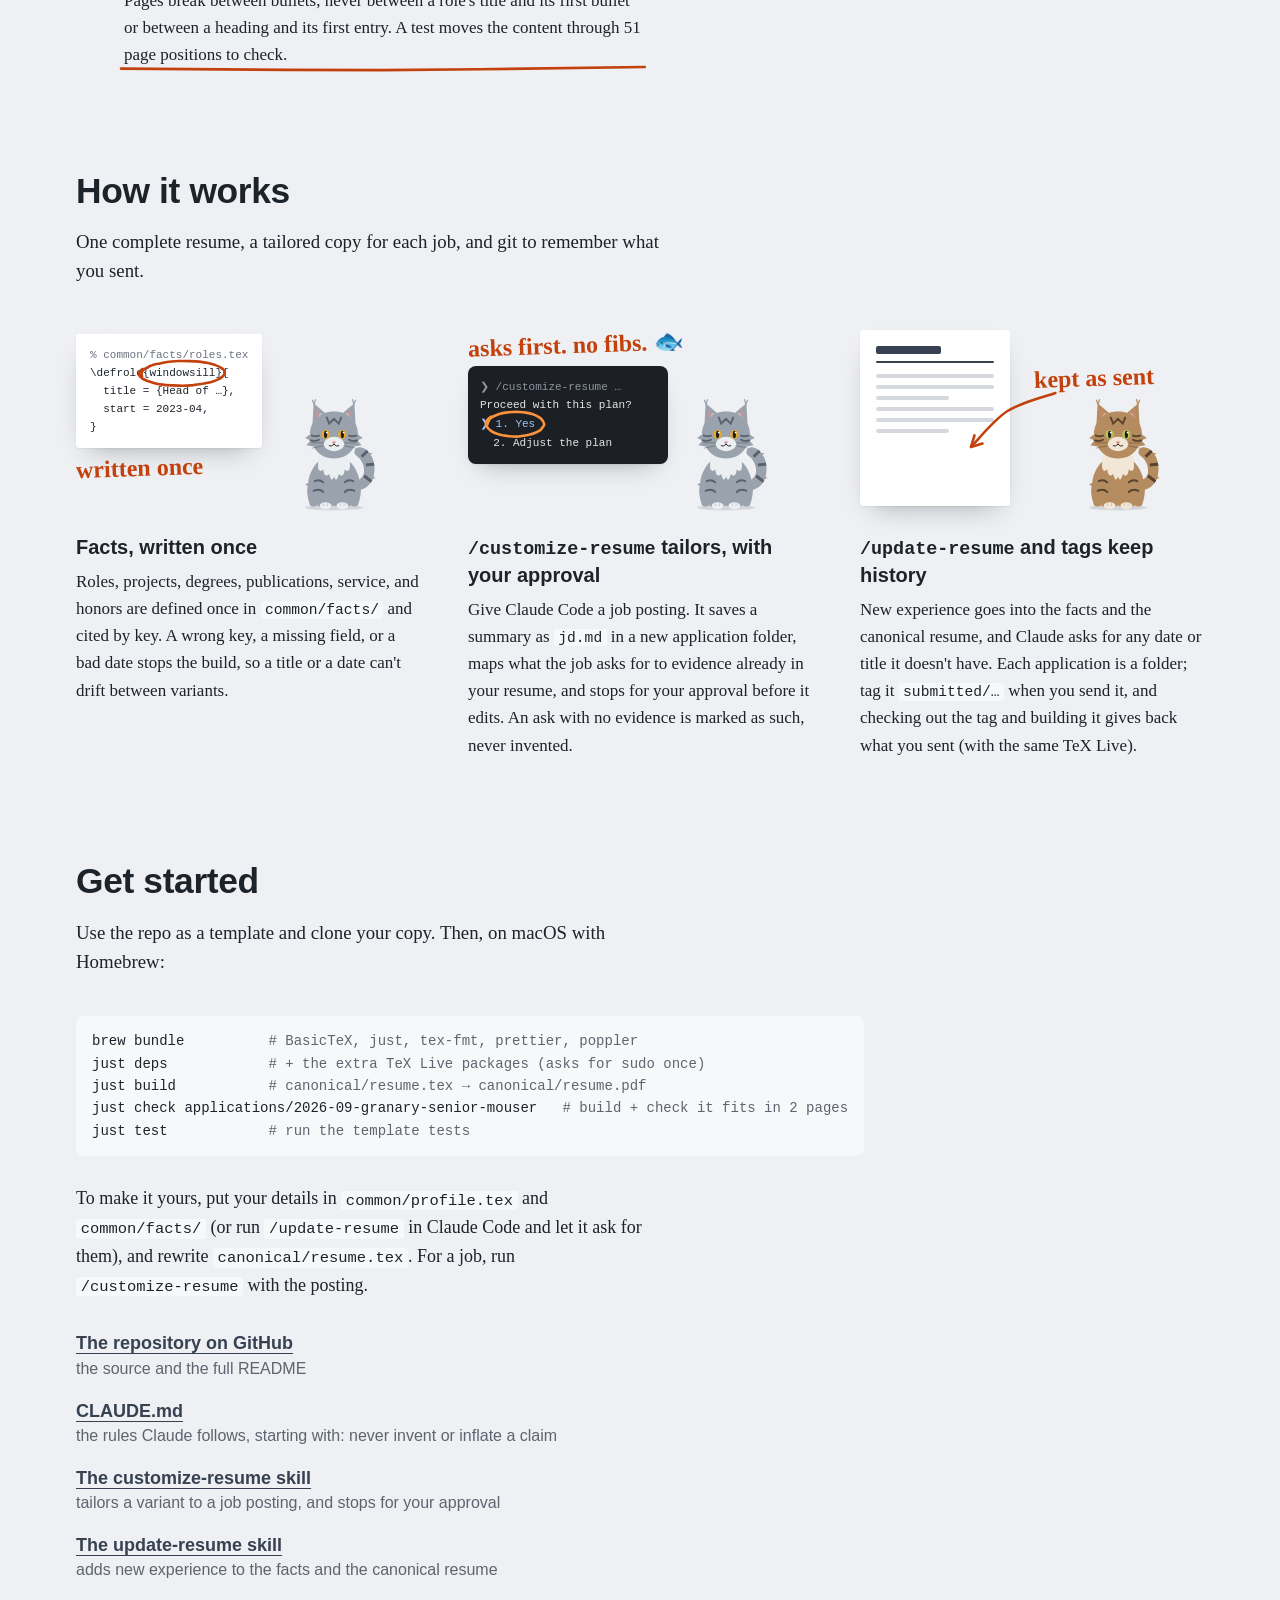
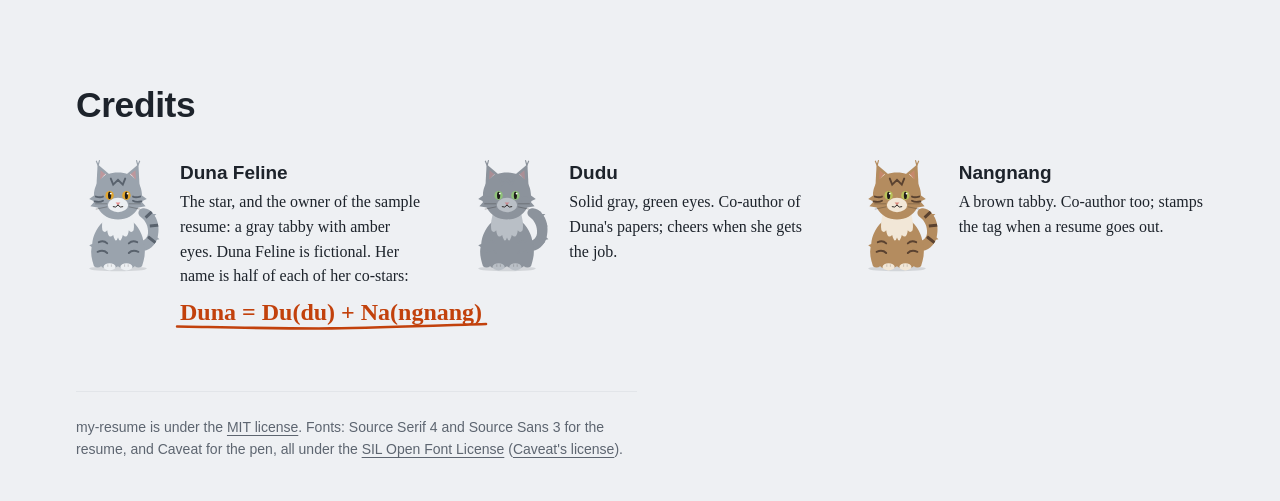
==== commit 913ac088: "fix: pen ink token and kept-as-sent arrow contrast" ====
--- a/site/index.html
+++ b/site/index.html
@@ -322,7 +322,7 @@
                   class="mini-stamp"
                   data-pen="arrow"
                   data-pen-from="62 -78"
-                  data-pen-ink="desk"
+                  data-pen-ink="paper"
                   data-note="kept as sent"
                   data-note-side="from"
                 >
--- a/site/style.css
+++ b/site/style.css
@@ -379,6 +379,7 @@
   --paper: #ffffff;
   --pen: #c2410c; /* on paper */
   --pen-desk: #c2410c; /* on the desk */
+  --pen-term: #fb923c; /* on the terminal card (dark in both themes) */
   --line: rgb(29 35 43 / 0.18);
   --cat-edge: transparent; /* the cats' outline, for the dark desk */
   --term-edge: transparent; /* the terminal card's edge, for the dark desk */
@@ -407,6 +408,7 @@
     --muted: #a3acb8;
     --paper: #f7f7f5;
     --pen-desk: #fb923c;
+    --pen-term: #fb923c;
     --line: rgb(238 241 245 / 0.22);
     --cat-edge: rgb(255 255 255 / 0.2);
     --term-edge: rgb(255 255 255 / 0.14);
@@ -429,6 +431,7 @@
   --muted: #a3acb8;
   --paper: #f7f7f5;
   --pen-desk: #fb923c;
+  --pen-term: #fb923c;
   --line: rgb(238 241 245 / 0.22);
   --cat-edge: rgb(255 255 255 / 0.2);
   --term-edge: rgb(255 255 255 / 0.14);
@@ -2224,7 +2227,7 @@
 }
 /* On a terminal card (dark in both themes). */
 .pen-mark[data-ink="term"] {
-  color: #fb923c;
+  color: var(--pen-term);
 }
 
 /* ------------------------------------------------------------------------------------------
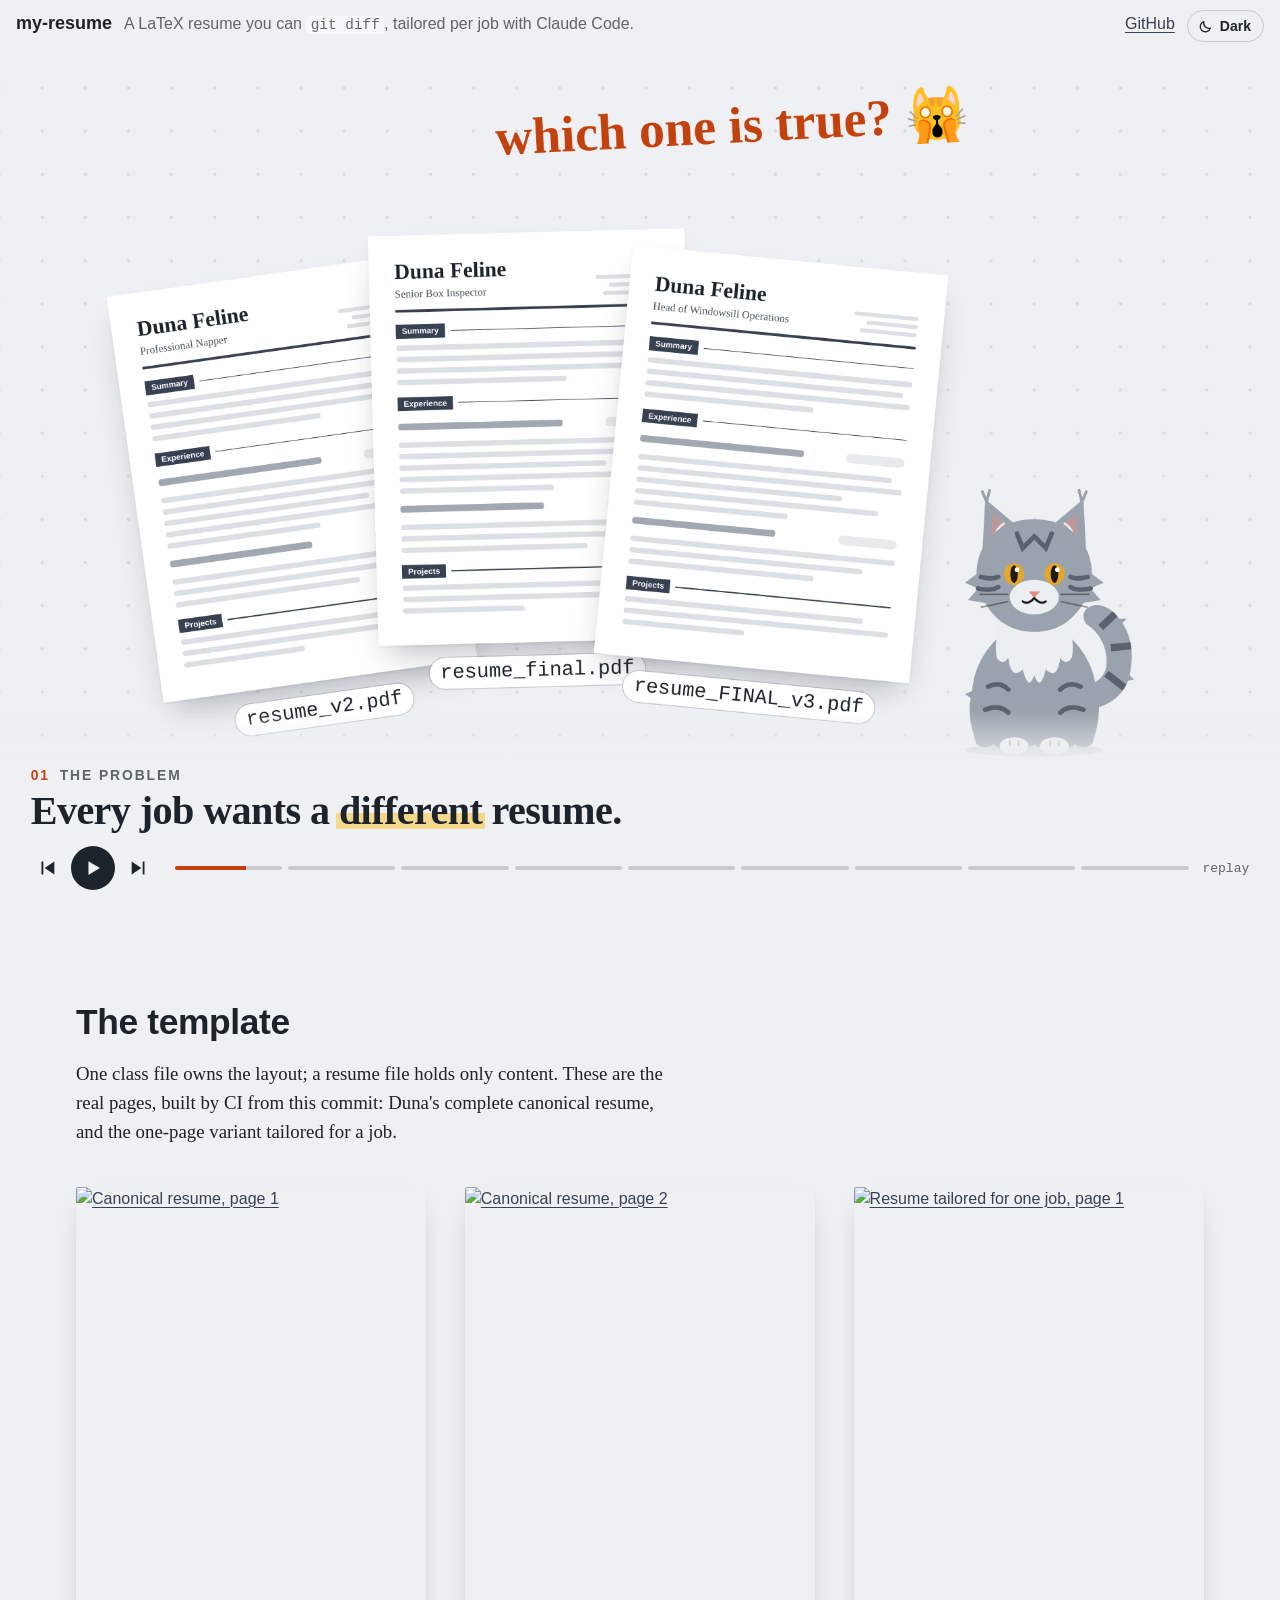
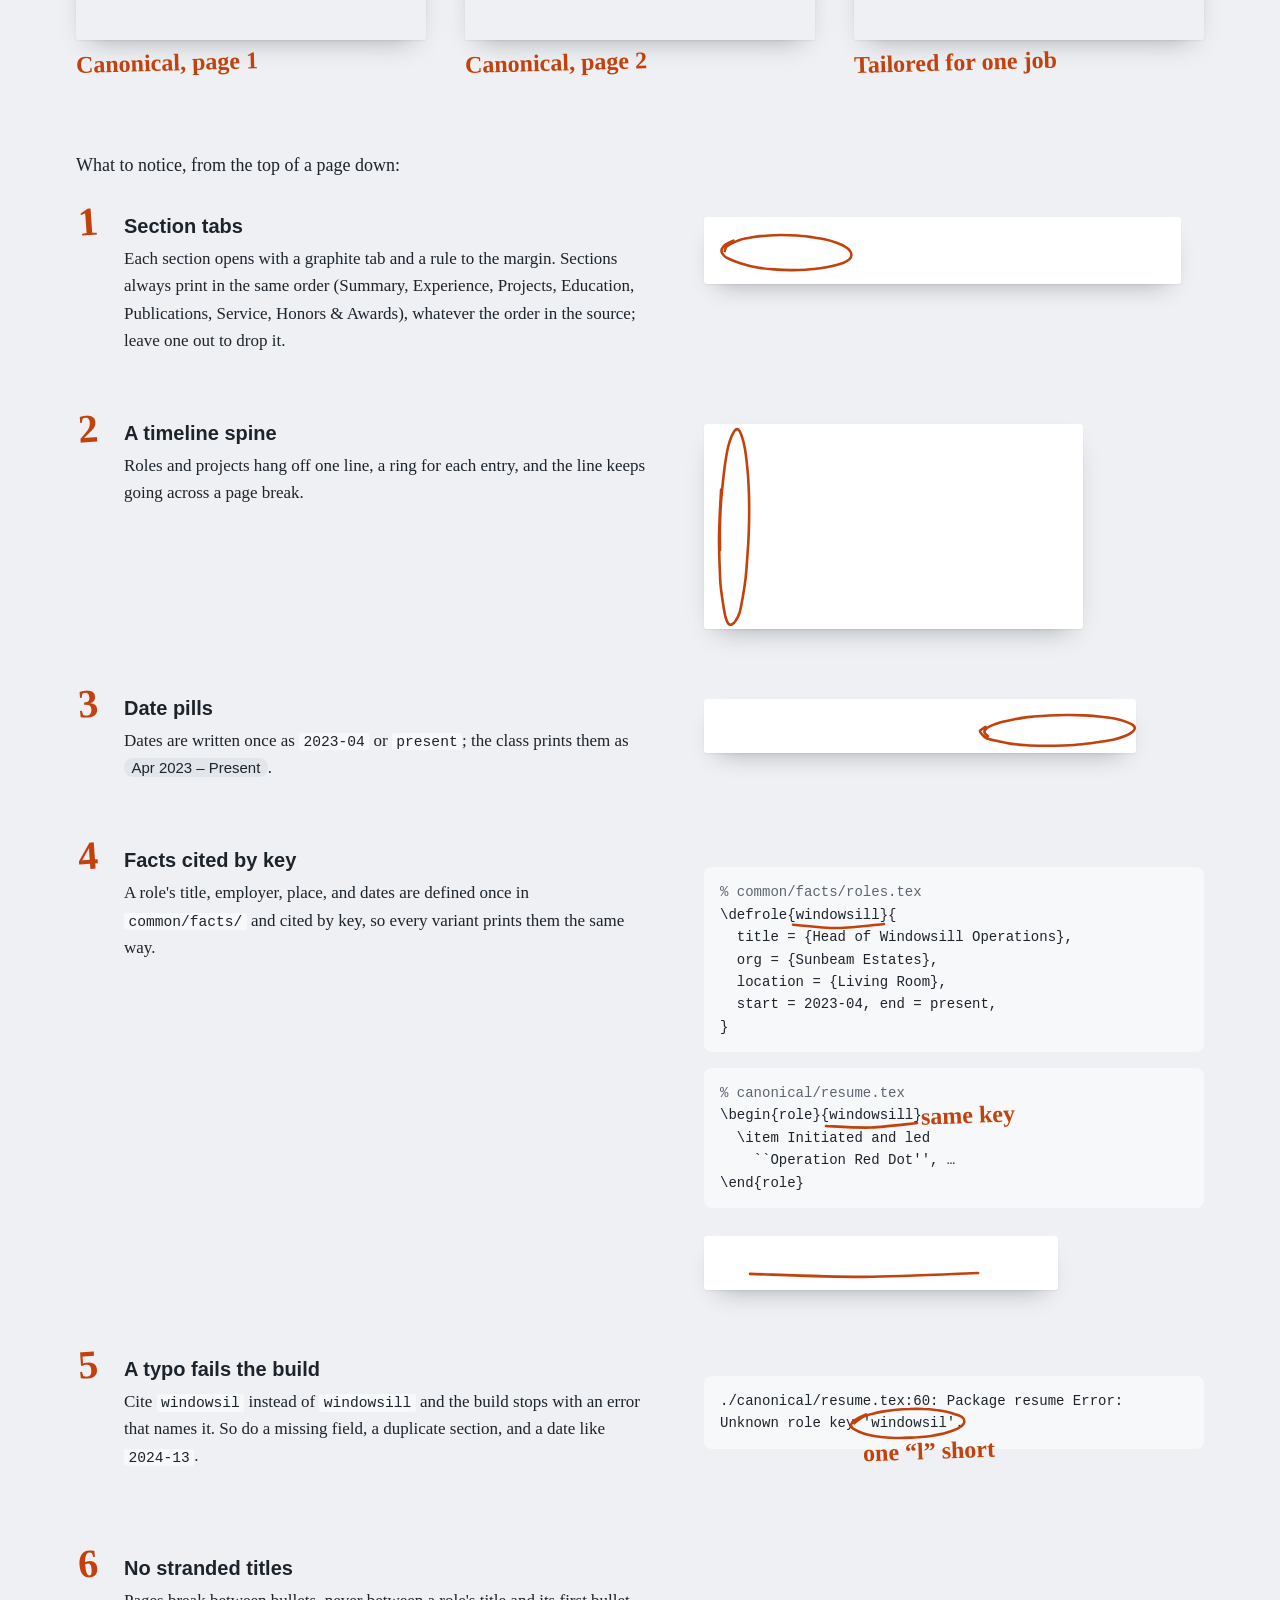
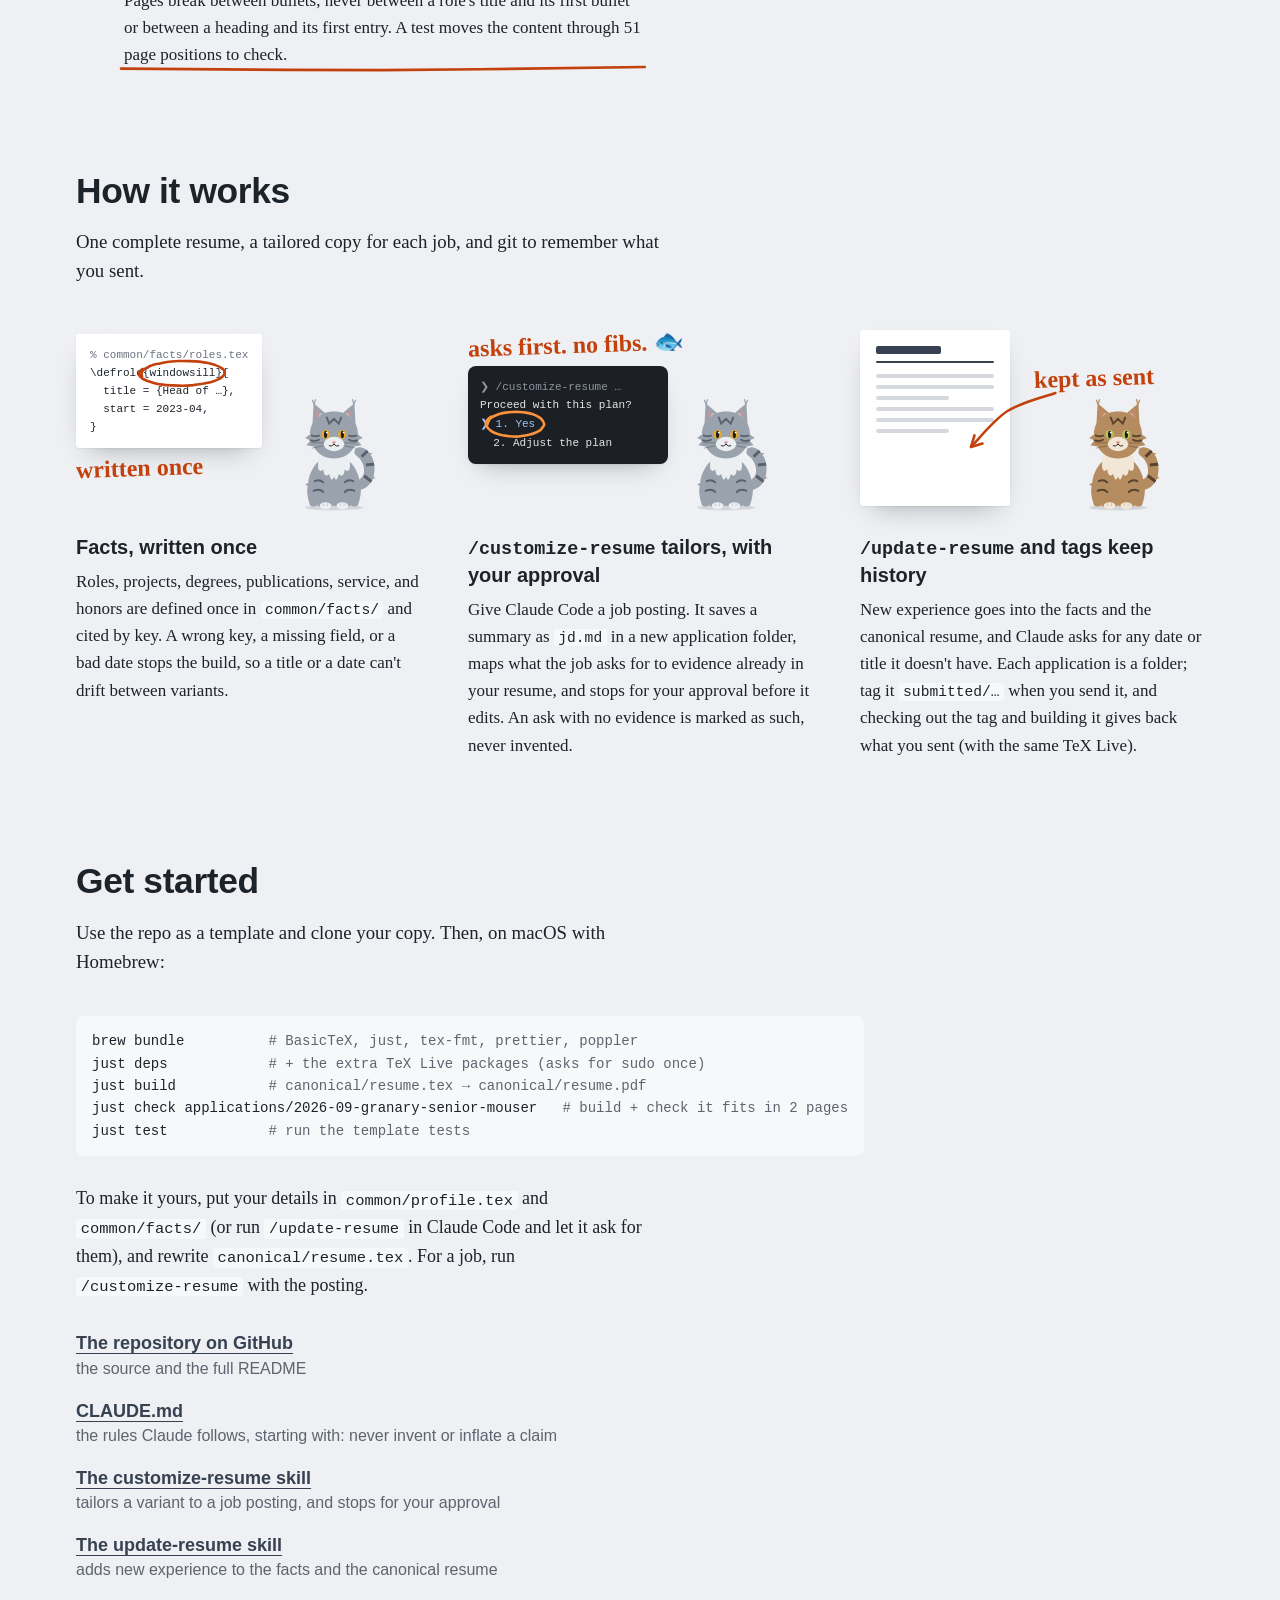
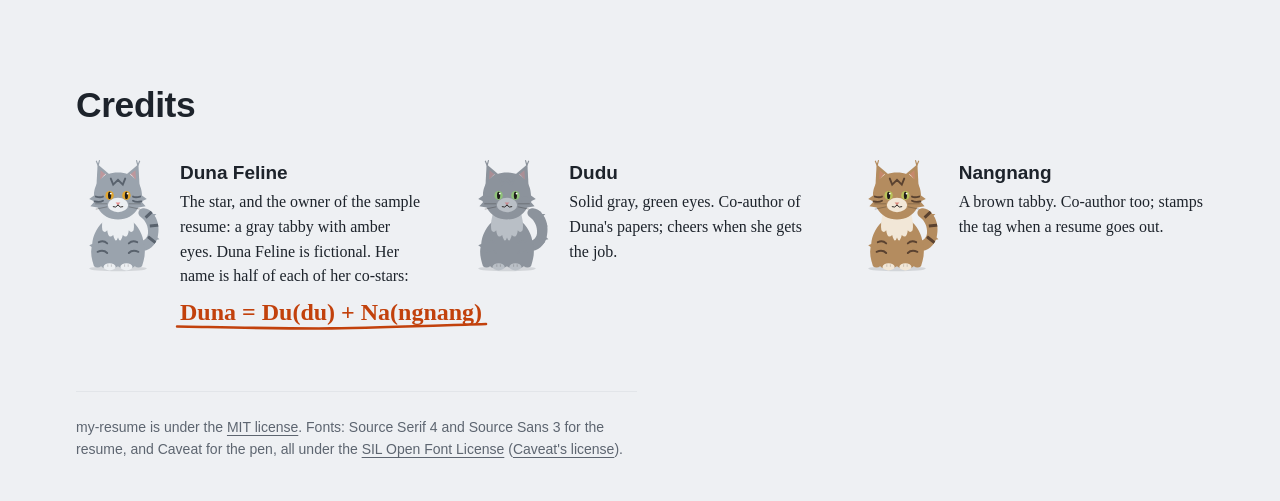
==== commit ea02d516: "fix: polish tooltips, scrim, notes, and toggle state" ====
--- a/site/index.html
+++ b/site/index.html
@@ -43,6 +43,16 @@
         </svg>
         <span>Dark</span><span class="visually-hidden"> theme</span>
       </button>
+      <script>
+        // The toggle's state from the first paint (theme.js keeps it up to date).
+        {
+          const system = matchMedia("(prefers-color-scheme: dark)").matches ? "dark" : "light";
+          const theme = document.documentElement.dataset.theme ?? system;
+          document
+            .getElementById("theme-toggle")
+            .setAttribute("aria-pressed", String(theme === "dark"));
+        }
+      </script>
     </header>
 
     <section
--- a/site/style.css
+++ b/site/style.css
@@ -593,8 +593,8 @@
   z-index: 1;
   background: linear-gradient(
     to bottom,
-    rgb(from var(--desk) r g b / 0) 0,
-    rgb(from var(--desk) r g b / 0.9) 56px,
+    color-mix(in srgb, var(--desk) 0%, transparent) 0,
+    color-mix(in srgb, var(--desk) 90%, transparent) 56px,
     var(--desk) 100%
   );
   pointer-events: none;
@@ -751,7 +751,16 @@
 .fc-seg[aria-current] .fc-fill {
   background: var(--pen-desk);
 }
-.fc-seg:hover .fc-bar,
+/* Hover only where a pointer can hover: on touch, :hover sticks after a tap. */
+@media (hover: hover) {
+  .fc-seg:hover .fc-bar {
+    height: 8px;
+    margin-top: -4px;
+  }
+  .fc-seg:hover .fc-tip {
+    opacity: 1;
+  }
+}
 .fc-seg:focus-visible .fc-bar {
   height: 8px;
   margin-top: -4px;
@@ -780,7 +789,6 @@
   right: 0;
   translate: none;
 }
-.fc-seg:hover .fc-tip,
 .fc-seg:focus-visible .fc-tip {
   opacity: 1;
 }
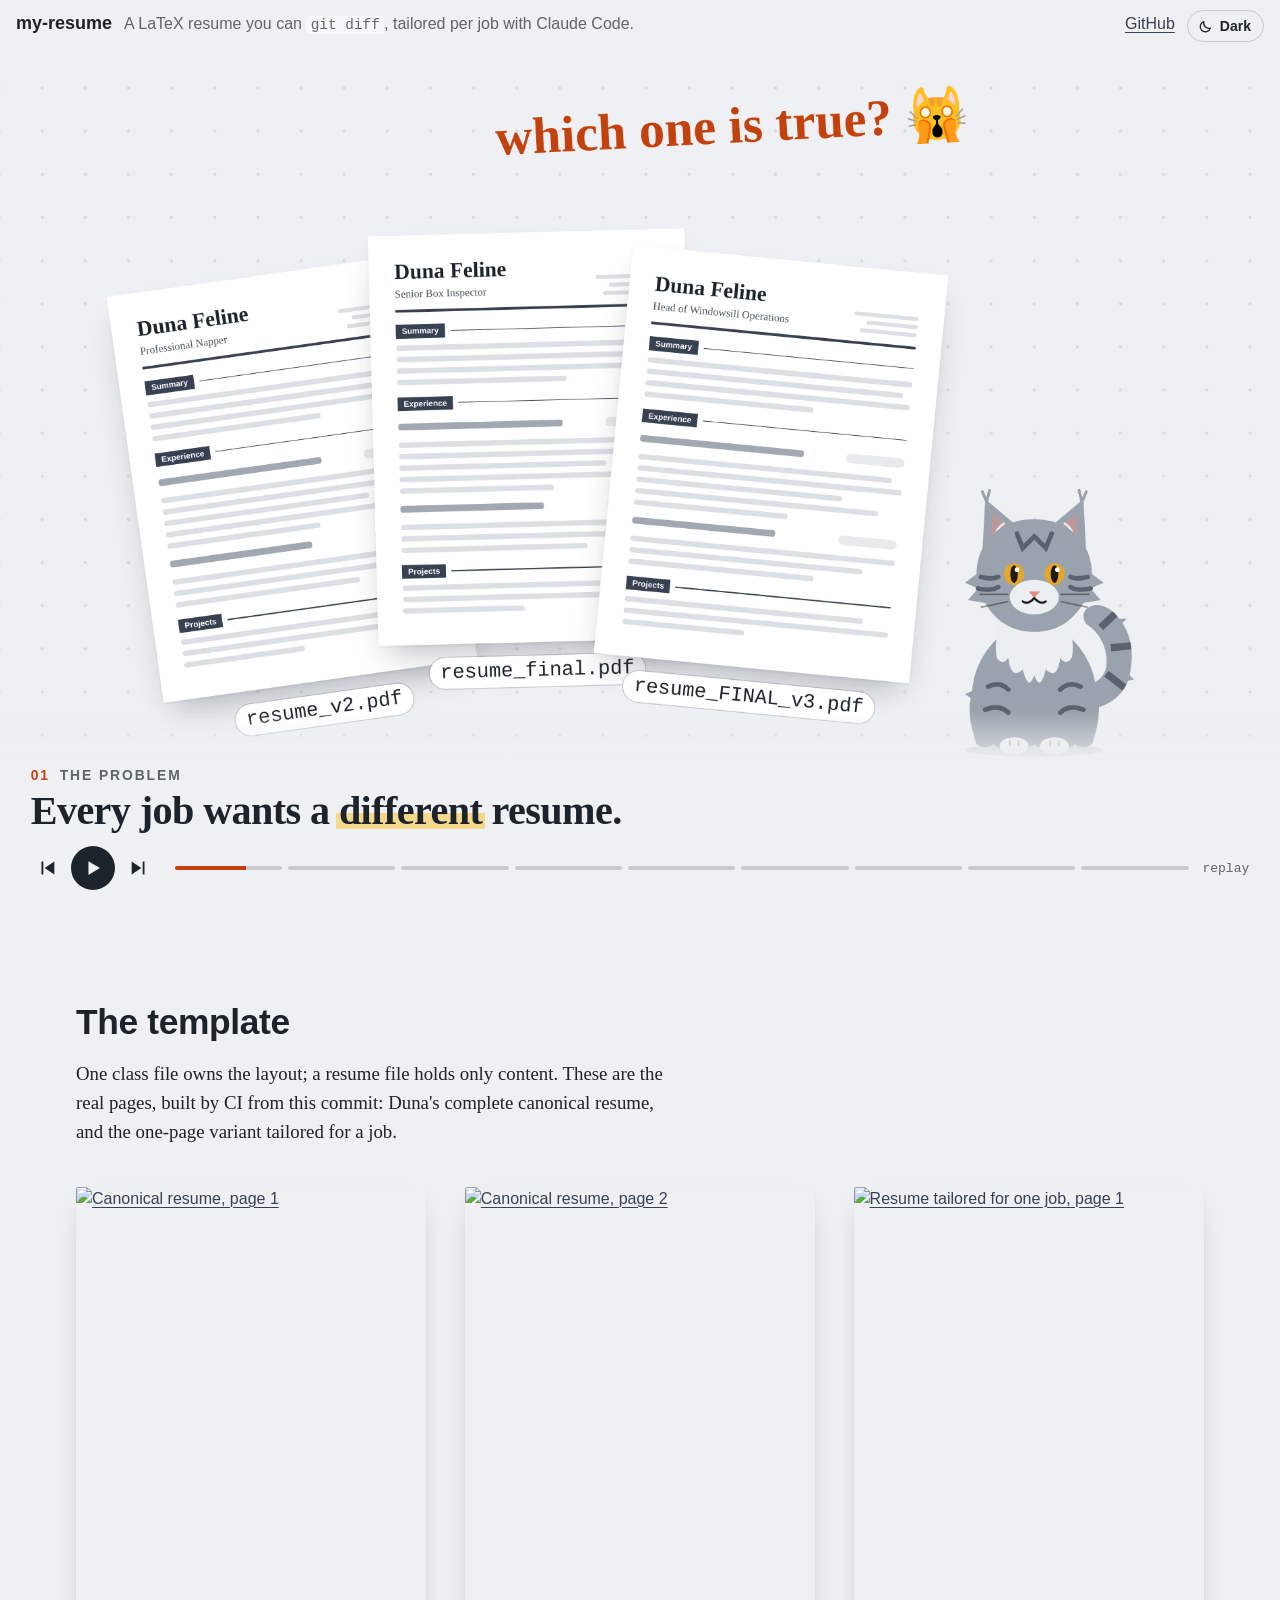
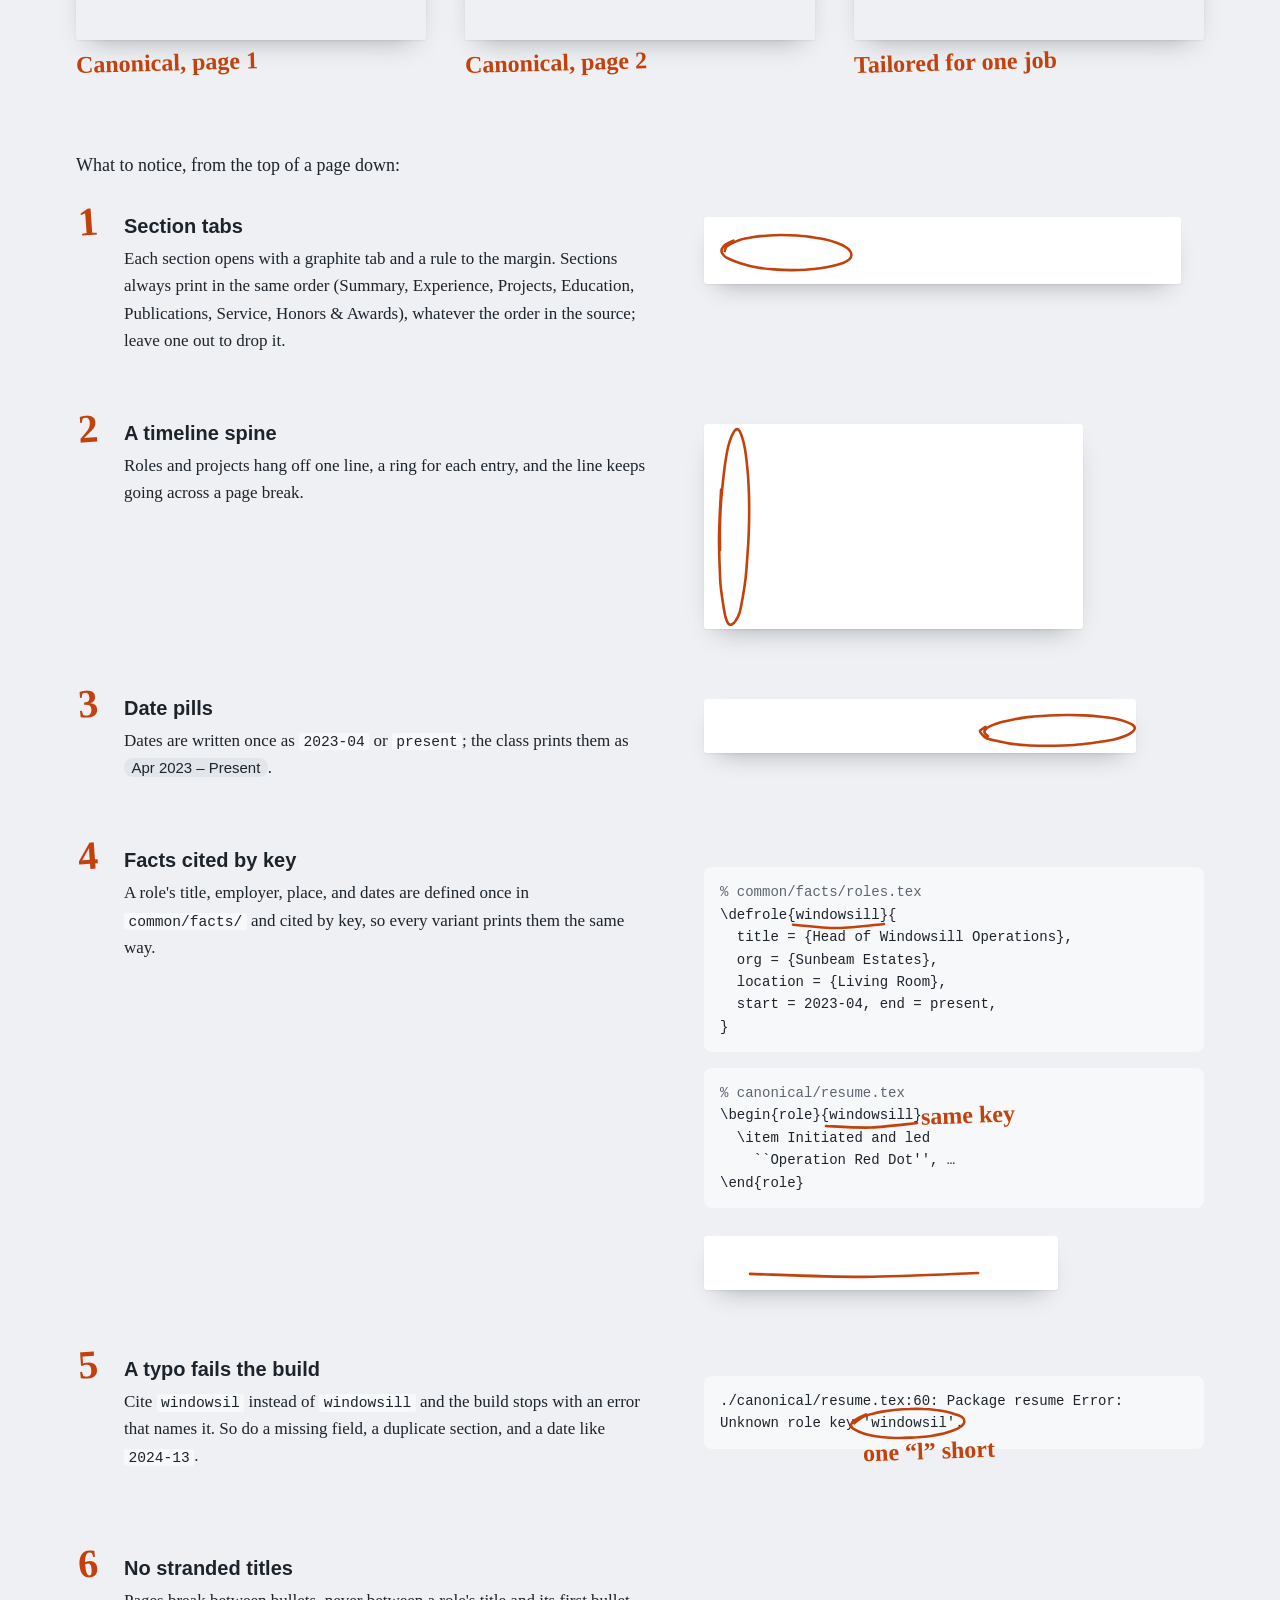
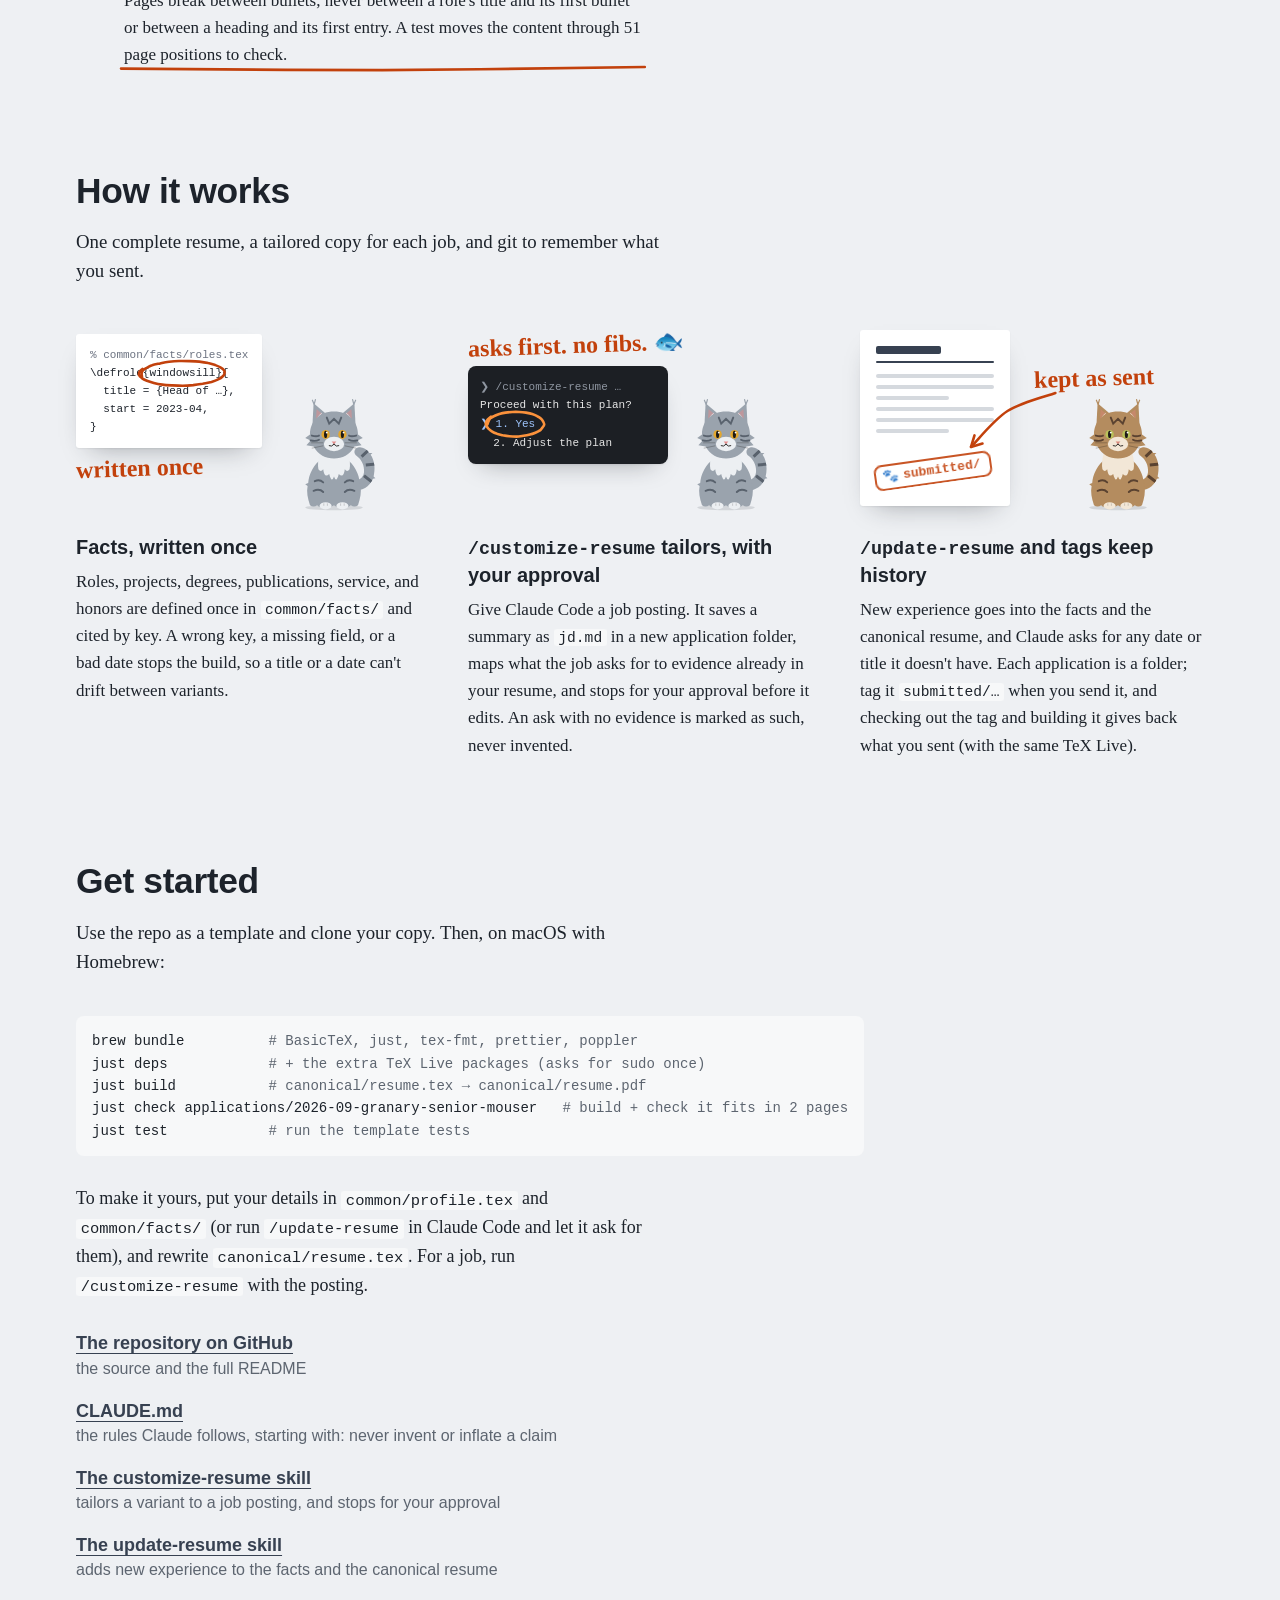
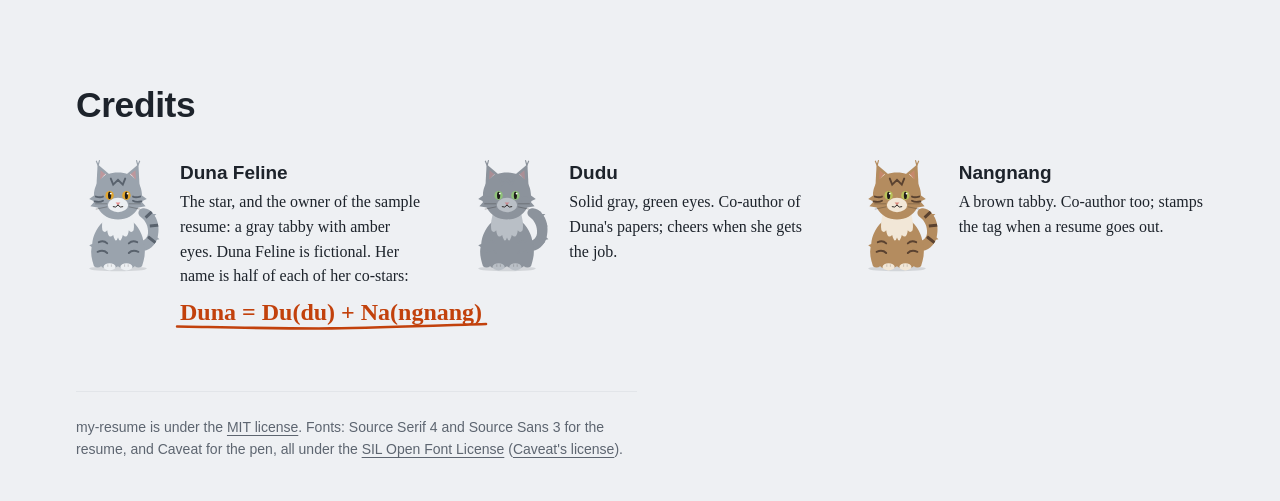
==== commit b23e47ea: "feat: add a canonical link, JSON-LD, and a sitemap to the site" ====
--- a/site/index.html
+++ b/site/index.html
@@ -18,6 +18,27 @@
     />
     <meta property="og:image" content="https://shengtuo.me/my-resume/img/canonical-1.png" />
     <meta property="og:url" content="https://shengtuo.me/my-resume/" />
+    <link rel="canonical" href="https://shengtuo.me/my-resume/" />
+    <!-- The author @id is the Person entity on shengtuo.me's homepage; keep it exactly. -->
+    <script type="application/ld+json">
+      {
+        "@context": "https://schema.org",
+        "@type": "SoftwareSourceCode",
+        "name": "my-resume",
+        "description": "Resume-as-code: a tested XeLaTeX template, a canonical-to-tailored-variant workflow, and Claude Code skills to tailor it to a job posting.",
+        "url": "https://shengtuo.me/my-resume/",
+        "image": "https://shengtuo.me/my-resume/img/canonical-1.png",
+        "codeRepository": "https://github.com/h1994st/my-resume",
+        "programmingLanguage": ["TeX", "JavaScript"],
+        "license": "https://opensource.org/licenses/MIT",
+        "author": {
+          "@type": "Person",
+          "@id": "https://shengtuo.me/#person",
+          "name": "Shengtuo Hu",
+          "url": "https://shengtuo.me/"
+        }
+      }
+    </script>
     <link
       rel="icon"
       href="data:image/svg+xml,%3Csvg xmlns='http://www.w3.org/2000/svg' viewBox='0 0 32 32'%3E%3Cpath d='M16 0v32' stroke='%23c3c6cb' stroke-width='4'/%3E%3Ccircle cx='16' cy='16' r='9' fill='%23fff' stroke='%23374151' stroke-width='5'/%3E%3C/svg%3E"
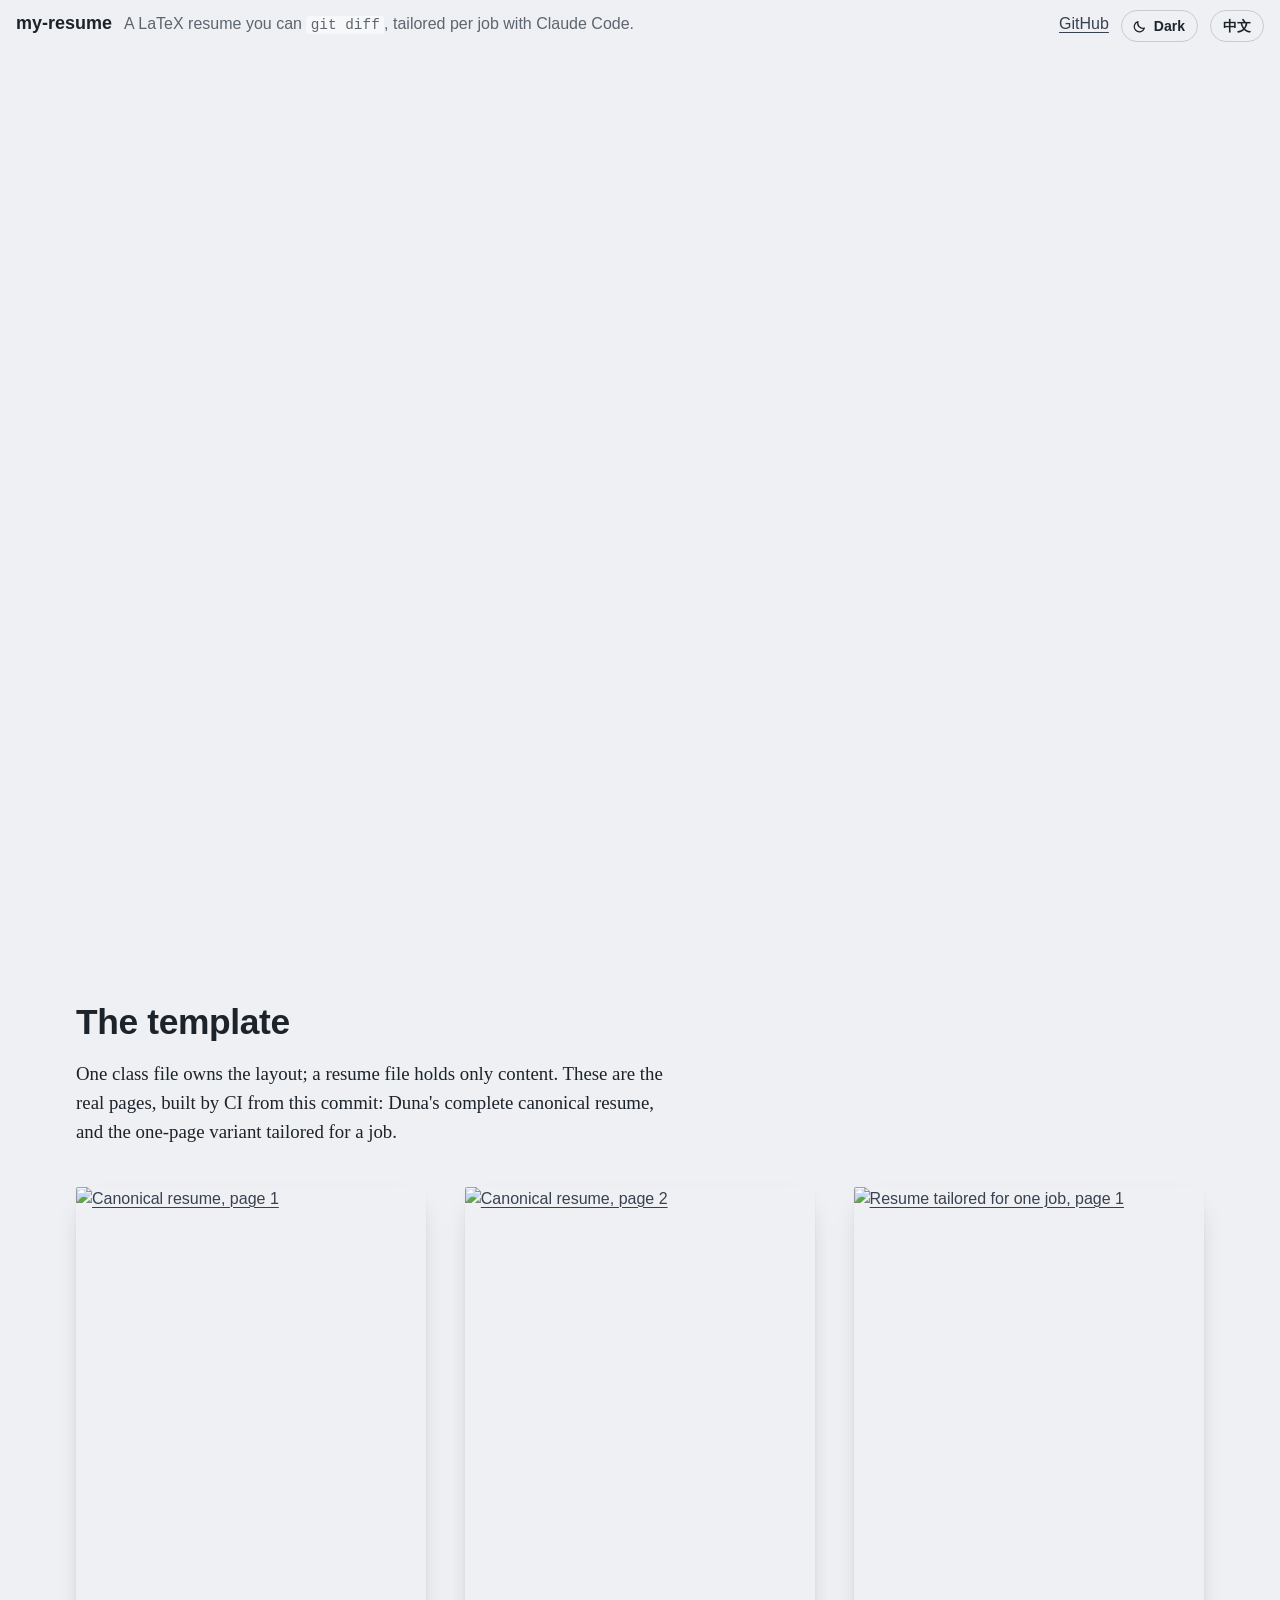
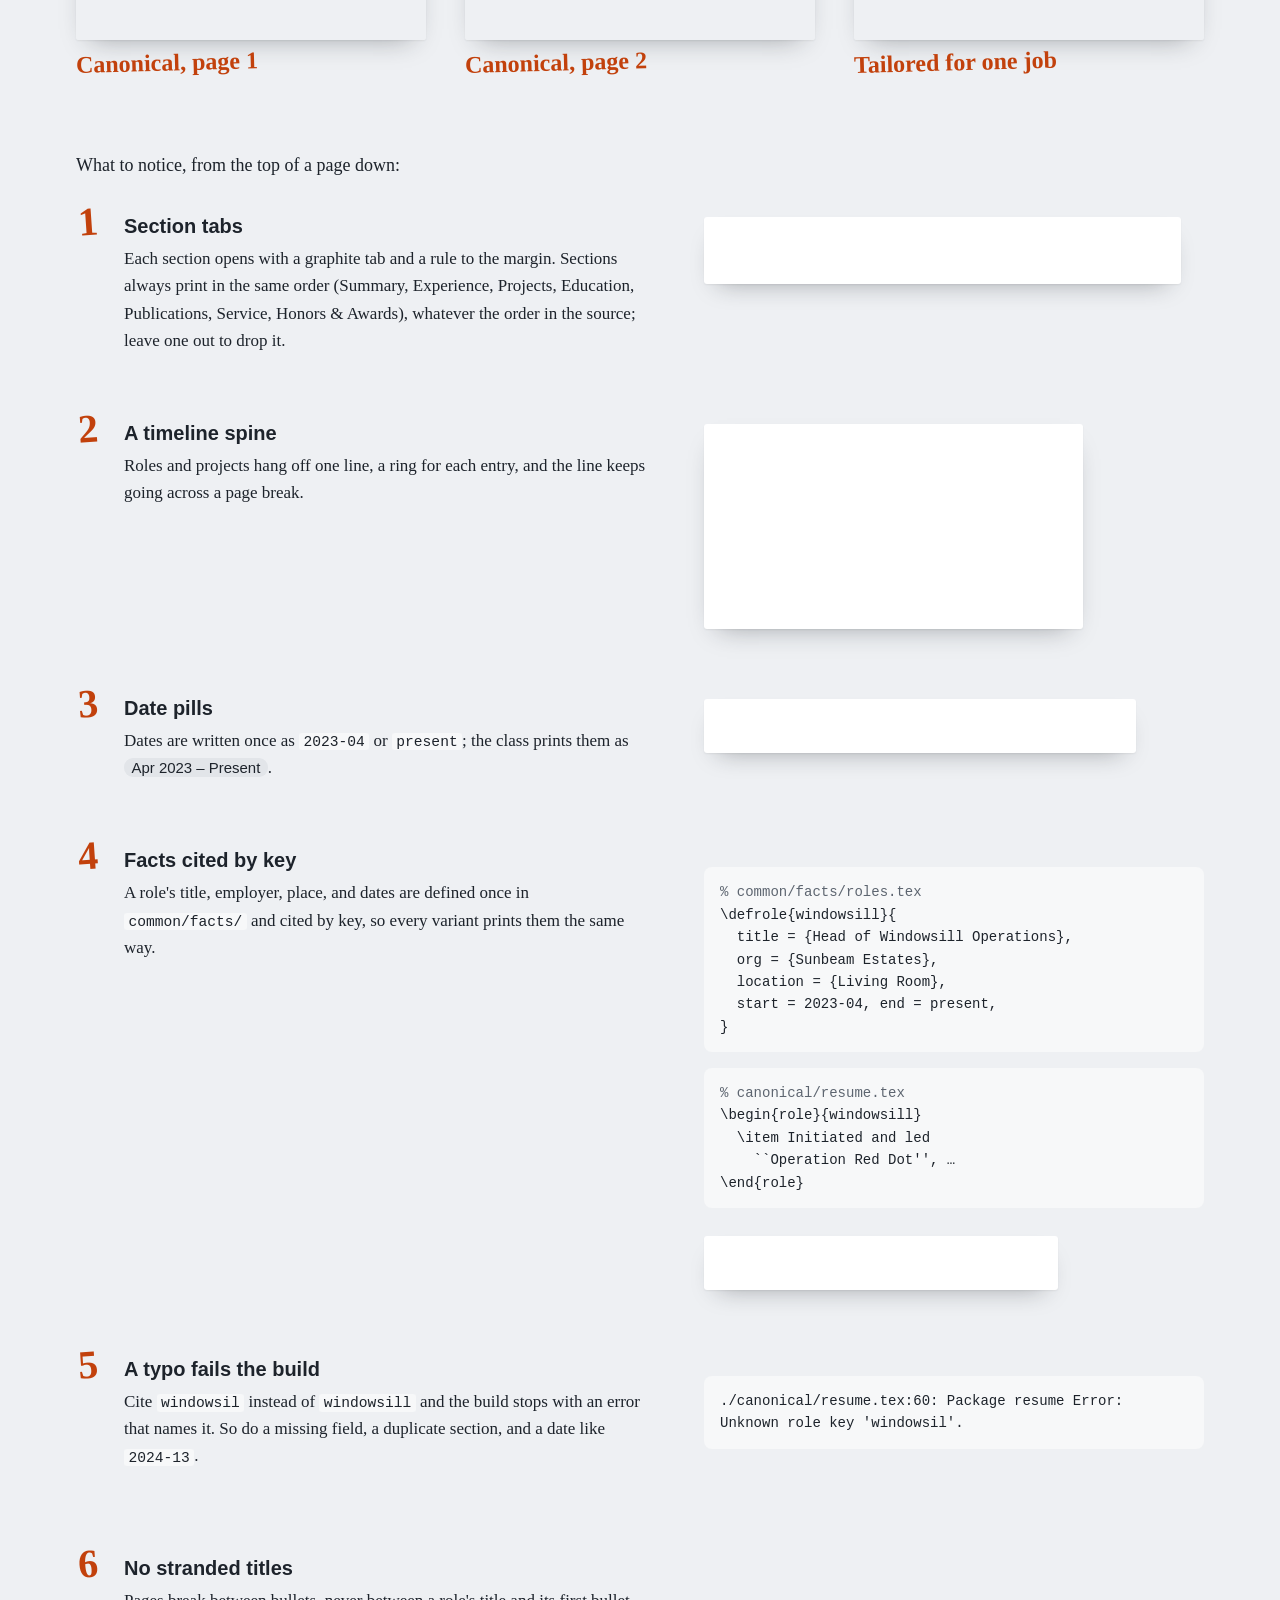
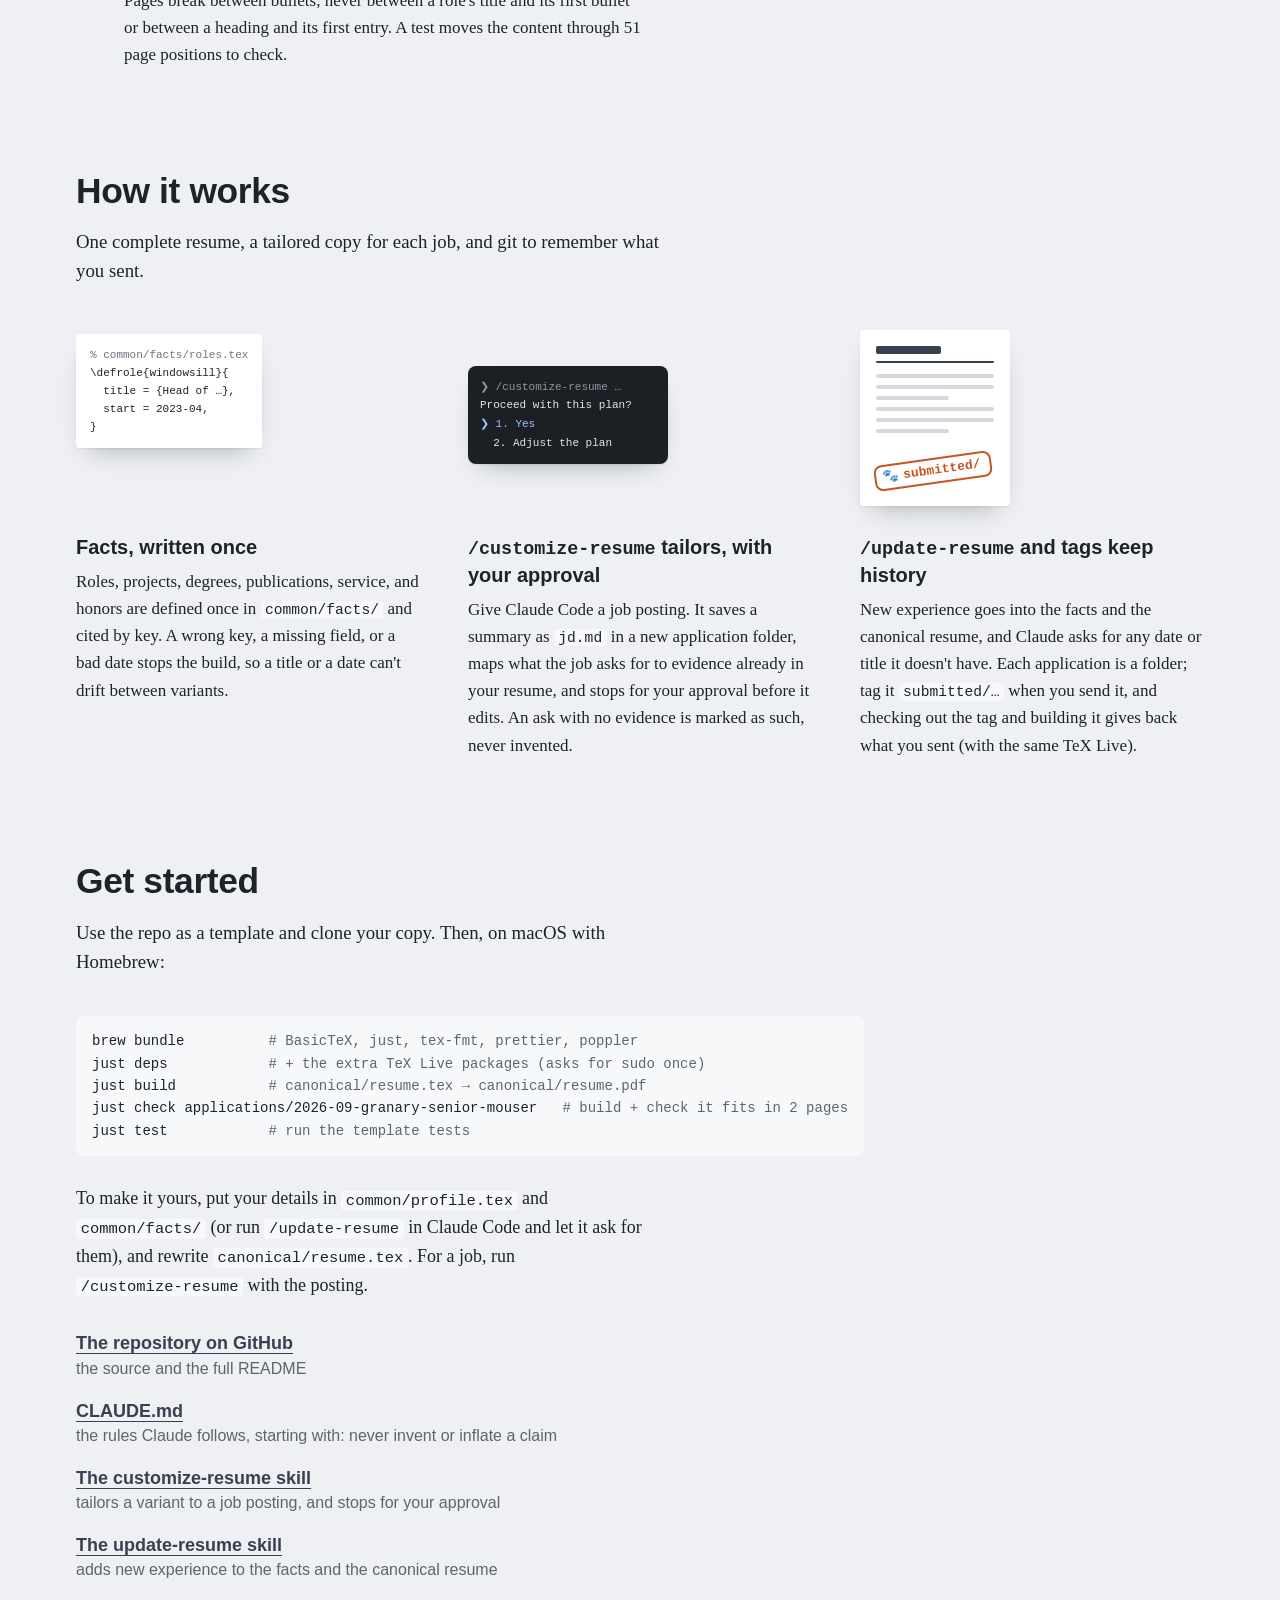
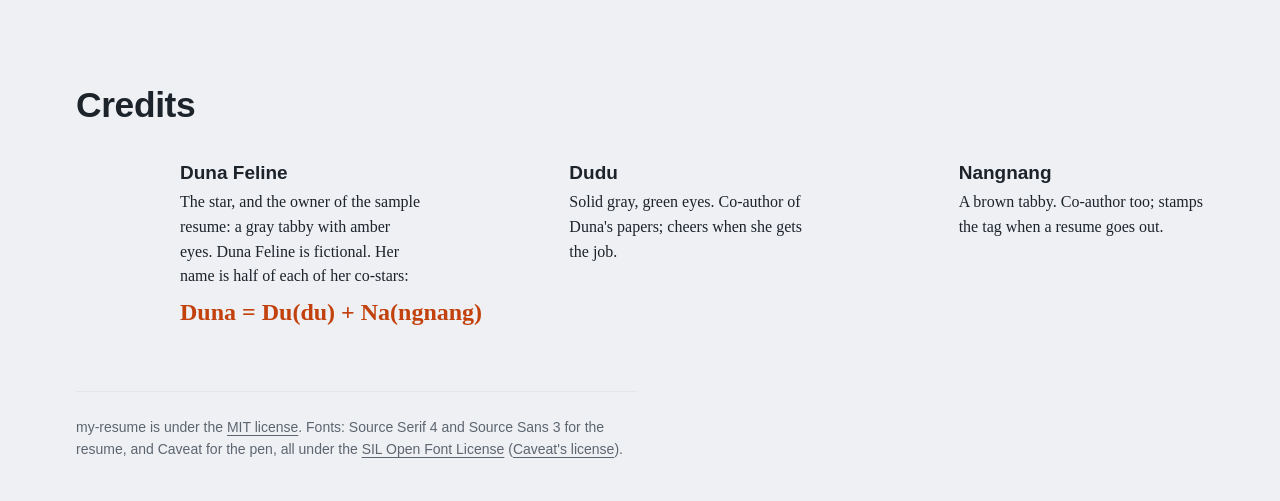
==== commit 31258880: "feat: make the project site bilingual" ====
--- a/site/index.html
+++ b/site/index.html
@@ -49,6 +49,19 @@
         const theme = localStorage.getItem("theme");
         if (theme === "light" || theme === "dark") document.documentElement.dataset.theme = theme;
       } catch {}
+      // The language (i18n.js): ?lang=en|zh for this visit, else the stored choice, else English.
+      // While it is Chinese, style.css hides the English it replaces until i18n.js has run.
+      {
+        let lang = new URLSearchParams(location.search).get("lang");
+        if (lang !== "en" && lang !== "zh") {
+          try {
+            lang = localStorage.getItem("lang");
+          } catch {}
+        }
+        if (lang !== "zh") lang = "en";
+        document.documentElement.lang = lang === "zh" ? "zh-Hans" : "en";
+        document.documentElement.dataset.lang = lang;
+      }
     </script>
     <link rel="stylesheet" href="style.css" />
     <script type="module" src="main.js"></script>
@@ -56,22 +69,34 @@
   <body>
     <header class="site-title">
       <h1>my-resume</h1>
-      <p>A LaTeX resume you can <code>git diff</code>, tailored per job with Claude Code.</p>
+      <p data-i18n="header.tagline">
+        A LaTeX resume you can <code>git diff</code>, tailored per job with Claude Code.
+      </p>
       <a href="https://github.com/h1994st/my-resume">GitHub</a>
       <button type="button" class="theme-toggle" id="theme-toggle" aria-pressed="false">
         <svg viewBox="0 0 20 20" width="16" height="16" aria-hidden="true" focusable="false">
           <path d="M15.5 12.6A6.5 6.5 0 0 1 7.4 4.5a6.5 6.5 0 1 0 8.1 8.1z" />
         </svg>
-        <span>Dark</span><span class="visually-hidden"> theme</span>
+        <span data-i18n="theme.label">Dark</span
+        ><span class="visually-hidden" data-i18n="theme.suffix"> theme</span>
+      </button>
+      <button type="button" class="lang-toggle" id="lang-toggle">
+        <span lang="zh-Hans">中文</span>
       </button>
       <script>
-        // The toggle's state from the first paint (theme.js keeps it up to date).
+        // The toggles' state from the first paint (theme.js and i18n.js keep it up to date).
         {
           const system = matchMedia("(prefers-color-scheme: dark)").matches ? "dark" : "light";
           const theme = document.documentElement.dataset.theme ?? system;
           document
             .getElementById("theme-toggle")
             .setAttribute("aria-pressed", String(theme === "dark"));
+          // The language toggle names the language it switches to, in that language.
+          const label = document.querySelector("#lang-toggle [lang]");
+          if (document.documentElement.dataset.lang === "zh") {
+            label.textContent = "EN";
+            label.lang = "en";
+          }
         }
       </script>
     </header>
@@ -81,12 +106,13 @@
       id="film"
       aria-roledescription="demo"
       aria-label="The my-resume film: a scripted replay of the workflow"
+      data-i18n-attr="aria-roledescription:film.role aria-label:film.label"
     ></section>
 
     <main class="sections">
       <section class="section" id="template" aria-labelledby="template-title">
-        <h2 id="template-title">The template</h2>
-        <p class="lead">
+        <h2 id="template-title" data-i18n="template.title">The template</h2>
+        <p class="lead" data-i18n="template.lead">
           One class file owns the layout; a resume file holds only content. These are the real
           pages, built by CI from this commit: Duna's complete canonical resume, and the one-page
           variant tailored for a job.
@@ -98,47 +124,52 @@
               <img
                 src="img/canonical-1.png"
                 alt="Canonical resume, page 1"
+                data-i18n-attr="alt:template.page1.alt"
                 width="935"
                 height="1210"
                 loading="lazy"
               />
             </a>
-            <figcaption>Canonical, page 1</figcaption>
+            <figcaption data-i18n="template.page1.caption">Canonical, page 1</figcaption>
           </figure>
           <figure>
             <a href="pdf/canonical.pdf">
               <img
                 src="img/canonical-2.png"
                 alt="Canonical resume, page 2"
+                data-i18n-attr="alt:template.page2.alt"
                 width="935"
                 height="1210"
                 loading="lazy"
               />
             </a>
-            <figcaption>Canonical, page 2</figcaption>
+            <figcaption data-i18n="template.page2.caption">Canonical, page 2</figcaption>
           </figure>
           <figure>
             <a href="pdf/tailored.pdf">
               <img
                 src="img/tailored-1.png"
                 alt="Resume tailored for one job, page 1"
+                data-i18n-attr="alt:template.tailored.alt"
                 width="935"
                 height="1210"
                 loading="lazy"
               />
             </a>
-            <figcaption>Tailored for one job</figcaption>
+            <figcaption data-i18n="template.tailored.caption">Tailored for one job</figcaption>
           </figure>
         </div>
 
-        <p class="prose">What to notice, from the top of a page down:</p>
+        <p class="prose" data-i18n="template.notice">
+          What to notice, from the top of a page down:
+        </p>
         <!-- Close-ups crop the real page 1 (data-crop, in PDF points); the pen marks data-mark on
              it. The browser tests check each mark against the PDF's own word boxes. -->
         <ol class="tour">
           <li>
             <div class="tour-text">
-              <h3>Section tabs</h3>
-              <p>
+              <h3 data-i18n="tour.tabs.title">Section tabs</h3>
+              <p data-i18n="tour.tabs.text">
                 Each section opens with a graphite tab and a rule to the margin. Sections always
                 print in the same order (Summary, Experience, Projects, Education, Publications,
                 Service, Honors &amp; Awards), whatever the order in the source; leave one out to
@@ -158,6 +189,7 @@
                   <img
                     src="img/canonical-1.png"
                     alt="Close-up of page 1: the Experience tab"
+                    data-i18n-attr="alt:tour.tabs.alt"
                     width="935"
                     height="1210"
                     loading="lazy"
@@ -168,8 +200,8 @@
           </li>
           <li>
             <div class="tour-text">
-              <h3>A timeline spine</h3>
-              <p>
+              <h3 data-i18n="tour.spine.title">A timeline spine</h3>
+              <p data-i18n="tour.spine.text">
                 Roles and projects hang off one line, a ring for each entry, and the line keeps
                 going across a page break.
               </p>
@@ -188,6 +220,7 @@
                   <img
                     src="img/canonical-1.png"
                     alt="Close-up of page 1: the spine beside two roles"
+                    data-i18n-attr="alt:tour.spine.alt"
                     width="935"
                     height="1210"
                     loading="lazy"
@@ -198,8 +231,8 @@
           </li>
           <li>
             <div class="tour-text">
-              <h3>Date pills</h3>
-              <p>
+              <h3 data-i18n="tour.dates.title">Date pills</h3>
+              <p data-i18n="tour.dates.text">
                 Dates are written once as <code>2023-04</code> or <code>present</code>; the class
                 prints them as <span class="pill">Apr 2023 – Present</span>.
               </p>
@@ -217,6 +250,7 @@
                   <img
                     src="img/canonical-1.png"
                     alt="Close-up of page 1: the date pill Apr 2023 – Present"
+                    data-i18n-attr="alt:tour.dates.alt"
                     width="935"
                     height="1210"
                     loading="lazy"
@@ -227,8 +261,8 @@
           </li>
           <li>
             <div class="tour-text">
-              <h3>Facts cited by key</h3>
-              <p>
+              <h3 data-i18n="tour.keys.title">Facts cited by key</h3>
+              <p data-i18n="tour.keys.text">
                 A role's title, employer, place, and dates are defined once in
                 <code>common/facts/</code> and cited by key, so every variant prints them the same
                 way.
@@ -244,7 +278,7 @@
   start = 2023-04, end = present,
 }</code></pre>
                 <pre><code><span class="c">% canonical/resume.tex</span>
-\begin{role}{<span data-pen="underline" data-note="same key" data-note-side="right">windowsill</span>}
+\begin{role}{<span data-pen="underline" data-note="same key" data-note-side="right" data-i18n-attr="data-note:tour.keys.note">windowsill</span>}
   \item Initiated and led
     ``Operation Red Dot'', …
 \end{role}</code></pre>
@@ -262,6 +296,7 @@
                     <img
                       src="img/canonical-1.png"
                       alt="Close-up of page 1: the role header Head of Windowsill Operations, Sunbeam Estates, Living Room"
+                      data-i18n-attr="alt:tour.keys.alt"
                       width="935"
                       height="1210"
                       loading="lazy"
@@ -273,8 +308,8 @@
           </li>
           <li>
             <div class="tour-text">
-              <h3>A typo fails the build</h3>
-              <p>
+              <h3 data-i18n="tour.typo.title">A typo fails the build</h3>
+              <p data-i18n="tour.typo.text">
                 Cite <code>windowsil</code> instead of <code>windowsill</code> and the build stops
                 with an error that names it. So do a missing field, a duplicate section, and a date
                 like <code>2024-13</code>.
@@ -283,13 +318,13 @@
             <div class="tour-art error-wrap" data-pen-group data-pen-layer>
               <pre
                 class="error"
-              ><code>./canonical/resume.tex:60: Package resume Error: Unknown role key <span class="nowrap" data-pen="circle" data-note="one “l” short" data-note-side="below">'windowsil'</span>.</code></pre>
+              ><code>./canonical/resume.tex:60: Package resume Error: Unknown role key <span class="nowrap" data-pen="circle" data-note="one “l” short" data-note-side="below" data-i18n-attr="data-note:tour.typo.note">'windowsil'</span>.</code></pre>
             </div>
           </li>
           <li data-pen-group data-pen-layer>
             <div class="tour-text">
-              <h3>No stranded titles</h3>
-              <p>
+              <h3 data-i18n="tour.breaks.title">No stranded titles</h3>
+              <p data-i18n="tour.breaks.text">
                 Pages break between bullets, never between a role's title and its first bullet or
                 between a heading and its first entry. A test moves the content through
                 <span data-pen="underline">51 page positions</span> to check.
@@ -300,14 +335,20 @@
       </section>
 
       <section class="section" id="how-it-works" aria-labelledby="how-it-works-title">
-        <h2 id="how-it-works-title">How it works</h2>
-        <p class="lead">
+        <h2 id="how-it-works-title" data-i18n="how.title">How it works</h2>
+        <p class="lead" data-i18n="how.lead">
           One complete resume, a tailored copy for each job, and git to remember what you sent.
         </p>
         <ol class="beats">
           <li class="beat">
             <div class="beat-art art-facts" data-pen-group data-pen-layer aria-hidden="true">
-              <div class="mini-paper" data-paper data-note="written once" data-note-side="below">
+              <div
+                class="mini-paper"
+                data-paper
+                data-note="written once"
+                data-note-side="below"
+                data-i18n-attr="data-note:how.facts.note"
+              >
                 <span class="mini-c">% common/facts/roles.tex</span>
                 <span>\defrole{<span data-pen="circle">windowsill</span>}{</span>
                 <span>&nbsp; title = {Head of …},</span>
@@ -316,8 +357,8 @@
               </div>
               <div class="cast-slot" data-cast="duna"></div>
             </div>
-            <h3>Facts, written once</h3>
-            <p>
+            <h3 data-i18n="how.facts.title">Facts, written once</h3>
+            <p data-i18n="how.facts.text">
               Roles, projects, degrees, publications, service, and honors are defined once in
               <code>common/facts/</code> and cited by key. A wrong key, a missing field, or a bad
               date stops the build, so a title or a date can't drift between variants.
@@ -325,18 +366,28 @@
           </li>
           <li class="beat">
             <div class="beat-art art-plan" data-pen-group data-pen-layer aria-hidden="true">
-              <div class="mini-term" data-note="asks first. no fibs. 🐟" data-note-side="above">
+              <div
+                class="mini-term"
+                data-note="asks first. no fibs. 🐟"
+                data-note-side="above"
+                data-i18n-attr="data-note:how.plan.note"
+              >
                 <span class="mini-dim">❯ /customize-resume …</span>
-                <span>Proceed with this plan?</span>
+                <span data-i18n="how.plan.question">Proceed with this plan?</span>
                 <span class="mini-sel"
-                  >❯ <span data-pen="circle" data-pen-ink="term">1. Yes</span></span
+                  >❯
+                  <span data-pen="circle" data-pen-ink="term" data-i18n="how.plan.yes"
+                    >1. Yes</span
+                  ></span
                 >
-                <span>&nbsp; 2. Adjust the plan</span>
+                <span data-i18n="how.plan.adjust">&nbsp; 2. Adjust the plan</span>
               </div>
               <div class="cast-slot" data-cast="duna" data-pose="blink"></div>
             </div>
-            <h3><code>/customize-resume</code> tailors, with your approval</h3>
-            <p>
+            <h3 data-i18n="how.plan.title">
+              <code>/customize-resume</code> tailors, with your approval
+            </h3>
+            <p data-i18n="how.plan.text">
               Give Claude Code a job posting. It saves a summary as <code>jd.md</code> in a new
               application folder, maps what the job asks for to evidence already in your resume, and
               stops for your approval before it edits. An ask with no evidence is marked as such,
@@ -356,14 +407,15 @@
                   data-pen-ink="paper"
                   data-note="kept as sent"
                   data-note-side="from"
+                  data-i18n-attr="data-note:how.history.note"
                 >
                   <span>🐾</span> submitted/
                 </div>
               </div>
               <div class="cast-slot" data-cast="nangnang"></div>
             </div>
-            <h3><code>/update-resume</code> and tags keep history</h3>
-            <p>
+            <h3 data-i18n="how.history.title"><code>/update-resume</code> and tags keep history</h3>
+            <p data-i18n="how.history.text">
               New experience goes into the facts and the canonical resume, and Claude asks for any
               date or title it doesn't have. Each application is a folder; tag it
               <code>submitted/…</code> when you send it, and checking out the tag and building it
@@ -374,8 +426,8 @@
       </section>
 
       <section class="section" id="get-started" aria-labelledby="get-started-title">
-        <h2 id="get-started-title">Get started</h2>
-        <p class="lead">
+        <h2 id="get-started-title" data-i18n="start.title">Get started</h2>
+        <p class="lead" data-i18n="start.lead">
           Use the repo as a template and clone your copy. Then, on macOS with Homebrew:
         </p>
         <pre
@@ -385,7 +437,7 @@
 just build           <span class="c"># canonical/resume.tex → canonical/resume.pdf</span>
 just check applications/2026-09-granary-senior-mouser   <span class="c"># build + check it fits in 2 pages</span>
 just test            <span class="c"># run the template tests</span></code></pre>
-        <p class="prose">
+        <p class="prose" data-i18n="start.prose">
           To make it yours, put your details in <code>common/profile.tex</code> and
           <code>common/facts/</code> (or run <code>/update-resume</code> in Claude Code and let it
           ask for them), and rewrite <code>canonical/resume.tex</code>. For a job, run
@@ -393,61 +445,77 @@
         </p>
         <ul class="links">
           <li>
-            <a href="https://github.com/h1994st/my-resume">The repository on GitHub</a>
-            <span>the source and the full README</span>
+            <a href="https://github.com/h1994st/my-resume" data-i18n="start.repo"
+              >The repository on GitHub</a
+            >
+            <span data-i18n="start.repo.about">the source and the full README</span>
           </li>
           <li>
             <a href="https://github.com/h1994st/my-resume/blob/main/CLAUDE.md">CLAUDE.md</a>
-            <span>the rules Claude follows, starting with: never invent or inflate a claim</span>
+            <span data-i18n="start.rules.about"
+              >the rules Claude follows, starting with: never invent or inflate a claim</span
+            >
           </li>
           <li>
             <a
               href="https://github.com/h1994st/my-resume/blob/main/.claude/skills/customize-resume/SKILL.md"
+              data-i18n="start.customize"
               >The customize-resume skill</a
             >
-            <span>tailors a variant to a job posting, and stops for your approval</span>
+            <span data-i18n="start.customize.about"
+              >tailors a variant to a job posting, and stops for your approval</span
+            >
           </li>
           <li>
             <a
               href="https://github.com/h1994st/my-resume/blob/main/.claude/skills/update-resume/SKILL.md"
+              data-i18n="start.update"
               >The update-resume skill</a
             >
-            <span>adds new experience to the facts and the canonical resume</span>
+            <span data-i18n="start.update.about"
+              >adds new experience to the facts and the canonical resume</span
+            >
           </li>
         </ul>
       </section>
     </main>
 
     <footer class="site-foot" id="credits" aria-labelledby="credits-title">
-      <h2 id="credits-title">Credits</h2>
+      <h2 id="credits-title" data-i18n="credits.title">Credits</h2>
       <ul class="cast-list" data-pen-group data-pen-layer>
         <li>
           <div class="cast-slot" data-cast="duna"></div>
           <div>
-            <h3>Duna Feline</h3>
-            <p>
+            <h3 data-i18n="credits.duna.name">Duna Feline</h3>
+            <p data-i18n="credits.duna.text">
               The star, and the owner of the sample resume: a gray tabby with amber eyes. Duna
               Feline is fictional. Her name is half of each of her co-stars:
             </p>
-            <p class="hand"><span data-pen="underline">Duna = Du(du) + Na(ngnang)</span></p>
+            <p class="hand" data-i18n="credits.duna.name-sum">
+              <span data-pen="underline">Duna = Du(du) + Na(ngnang)</span>
+            </p>
           </div>
         </li>
         <li>
           <div class="cast-slot" data-cast="dudu"></div>
           <div>
-            <h3>Dudu</h3>
-            <p>Solid gray, green eyes. Co-author of Duna's papers; cheers when she gets the job.</p>
+            <h3 data-i18n="credits.dudu.name">Dudu</h3>
+            <p data-i18n="credits.dudu.text">
+              Solid gray, green eyes. Co-author of Duna's papers; cheers when she gets the job.
+            </p>
           </div>
         </li>
         <li>
           <div class="cast-slot" data-cast="nangnang"></div>
           <div>
-            <h3>Nangnang</h3>
-            <p>A brown tabby. Co-author too; stamps the tag when a resume goes out.</p>
+            <h3 data-i18n="credits.nangnang.name">Nangnang</h3>
+            <p data-i18n="credits.nangnang.text">
+              A brown tabby. Co-author too; stamps the tag when a resume goes out.
+            </p>
           </div>
         </li>
       </ul>
-      <p class="fine">
+      <p class="fine" data-i18n="credits.fine">
         my-resume is under the
         <a href="https://github.com/h1994st/my-resume/blob/main/LICENSE">MIT license</a>. Fonts:
         Source Serif 4 and Source Sans 3 for the resume, and Caveat for the pen, all under the
--- a/site/style.css
+++ b/site/style.css
@@ -1,6 +1,16 @@
 /* Fonts: the template's own OTFs (SIL OFL), copied to fonts/ by site/assemble.sh, and Caveat
    for the pen (SIL OFL; site/fonts/caveat/OFL.txt): the latin woff2 files of
-   @fontsource/caveat@5.3.0 from jsDelivr, committed, never fetched at runtime. */
+   @fontsource/caveat@5.3.0 from jsDelivr, committed, never fetched at runtime. The Chinese pen
+   writes in LXGW WenKai (SIL OFL; site/fonts/wenkai/OFL.txt): a subset of its Medium weight with
+   only the characters the Chinese strings use (site/fonts/wenkai/subset.sh), fetched only when a
+   Chinese note is drawn. Chinese body text uses the system's CJK fonts after the Latin ones. */
+@font-face {
+  font-family: "LXGW WenKai";
+  src: url("fonts/wenkai/lxgw-wenkai-medium-subset.woff2") format("woff2");
+  font-weight: 400 700; /* one weight for the pen's 400 and 600: never a synthesised bold */
+  font-style: normal;
+  font-display: swap;
+}
 @font-face {
   font-family: "Caveat";
   src: url("fonts/caveat/caveat-latin-400-normal.woff2") format("woff2");
@@ -394,9 +404,19 @@
   --spine: #c3c6cb; /* accent 30% */
   --code-bg: #f7f8f9;
   --title-h: 48px;
-  --ui: "Source Sans 3", "Helvetica Neue", Arial, sans-serif;
-  --serif: "Source Serif 4 SmText", Georgia, serif;
-  --mono: ui-monospace, "SF Mono", SFMono-Regular, Menlo, Consolas, "Liberation Mono", monospace;
+  --cjk-sans: "PingFang SC", "Hiragino Sans GB", "Noto Sans CJK SC", "Microsoft YaHei";
+  --cjk-serif: "Songti SC", "Noto Serif CJK SC", "Noto Serif SC";
+  --ui: "Source Sans 3", "Helvetica Neue", Arial, var(--cjk-sans), sans-serif;
+  --serif: "Source Serif 4 SmText", Georgia, var(--cjk-serif), serif;
+  --mono:
+    ui-monospace, "SF Mono", SFMono-Regular, Menlo, Consolas, "Liberation Mono", var(--cjk-sans),
+    monospace;
+  --pen-font: "Caveat", "Bradley Hand", "Segoe Print", cursive;
+}
+/* Chinese handwriting: WenKai for every character (its own Latin too, so a note reads as one
+   hand), Caveat behind it. */
+:root:lang(zh) {
+  --pen-font: "LXGW WenKai", "Caveat", "Kaiti SC", "STKaiti", cursive;
 }
 /* Dark: the system's choice unless the user picked light, or the user's pick (theme.js). Keep
    the two blocks the same. */
@@ -497,7 +517,8 @@
 .site-title a {
   margin-left: auto;
 }
-.theme-toggle {
+.theme-toggle,
+.lang-toggle {
   position: relative;
   display: inline-flex;
   align-items: center;
@@ -519,8 +540,13 @@
   stroke-width: 1.6;
   stroke-linejoin: round;
 }
-.theme-toggle:hover {
+.theme-toggle:hover,
+.lang-toggle:hover {
   background: var(--tint);
+}
+/* Names the language it switches to: "中文" or "EN". */
+.lang-toggle {
+  padding: 0 12px;
 }
 .theme-toggle[aria-pressed="true"] {
   border-color: var(--ink);
@@ -538,10 +564,24 @@
   clip-path: inset(50%);
   white-space: nowrap;
 }
-.theme-toggle::after {
+.theme-toggle::after,
+.lang-toggle::after {
   content: "";
   position: absolute;
   inset: -7px -4px; /* a 44px target */
+}
+/* While a Chinese page waits for i18n.js (the head script set data-lang), the English it
+   replaces stays hidden; should i18n.js never run, the English shows after 2.5 s after all. */
+:root[data-lang="zh"]:not(.i18n-ready) [data-i18n] {
+  animation: i18n-wait 0s 2.5s both;
+}
+@keyframes i18n-wait {
+  from {
+    visibility: hidden;
+  }
+  to {
+    visibility: visible;
+  }
 }
 
 /* The film (film.js, camera.js, scenes.js) fills the window under the title line: a viewport onto
@@ -641,6 +681,13 @@
   letter-spacing: -0.015em;
   text-wrap: balance;
 }
+/* Chinese wraps at its punctuation and spaces, not between any two characters ("一份" stays
+   whole); a phrase too long for the line still breaks. */
+.film-line:lang(zh) {
+  letter-spacing: 0;
+  word-break: keep-all;
+  overflow-wrap: anywhere;
+}
 /* The emphasised word, as if run over with a highlighter. */
 .film-line em {
   margin: 0 -0.08em;
@@ -1305,11 +1352,7 @@
 /* Handwriting that is page text, not a pen note. */
 .hand {
   color: var(--pen-desk);
-  font:
-    600 26px/1.15 "Caveat",
-    "Bradley Hand",
-    "Segoe Print",
-    cursive;
+  font: 600 26px/1.15 var(--pen-font);
 }
 
 /* The real pages: papers side by side on the desk; a swipeable row on phones. */
@@ -1336,11 +1379,7 @@
 .sheets figcaption {
   margin-top: 12px;
   color: var(--pen-desk);
-  font:
-    600 24px/1.1 "Caveat",
-    "Bradley Hand",
-    "Segoe Print",
-    cursive;
+  font: 600 24px/1.1 var(--pen-font);
   rotate: -1.5deg;
   transform-origin: left;
 }
@@ -1665,9 +1704,16 @@
 }
 .cast-list .hand {
   margin-top: 10px;
-  font-family: "Caveat", "Bradley Hand", "Segoe Print", cursive;
+  font-family: var(--pen-font);
   font-size: min(24px, 6vw);
   line-height: 1.15;
+  white-space: nowrap;
+}
+/* The Chinese name sum is two underlined halves: on a phone the second goes on a line of its own. */
+.cast-list .hand:lang(zh) {
+  white-space: normal;
+}
+.cast-list .hand:lang(zh) > span {
   white-space: nowrap;
 }
 .site-foot .fine {
@@ -2224,7 +2270,7 @@
   position: absolute;
   margin: 0;
   color: var(--pen-desk);
-  font-family: "Caveat", "Bradley Hand", "Segoe Print", cursive;
+  font-family: var(--pen-font);
   line-height: 1.05;
   white-space: pre;
   pointer-events: none;
